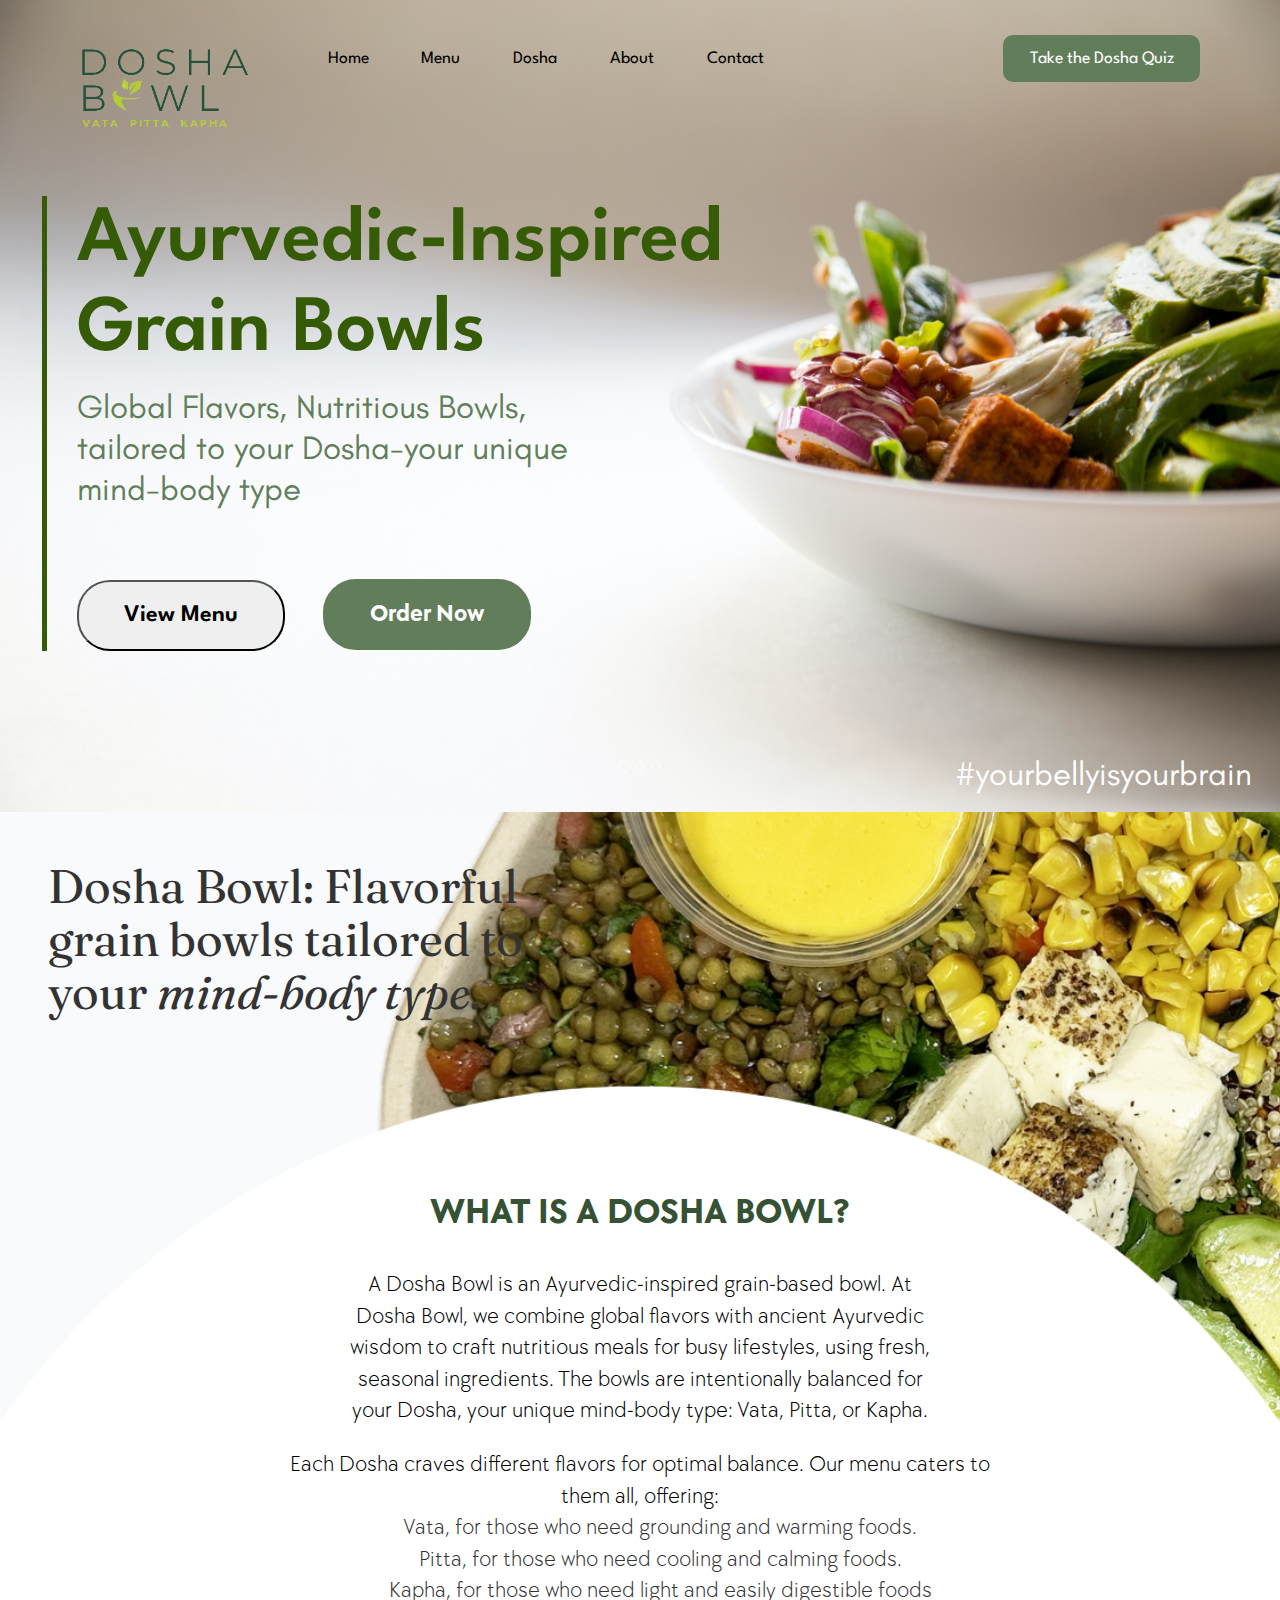
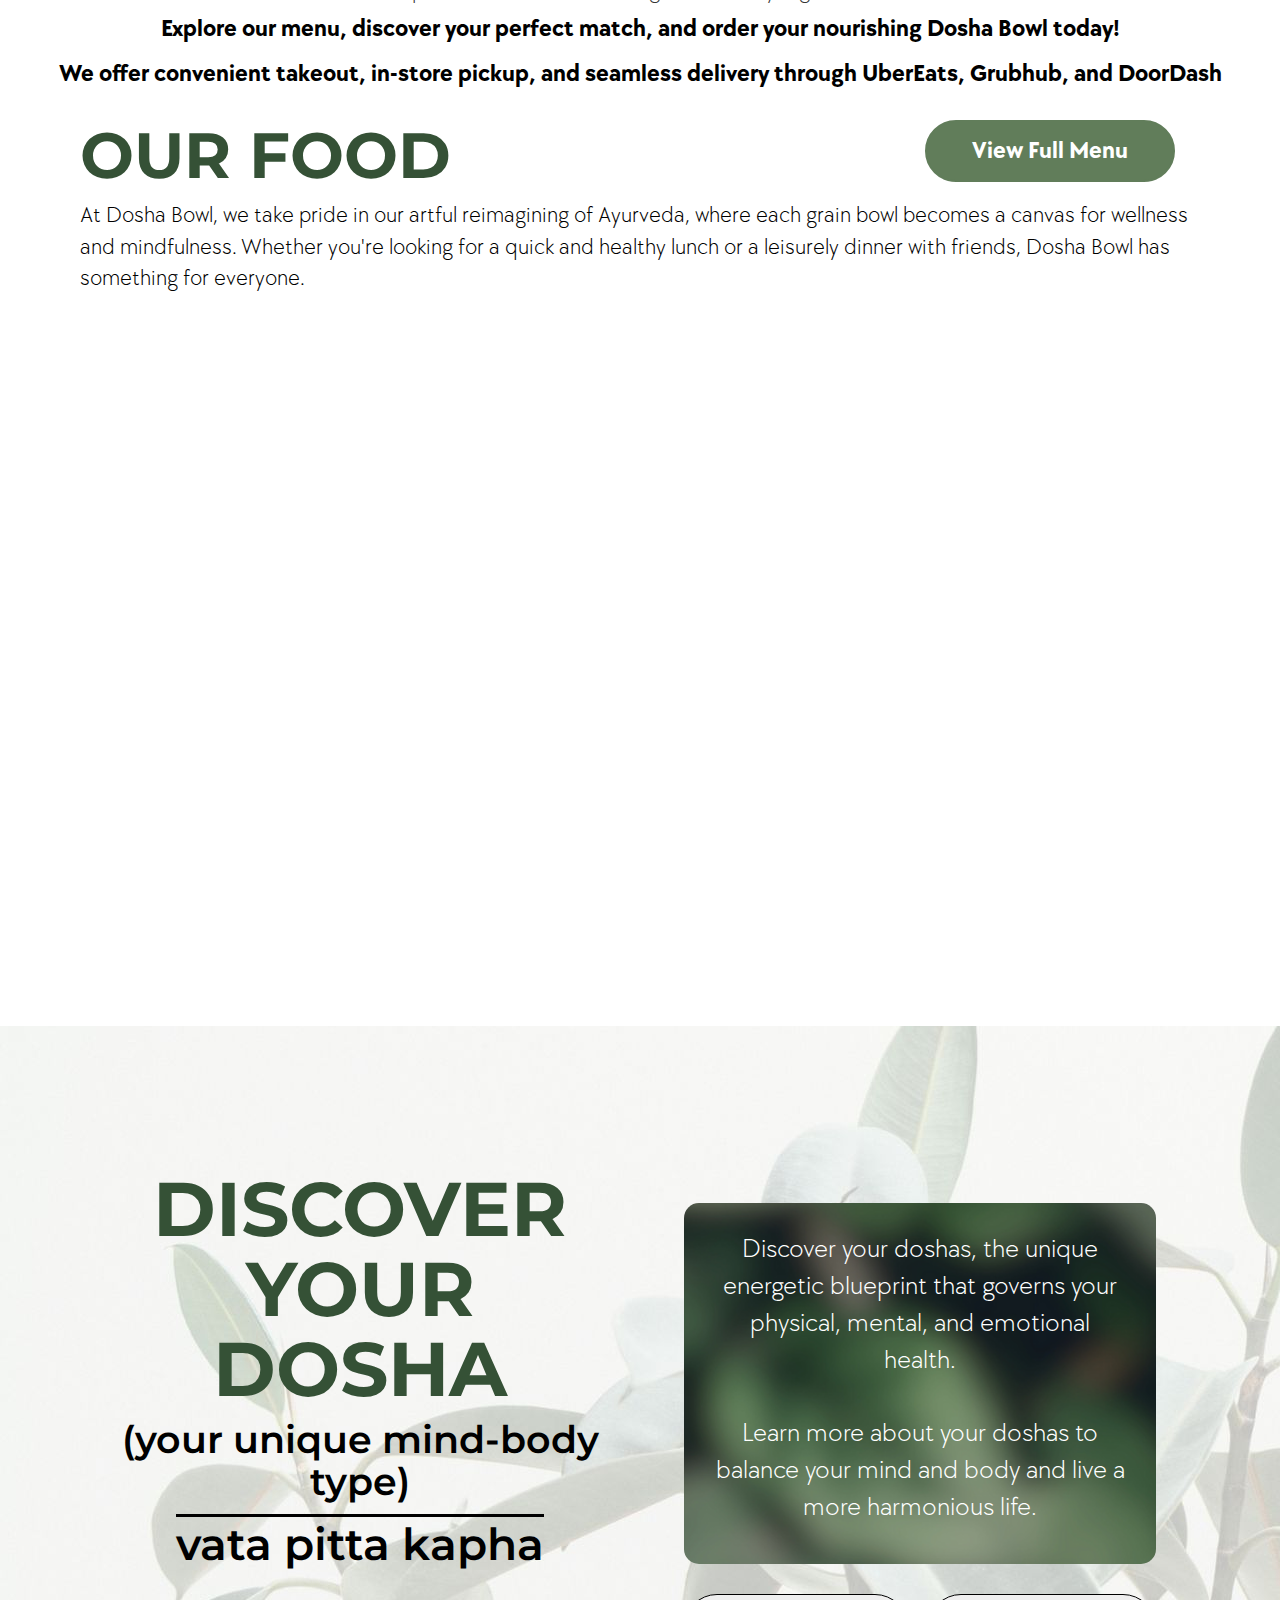
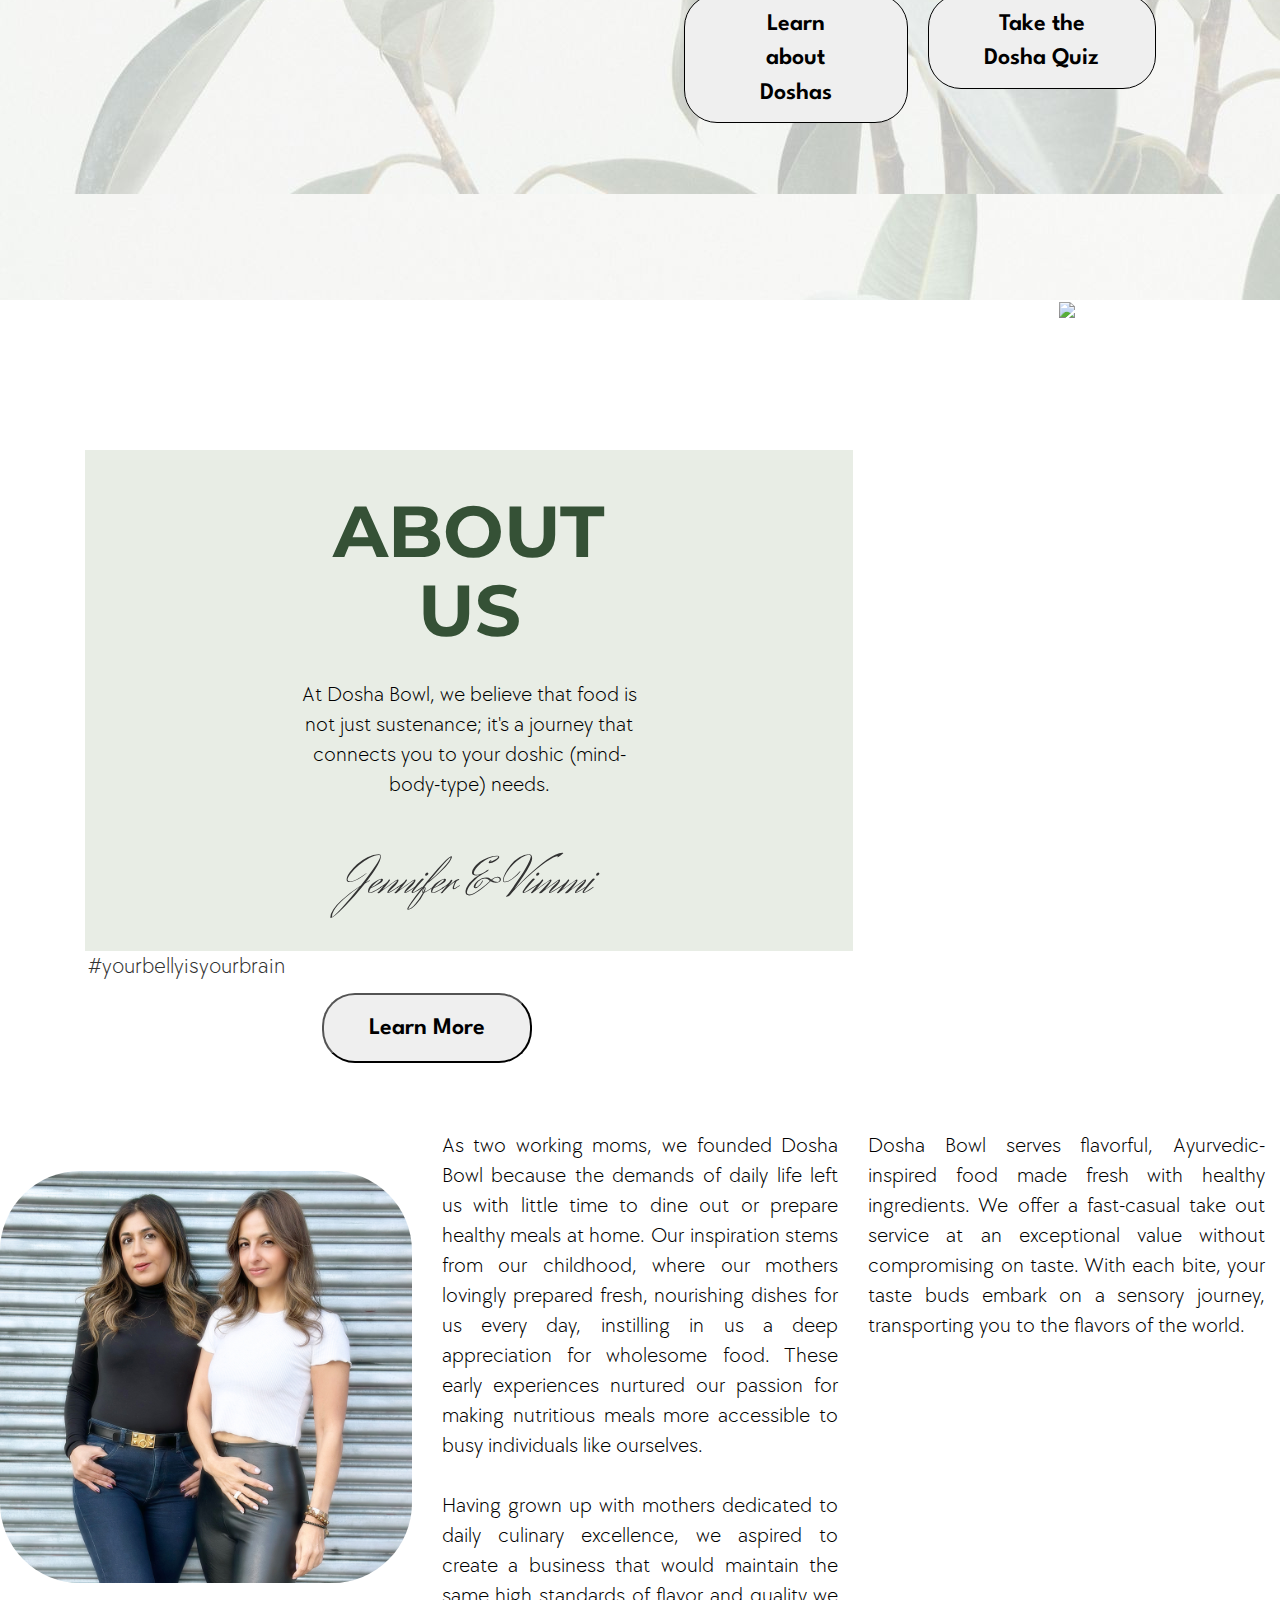
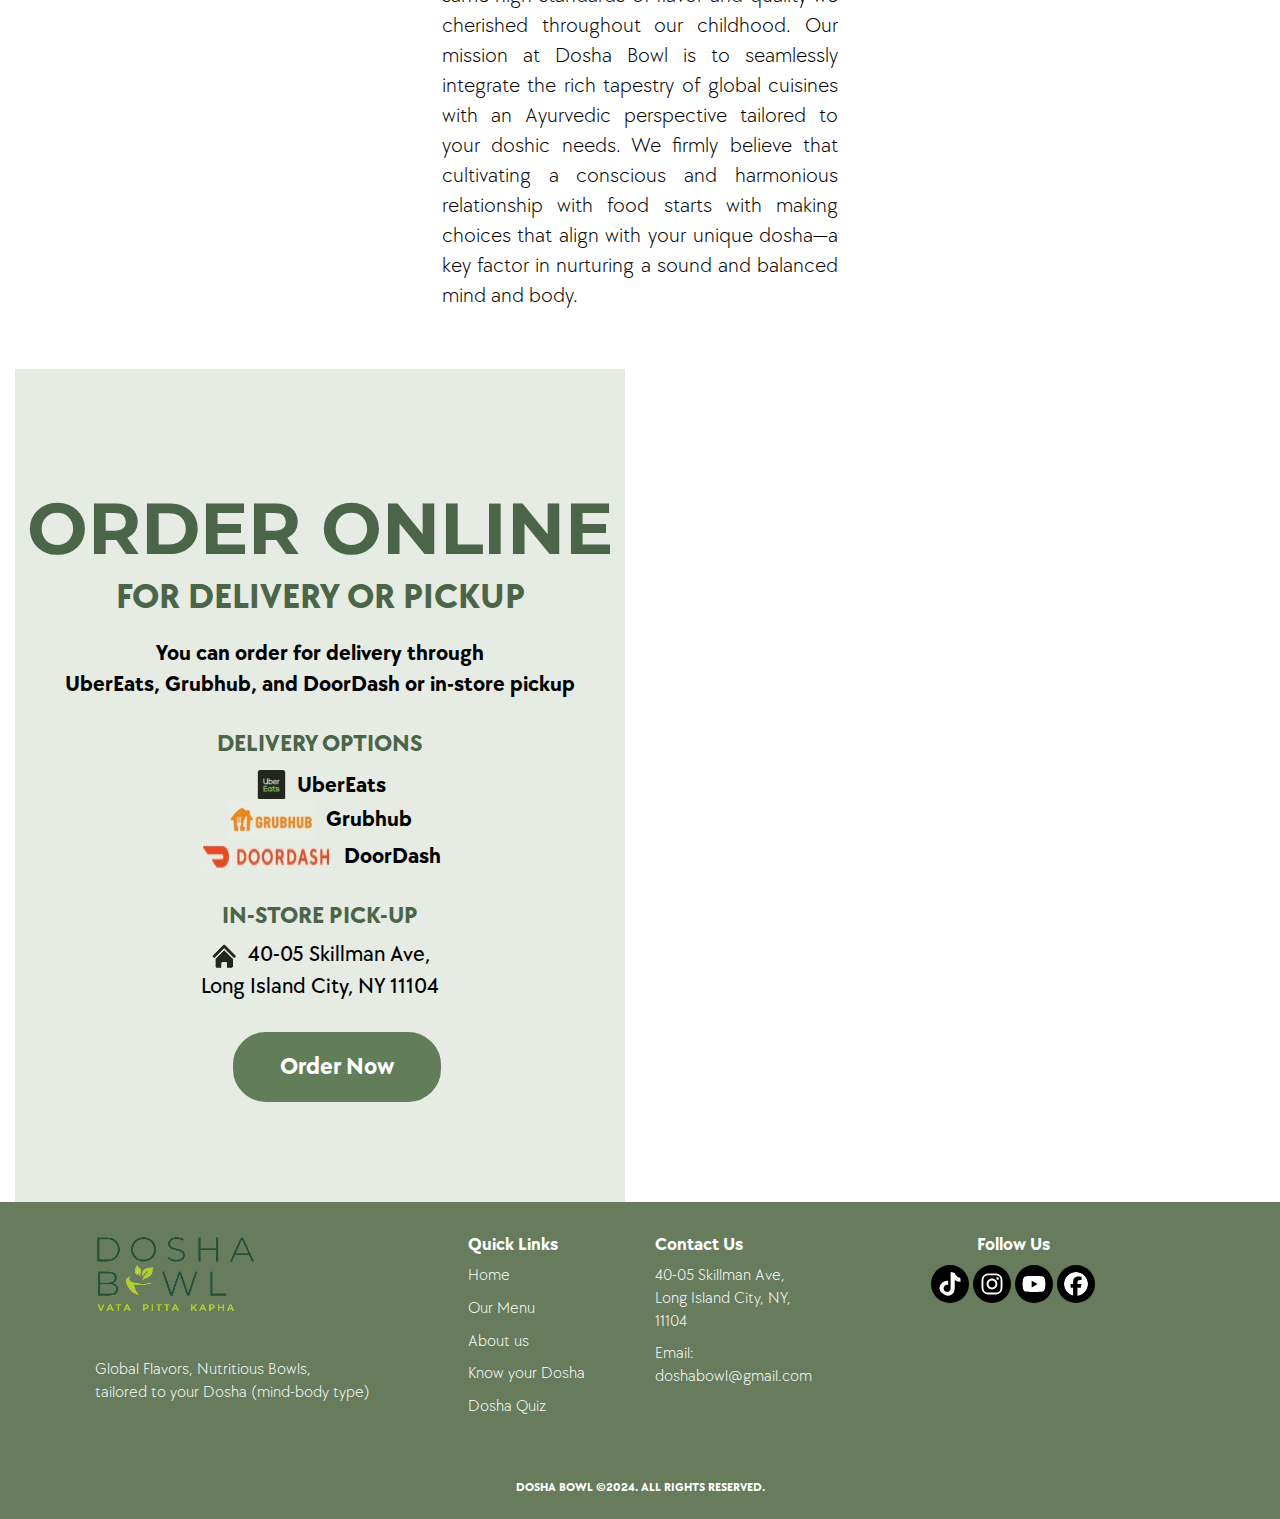
==== index.html @ c2ddcd34 "done" ====
<!DOCTYPE HTML>
<html>
	<head>
		<title>Dosha Bowl: NYC's Healthy Vegetarian Grain Bowls</title>
		<meta name="description" content="Discover healthy, balanced meals with Dosha Bowl's Ayurveda-inspired vegetarian grain bowls, available for delivery or pickup in New York.">
		<meta charset="utf-8">

		<link href="css/bootstrap.css" rel='stylesheet' type='text/css' />
		<link rel="icon" href="images/favicon.jpeg" type="image/gif" sizes="16x16" />

		<!-- jQuery (necessary for Bootstrap's JavaScript plugins) -->
		<script src="js/jquery.min.js"></script>
		 <!-- Custom Theme files -->
		 <!---- animated-css ---->
		<link href="css/animate.css" rel="stylesheet" type="text/css" media="all">
		<script src="js/wow.min.js"></script>


		<script>
		 new WOW().init();
		</script>
		<!---- animated-css ---->
		  <!---- start-smoth-scrolling---->
		<script type="text/javascript" src="js/move-top.js"></script>
		<script type="text/javascript" src="js/easing.js"></script>
		<script type="text/javascript">
			jQuery(document).ready(function($) {
				$(".scroll").click(function(event){		
					event.preventDefault();
					$('html,body').animate({scrollTop:$(this.hash).offset().top},1000);
				});
			});
		</script>
		 <!---- start-smoth-scrolling---->
		<link href="css/style.css" rel='stylesheet' type='text/css' />
   		 <!-- Custom Theme files -->
		<meta name="viewport" content="width=device-width, initial-scale=1">
		<script type="application/x-javascript"> addEventListener("load", function() { setTimeout(hideURLbar, 0); }, false); function hideURLbar(){ window.scrollTo(0,1); } </script>
		</script>
		<!----webfonts--->
		<link rel="preconnect" href="https://fonts.gstatic.com" crossorigin>

		<link href="https://fonts.googleapis.com/css2?family=League+Spartan:wght@100;200;300;400;500;600;700;800;900&family=Poppins:ital,wght@0,100;0,200;0,300;0,400;0,500;0,600;0,700;0,800;1,100;1,200;1,300;1,400;1,500;1,600;1,700;1,800&family=Roboto:ital,wght@0,100;0,300;0,500;0,700;1,100;1,500;1,700&display=swap" rel="stylesheet">

		<link href="https://fonts.googleapis.com/css2?family=Herr+Von+Muellerhoff&family=League+Spartan:wght@100;200;300;400;500;600;700;800;900&family=Poppins:ital,wght@0,100;0,200;0,300;0,400;0,500;0,600;0,700;0,800;1,100;1,200;1,300;1,400;1,500;1,600;1,700;1,800&family=Roboto:ital,wght@0,100;0,300;0,500;0,700;1,100;1,500;1,700&display=swap" rel="stylesheet">
		<link rel="preconnect" href="https://fonts.googleapis.com">
		<link rel="preconnect" href="https://fonts.googleapis.com">
		<link rel="preconnect" href="https://fonts.gstatic.com" crossorigin>
		<link href="https://fonts.googleapis.com/css2?family=Fraunces:ital,opsz,wght@0,9..144,100;0,9..144,200;0,9..144,300;0,9..144,400;0,9..144,500;0,9..144,600;1,9..144,100;1,9..144,200;1,9..144,300;1,9..144,400;1,9..144,500;1,9..144,600&family=Herr+Von+Muellerhoff&family=League+Spartan:wght@100;200;300;400;500;600;700;800;900&family=Poppins:ital,wght@0,100;0,200;0,300;0,400;0,500;0,600;0,700;0,800;1,100;1,200;1,300;1,400;1,500;1,600;1,700;1,800&family=Roboto:ital,wght@0,100;0,300;0,500;0,700;1,100;1,500;1,700&display=swap" rel="stylesheet">
		<link rel="preconnect" href="https://fonts.googleapis.com">
		<link rel="preconnect" href="https://fonts.gstatic.com" crossorigin>
		<link href="https://fonts.googleapis.com/css2?family=Montserrat:ital,wght@0,100;0,200;0,300;0,400;0,500;0,600;0,700;1,200;1,300;1,400;1,500;1,600&display=swap" rel="stylesheet">
		<script src="https://maxcdn.bootstrapcdn.com/bootstrap/3.4.1/js/bootstrap.min.js"></script>
		<!---//webfonts--->
		<!----start-top-nav-script---->
		<script>
			$(function() {
				var pull 		= $('#pull');
					menu 		= $('nav ul');
					menuHeight	= menu.height();
				$(pull).on('click', function(e) {
					e.preventDefault();
					menu.slideToggle();
				});
				$(window).resize(function(){
	        		var w = $(window).width();
	        		if(w > 320 && menu.is(':hidden')) {
	        			menu.removeAttr('style');
	        		}
	    		});
			});
		</script>
		<!----//End-top-nav-script---->
	</head>
	<body>
		<div class="bg">
		<!----- start-header---->
			<div id="home" class="header wow bounceInDown" data-wow-delay="0.4s">
					<div class="top-header">
						<div class="container-container">
						<div class="logo">
							<a href="#"><img src="images/logo.png" title="dreams" /></a>
						</div>
						<!----start-top-nav---->
						 <nav class="top-nav">
							<ul class="top-nav">
								<li><a href="#" class="scroll">Home</a></li>
								<li><a href="#food-menu" class="scroll">Menu</a></li>
								<li><a href="./pdf/Ayurveda-and-details.pdf" target="_blank">Dosha</a></li>

								<li><a href="#about-us" class="scroll">About</a></li>

								<li><a href="#contact" class="scroll">Contact</a></li>
								<li>
									<a target="_blank" href="./pdf/dosha-quiz.pdf" class="quiz-btn">Take the Dosha Quiz</a>

								</li>
							</ul>
							<a href="#" id="pull"><img src="images/menu-icon.png" title="menu" /></a>
						</nav>
						
						<div class="clearfix"> </div>
					</div>
				</div>
			</div>
			<!----- //End-header---->
			<!---- banner ---->
			<div class="banner wow fadeIn" data-wow-delay="0.5s">
				<div id="myCarousel" class="carousel slide" data-ride="carousel" >
					<!-- Indicators -->
					<ol class="carousel-indicators">
					  <li data-target="#myCarousel" data-slide-to="0" class="active"></li>
					  <li data-target="#myCarousel" data-slide-to="1"></li>
					  <li data-target="#myCarousel" data-slide-to="2"></li>
					</ol>
				
					<!-- Wrapper for slides -->
					<div class="carousel-inner">
					  <div class="item active">
						<div class="banner-info text-left">
							<h1>Ayurvedic-Inspired<br /> Grain Bowls</h1>
					<div class="section-1-desc desktop">
							<p>Global Flavors, Nutritious Bowls,
							<br/>tailored to your Dosha-your unique<br/>
								mind-body type
							</p>
						</div>
						<div class="section-1-desc mobile">
							<p>Global Flavors, 
								<br/>Nutritious Bowls,
							<br/>tailored to your Dosha-
							<br/>your unique
								mind-body type
							</p>
						</div>
							<div class="section-1-button">
								<a href="./pdf/menu-dosha-bowl.pdf" target="_blank"><button class="section-1-btn">View Menu</button></a>
								<button class="section-1-btn order-now" data-toggle="modal" data-target="#myModal">Order Now</button>

							</div>
							<p class="hash">#yourbellyisyourbrain</p>
						</div>
					  </div>
					  <div class="item">
						<div class="banner-info text-left">
							<h1>Dosha Bowls:<br /> Grab & Go!</h1>
					<div class="section-1-desc desktop">
							<p>Order now for takeout, in-store pickup,<br/>
							or delivery via Uber Eats, Grubhub, and <br/>
							Doordash
							</p>
						</div>
						<div class="section-1-desc mobile">
							<p>Order now for takeout,<br/>
								 in-store pickup,<br/>
							or delivery via Uber Eats,<br/> Grubhub, and 
							Doordash
							</p>
						</div>
						
							<div class="section-1-button">
								<a href="./pdf/menu-dosha-bowl.pdf" target="_blank"><button class="section-1-btn">View Menu</button></a>
								<button class="section-1-btn order-now" data-toggle="modal" data-target="#myModal">Order Now</button>

							</div>
							<p class="hash">#yourbellyisyourbrain</p>
						</div>
					  </div>
					  <div class="item">
						<div class="banner-info text-left">
							<h1>Bowl Your Way:<br /> Mix, Match, Munch!</h1>
					<div class="section-1-desc desktop">
							<p>Endless Combinations, <br/>
							One Delicious, Balanced Meal
							</p>
						</div>
						<div class="section-1-desc mobile">
							<p>Endless Combinations, <br/>
							One Delicious,<br/> Balanced Meal
							</p>
						</div>
							<div class="section-1-button">
								<a href="./pdf/menu-dosha-bowl.pdf" target="_blank"><button class="section-1-btn">View Menu</button></a>
								<button class="section-1-btn order-now" data-toggle="modal" data-target="#myModal">Order Now</button>

							</div>
							<p class="hash">#yourbellyisyourbrain</p>
						</div>
					  </div>
				
					
					
					
					</div>
				
					<!-- Left and right controls -->
					<!-- <a class="left carousel-control" href="#myCarousel" data-slide="prev">
					  <span class="glyphicon glyphicon-chevron-left"></span>
					  <span class="sr-only">Previous</span>
					</a>
					<a class="right carousel-control" href="#myCarousel" data-slide="next">
					  <span class="glyphicon glyphicon-chevron-right"></span>
					  <span class="sr-only">Next</span>
					</a> -->
				  </div>
			</div>
		</div>
			<!---- banner ---->
			<!-- about section start -->
			<div id="about" class="about">
				<div class="container-fluid">
					
					<!--- services-grids --->
					<div class="text-left">
						<p class="title">Dosha Bowl: Flavorful
							grain bowls tailored to
							your <i> mind-body type.</i></p>
					</div>
						<div class="desc text-center">
							<h1>WHAT IS A DOSHA BOWL<span>?</span></h1>
							<p>A Dosha Bowl is an Ayurvedic-inspired grain-based bowl. 
							At Dosha Bowl, we combine global flavors with ancient Ayurvedic wisdom to craft nutritious meals for busy lifestyles, using fresh, seasonal ingredients.
							The bowls are intentionally balanced for your Dosha, your unique mind-body type: Vata, Pitta, or Kapha.</p>
							<br/>
							<!-- <p class="nd">Each Dosha craves different flavors for optimal balance.</p>
							<p> Our menu caters to them all, offering:
								</p>
							<p class="nd">Vata, for those who need grounding and warming foods </p>
							<p class="nd">	Pitta, for those who need cooling and calming foods</p>
								<p class="nd"> Kapha, for those who need light and easily digestible foods</p> -->

								<p class="nd">Each Dosha craves different flavors for optimal balance. Our menu caters to them all, offering:
							 <ul class="whatD">

								<li>Vata, for those who need grounding and warming foods.</li>
								<li>Pitta, for those who need cooling and calming foods. </li>
								<li>Kapha, for those who need light and easily digestible foods</li>
							</ul>


							<h3>Explore our menu, discover your perfect match, and order your nourishing Dosha Bowl today!</h3>	
							<h3>We offer convenient takeout, in-store pickup, and seamless delivery through UberEats, Grubhub, and DoorDash</h3>	
						</div>
					
					<!--- services-grids --->
				</div>
			</div>
			<!-- our food section start -->
				<div id="food-menu" class="our-food top-header">
						<div class="service-head text-left">
							<h1>OUR FOOD 	<a href="./pdf/menu-dosha-bowl.pdf" target="_blank"> <button class="btn-menu order-now section-1-btn">View Full Menu</button> </a></h1>
							<p class="description">At Dosha Bowl, we take pride in our artful reimagining of Ayurveda, where each grain bowl becomes a canvas for wellness and mindfulness. Whether you're looking for a quick and healthy lunch or a leisurely dinner with friends, Dosha Bowl has something for everyone.</p>
						</div>
						<!--- services-grids --->
						<div class="services-grids text-center food">
								<div class="col-md-3 wow bounceIn" data-wow-delay="0.4s">
									<img src="./images/food/Vata Bowl.jpg" />
									<h3 class="text-left"><a href="#">VATA BOWL</a></h3>
									<p class="text-left">Herb moong sprouts/Basmati rice, kale, grilled
										paneer cheese, roasted chickpeas, grilled yams,
										grilled broccoli, pickled cucumbers,
										boondi (crunchy protein), cilantro vinaigrette</p>
									<p><a data-toggle="modal" data-target="#myModal">Order now 	&rarr;</a></p>
								</div>
								<div class="col-md-3 wow bounceIn" data-wow-delay="0.4s">
									<img src="./images/food/Pitta Bowl.jpg" />

									<h3 class="text-left"><a href="#">PITTA BOWL</a></h3>
									<p class="text-left">Herb quinoa, herb lentil, kale, seasoned tofu,
										fire-roasted red bell pepper, grilled corn, pickled
										cucumbers, avocado, sev (crunchy noodles),
										miso carrot dressing
										</p>
									<p><a data-toggle="modal" data-target="#myModal">Order now 	&rarr;</a></p>								</div>
								<div class="col-md-3 wow bounceIn" data-wow-delay="0.4s">
									<img src="./images/food/Kapha Bowl.jpg" />

									<h3 class="text-left"><a href="#">KAPHA BOWL </a></h3>
									<p class="text-left">Plant-based patties, romaine lettuce, herb
										quinoa, fire-roasted red bell pepper, grilled yams,
										grilled cauliflower, grilled broccoli, roasted
										pumpkin seeds, chipotle tahini dressing</p>
									<p><a data-toggle="modal" data-target="#myModal">Order now 	&rarr;</a></p>									</div>
							
								<div class="col-md-3  wow bounceIn relative" data-wow-delay="0.4s">
									<img src="./images/food/create your own bowl.jpg" />

									<h3 class="text-left"><a href="#">CREATE YOUR OWN BOWL									</a></h3>
									<p class="text-left ">Build your perfect bowl with our Build Your Own Bowl option.
										Choose your size and ingredients from a variety of fresh and
										delicious options, and enjoy a delicious, balanced meal
										</p>
									<p><a data-toggle="modal" data-target="#myModal">Order now 	&rarr;</a></p>
									<div class="bowl-card">
										<p>Create Your<br/>
											Own Bowl</p>
									</div>							
								</div>
							
							
							<div class="clearfix"> </div>
						</div>
						<div class="text-center">
							<a href="./pdf/menu-dosha-bowl.pdf" target="_blank"><button class="cus-btn-menu btn-menu order-now section-1-btn">View Full Menu</button></a>
						</div>
						<!--- services-grids --->
				</div>
			<!-- our food section end -->
<!-- our food section start -->
<div class="discover-section">
	<!--- discover --->
	<div class="top-header">
<div class="row">
<div class="col-md-6">
	<div class="discover text">
	<h2>DISCOVER </h2>
	<h2>YOUR</h2>
	 <h2>DOSHA</h2>
	<h3>(your unique mind-body type)</h3>
	<p><span>vata pitta kapha</span></p>
</div>
</div>
<div class="col-md-6 discoverWraps">
	<div class="discover-box">
		<p>Discover your doshas, the unique energetic blueprint that governs your physical, mental, and emotional health. </p>
		<p class="m-t-35">Learn more about your doshas to balance your mind and body and live a more harmonious life.</p>
	</div>
	<div class="discover-button flex">
		<div>
			<a href="./pdf/Ayurveda-and-details.pdf" target="_blank"><button class="section-1-btn">Learn about Doshas</button>
		</div>
		<div class="m-l-20">
			<a href="./pdf/dosha-quiz.pdf" target="_blank"><button class="section-1-btn">Take the Dosha Quiz</button></a>
		</div>
	</div>
</div>
</div>
</div>
</div>
<div id="about-us" class="aboutUsSection">

	<!--- services-grids --->
	<div class="services-grids text-center about-us">
		<div class="col-md-8 p-0">
			<div class="cardWrap">
			<div class="card">
				<h1 class="title">ABOUT US</h1>
				<p class="desc">At Dosha Bowl, we believe that food is not just
					sustenance; it's a journey that connects you to
					your doshic (mind-body-type) needs.</p>
				<p class="sign">Jennifer & Vimmi</p>
			</div>
			<p class="hashText">#yourbellyisyourbrain			</p>
			<div class="text-center learn-more">
			<a href="#more" class="scroll"><button class="section-1-btn">Learn More</button></a>	
			</div>
			</div>
		</div>
		<div class="col-md-4 p-0 about-image">
			<img src="./images/about-us-top.png" width="100%"/>
		</div>
		
		<div class="clearfix"> </div>
	</div>
	<!--- services-grids --->

<!-- our food section end -->	


<div id="more">

	<!--- services-grids --->
	<div class="services-grids text-center about-us us">
		<div class="col-md-4 about-img">
			<img src="./images/about-us.jpg" width="100%"/>

		</div>
		<div class="col-md-4">
			<p class="desc">As two working moms, we founded Dosha Bowl
				because the demands of daily life left us with little time
				to dine out or prepare healthy meals at home. Our
				inspiration stems from our childhood, where our
				mothers lovingly prepared fresh, nourishing dishes for
				us every day, instilling in us a deep appreciation for
				wholesome food. These early experiences nurtured our
				passion for making nutritious meals more accessible to
				busy individuals like ourselves.</p>
				<p class="desc">
				Having grown up with mothers dedicated to daily
				culinary excellence, we aspired to create a business
				that would maintain the same high standards of flavor
				and quality we cherished throughout our childhood.
				Our mission at Dosha Bowl is to seamlessly integrate
				the rich tapestry of global cuisines with an Ayurvedic
				perspective tailored to your doshic needs. We firmly
				believe that cultivating a conscious and harmonious
				relationship with food starts with making choices that
				align with your unique dosha—a key factor in nurturing
				a sound and balanced mind and body.</p>
		</div>
		<div class="col-md-4">
			<p class="desc">Dosha Bowl serves flavorful, Ayurvedic-inspired food made fresh with healthy
				ingredients. We offer a fast-casual
				take out service at an exceptional value
				without compromising on taste.
				With each bite, your taste buds embark
				on a sensory journey, transporting you to
				the flavors of the world.</p>
		</div>
		
		<div class="clearfix"> </div>
	</div>
	<!--- services-grids --->
</div>



<div class="order-section" id="contact">
	<div class="row">
		<div class="col-md-6">
			<div class="bg-color orderWrap">
			<div class="order">
			<h2>ORDER ONLINE</h2>
			<h3>FOR DELIVERY OR PICKUP</h3>
			<p>You  can order for delivery through </p>
			<p> UberEats, Grubhub, and DoorDash or in-store pickup</p>
		</div>
		<div class="delivery-option">
			<h2>DELIVERY OPTIONS</h2>
			<div class="flex">
				<a class="flex m-auto" href="https://www.ubereats.com/store/dosha-bowl-40-05-skillman-ave/DIu-n63tWHybHECW0KGxgA?diningMode=DELIVERY&pl=[base64]" target="_blank">

				<div>
				<img src="./images/uber.jpg" />
				<p> UberEats</p>
		
			</div>
		</a>
			</div>
			<div class="flex other">
				<a class="flex m-auto" href="https://www.grubhub.com/restaurant/dosha-bowl-40-05-skillman-ave-sunnyside/7419944?proof=true" target="_blank">
				<div>
				<img src="./images/grub.jpg" />
				<p> Grubhub</p>
			</div>
		</a>
			</div>
			<div class="flex other">
				<a class="flex m-auto" href="https://sunnyside-eats.com/s/dosha-bowl/40-05-skillman-ave-sunnyside/83023374-00a0-4c3d-a4a9-ab88c42592f0" target="_blank">

				<div>
				<img src="./images/door.jpg" />
				<p> DoorDash</p>
			</div>
				</a>
			</div>
			
		
		</div>
		<div class="delivery-option">
			<h2>IN-STORE PICK-UP</H2>
			<p><img src="./images/home.jpg" width="32px"/> 40-05 Skillman Ave,<BR />
				Long Island City, NY 11104</p>
			</div>
			<button class="section-1-btn order-now" data-toggle="modal" data-target="#myModal">Order Now</button>
		</div>
		</div>
		<div class="col-md-6">
			<iframe src="https://www.google.com/maps/embed?pb=!1m18!1m12!1m3!1d2421.4086209134043!2d-73.92484715304346!3d40.74750870213531!2m3!1f0!2f0!3f0!3m2!1i1024!2i768!4f13.1!3m3!1m2!1s0x89c25f27ec24165f%3A0x578d9484823a453a!2s40-05%20Skillman%20Ave%2C%20Queens%2C%20NY%2011104%2C%20USA!5e0!3m2!1sen!2sin!4v1702056404523!5m2!1sen!2sin" width="100%" height="100%"  style="border:0;" allowfullscreen="" loading="lazy" referrerpolicy="no-referrer-when-downgrade"></iframe>
		</div>
		</div>
	</div>

    <div class="footer">
        <div class="top-header">
        <div class="row">
            <div class="col-md-4">
                <div class="dosha-bowl">
                <h2><img src="./images/logo.png"  class="footer-logo"/></h2>
                <p>Global Flavors, Nutritious Bowls,<br/>
                    tailored to your Dosha (mind-body type)</p>
                </div>
            </div>
            <div class="col-md-2">
                <div class="quick-link">
                <h2>Quick Links</h2>
                <p><a href="#" class="scroll">Home</a></p>
                <p><a href="#" class="scroll">Our Menu</a></p>
                <p><a href="#about-us" class="scroll">About us</a></p>
                <p><a href="./pdf/Ayurveda-and-details.pdf" target="_blank">Know your Dosha</a></p>
                <p><a href="./pdf/dosha-quiz.pdf" target="_blank">Dosha Quiz</a></p>
            </div>
            </div>
            <div class="col-md-2">
                <div class="quick-link">
                <h2>Contact Us</h2>
                <p>40-05 Skillman Ave, <br/>
                    Long Island City, NY, 11104 </p>
                    <p>Email: doshabowl@gmail.com</p>
                </div>
            </div>
            <div class="col-md-4">
                <div class="quick-link social">
                    <h2>Follow Us</h2>
					<div>
<a href="https://www.tiktok.com/@doshabowl" target="_blank"><svg xmlns="http://www.w3.org/2000/svg" height="16" width="14" viewBox="0 0 448 512"><!--!Font Awesome Free 6.5.1 by @fontawesome - https://fontawesome.com License - https://fontawesome.com/license/free Copyright 2023 Fonticons, Inc.--><path fill="#ffffff" d="M448 209.9a210.1 210.1 0 0 1 -122.8-39.3V349.4A162.6 162.6 0 1 1 185 188.3V278.2a74.6 74.6 0 1 0 52.2 71.2V0l88 0a121.2 121.2 0 0 0 1.9 22.2h0A122.2 122.2 0 0 0 381 102.4a121.4 121.4 0 0 0 67 20.1z"/></svg></a>
<a href="https://www.instagram.com/eatdoshabowl/" target="_blank"><svg xmlns="http://www.w3.org/2000/svg" height="16" width="14" viewBox="0 0 448 512"><!--!Font Awesome Free 6.5.1 by @fontawesome - https://fontawesome.com License - https://fontawesome.com/license/free Copyright 2023 Fonticons, Inc.--><path fill="#ffffff" d="M224.1 141c-63.6 0-114.9 51.3-114.9 114.9s51.3 114.9 114.9 114.9S339 319.5 339 255.9 287.7 141 224.1 141zm0 189.6c-41.1 0-74.7-33.5-74.7-74.7s33.5-74.7 74.7-74.7 74.7 33.5 74.7 74.7-33.6 74.7-74.7 74.7zm146.4-194.3c0 14.9-12 26.8-26.8 26.8-14.9 0-26.8-12-26.8-26.8s12-26.8 26.8-26.8 26.8 12 26.8 26.8zm76.1 27.2c-1.7-35.9-9.9-67.7-36.2-93.9-26.2-26.2-58-34.4-93.9-36.2-37-2.1-147.9-2.1-184.9 0-35.8 1.7-67.6 9.9-93.9 36.1s-34.4 58-36.2 93.9c-2.1 37-2.1 147.9 0 184.9 1.7 35.9 9.9 67.7 36.2 93.9s58 34.4 93.9 36.2c37 2.1 147.9 2.1 184.9 0 35.9-1.7 67.7-9.9 93.9-36.2 26.2-26.2 34.4-58 36.2-93.9 2.1-37 2.1-147.8 0-184.8zM398.8 388c-7.8 19.6-22.9 34.7-42.6 42.6-29.5 11.7-99.5 9-132.1 9s-102.7 2.6-132.1-9c-19.6-7.8-34.7-22.9-42.6-42.6-11.7-29.5-9-99.5-9-132.1s-2.6-102.7 9-132.1c7.8-19.6 22.9-34.7 42.6-42.6 29.5-11.7 99.5-9 132.1-9s102.7-2.6 132.1 9c19.6 7.8 34.7 22.9 42.6 42.6 11.7 29.5 9 99.5 9 132.1s2.7 102.7-9 132.1z"/></svg></a>
<a href="https://www.youtube.com/@doshabowl" target="_blank"><svg xmlns="http://www.w3.org/2000/svg" height="16" width="18" viewBox="0 0 576 512"><!--!Font Awesome Free 6.5.1 by @fontawesome - https://fontawesome.com License - https://fontawesome.com/license/free Copyright 2023 Fonticons, Inc.--><path fill="#ffffff" d="M549.7 124.1c-6.3-23.7-24.8-42.3-48.3-48.6C458.8 64 288 64 288 64S117.2 64 74.6 75.5c-23.5 6.3-42 24.9-48.3 48.6-11.4 42.9-11.4 132.3-11.4 132.3s0 89.4 11.4 132.3c6.3 23.7 24.8 41.5 48.3 47.8C117.2 448 288 448 288 448s170.8 0 213.4-11.5c23.5-6.3 42-24.2 48.3-47.8 11.4-42.9 11.4-132.3 11.4-132.3s0-89.4-11.4-132.3zm-317.5 213.5V175.2l142.7 81.2-142.7 81.2z"/></svg></a>
<a href="https://www.facebook.com/doshabowl" target="_blank"><svg xmlns="http://www.w3.org/2000/svg" height="16" width="16" viewBox="0 0 512 512"><!--!Font Awesome Free 6.5.1 by @fontawesome - https://fontawesome.com License - https://fontawesome.com/license/free Copyright 2023 Fonticons, Inc.--><path fill="#ffffff" d="M512 256C512 114.6 397.4 0 256 0S0 114.6 0 256C0 376 82.7 476.8 194.2 504.5V334.2H141.4V256h52.8V222.3c0-87.1 39.4-127.5 125-127.5c16.2 0 44.2 3.2 55.7 6.4V172c-6-.6-16.5-1-29.6-1c-42 0-58.2 15.9-58.2 57.2V256h83.6l-14.4 78.2H287V510.1C413.8 494.8 512 386.9 512 256h0z"/></svg></a>			
			<!--	<a href="#"><img src="./images/social/insta.png" /></a>
					 <a href="#"><img src="./images/social/tiktok.png	" /></a>
						<a href="#"><img src="./images/social/youtube.png"/></a>
						<a href="#"><img src="./images/social/facebook.png" /></a> -->
					</div>
                </div>
            </div>
        </div>
        <p class="reserved">Dosha Bowl ©2024.  All Rights Reserved. </p>
    </div>
    </div>



 <!-- Trigger the modal with a button -->

 <!-- Modal -->
 <div class="modal fade" id="myModal" role="dialog">
   <div class="modal-dialog">
   
	 <!-- Modal content-->
	 <div class="modal-content">
		<button type="button" class="close" data-dismiss="modal">&times;</button>

	   <div class="modal-body">
		<img src="./images/popup-new.jpg" class="w-100 poster"/>
		<!-- <img src="./images/pop-mobile.jpg" class="w-100 mobile "/> -->
		<div class="orderWrap modalData">
			<div class="order">
				<p>Dosha Bowl: Delivered or on-the-go!</p>

			<h2>DELIVERY OPTIONS</h2>
			<!-- <div class="delivery-option">
				<p>Place your order for Dosha Bowl now on:</p>
				</div> -->
		</div>
		<div class="delivery-option">
			<div class="flex">

				<div>
					<table>
						<tr>
							<td class="text-right">				<a class=" m-auto" href="https://www.ubereats.com/store/dosha-bowl-40-05-skillman-ave/DIu-n63tWHybHECW0KGxgA?diningMode=DELIVERY&pl=[base64]" target="_blank">
								<img class="uber" src="./images/uber.jpg" /></a></td>
							<td class="text-left"><p> UberEats</p></td>
						</tr>
					
						<tr>
							<td class="text-right">				<a class=" m-auto" href="https://www.grubhub.com/restaurant/dosha-bowl-40-05-skillman-ave-sunnyside/7419944?proof=true" target="_blank">
								<img class="grub" src="./images/grub.jpg" /></a></td>
							<td class="text-left"><p> Grubhub</p></td>
						</tr>
					
						<tr>
							<td class="text-right">				<a class=" m-auto" href="https://sunnyside-eats.com/s/dosha-bowl/40-05-skillman-ave-sunnyside/83023374-00a0-4c3d-a4a9-ab88c42592f0" target="_blank">
								<img class="door" src="./images/door.jpg" /></a></td>
							<td class="text-left"><p> DoorDash</p></td>
						</tr>
					</table>
				
				
			</div>
			</div>
			
		
		</div>
		<div class="order">
			<p class="img-desc">Simply search for Dosha Bowl in their apps and place your order!</p>
			</div>
				<div class="order">
	
				<h2 class="pickup">PICK-UP</h2>
				<p class="address">40-05 Skillman Ave, <br/>
                    Long Island City, NY, 11104 </p>
				
			</div>

		
	   </div>
	  
	 </div>
	 
   </div>
 </div>






		
	</body>
</html>
---- css/style.css ----
@font-face { font-family: GlacialIndifference; src: url('../font/GlacialIndifference-Regular.otf'); } 
 @font-face { font-family: GlacialIndifference; font-weight: bold; src: url('../font/GlacialIndifference-Bold.otf');}

 @font-face { font-family: TT; src: url('../font/tt/TT\ Chocolates\ Regular.otf'); } 
 @font-face { font-family: TT; font-weight: bold; src: url('../font/tt/TT\ Chocolates\ Bold.otf');}
 @font-face { font-family: TT; font-weight: 500; src: url('../font/tt/TT\ Chocolates\ Medium.otf');}
 @font-face { font-family: TT; font-weight: thin; src: url('../font/tt/TT\ Chocolates\ Light.otf');}

html, body{
    font-size: 100%;
  	 background: #FFf;
  	 -webkit-font-smoothing: antialiased;
	   font-family: 'League Spartan', sans-serif;
}
body a{
	transition:0.5s all;
	-webkit-transition:0.5s all;
	-moz-transition:0.5s all;
	-o-transition:0.5s all;
	-ms-transition:0.5s all;
}
/*----start-container----*/
.container{
	width:70%;
}
/*-----start-header----*/
.bg{
	background:url(../images/section1-bg.jpg) no-repeat 0px 0px;
	background-size:cover;
	background-position: center;
}
.hash{
	position: absolute;
    bottom: -153px;
    right: 28px;
	font-weight: 400;
    font-style: normal;
    color: rgb(255, 255, 255) !important;
}
.header{
}
.m-auto{
	margin: auto;
}
a.m-auto:hover{
	text-decoration: none;
}


.logo{
	float: left;
	margin-top:34px;
}
.logo a{
	color: #303030;
	font-weight: 200;
	text-transform: uppercase;
	font-size: 2.5em;
}
.quiz-btn{
    background: #617d5a;
    color: #fff !important;
    padding: 13px 34px;
    font-size: 18px;
    font-weight: 600;
    border: none;
    border-radius: 10px;	
	margin-left: 213px;
}
.logo a:hover{
	text-decoration:none;
}
.logo320{
	display:none;
}
/*----navbar-nav----*/
.top-header{
	padding: 0.8em 5em;
}
.logo a img{
	width: 170px;
}
.top-nav{
	text-align: center;
}
ul.top-nav{
	float: right;
}
.top-nav ul li a{
	padding: 0.2em 1.5em;
	font-size: 1.1em;
		font-weight: 400 !important;
	text-align: center;
	/* text-transform: uppercase; */
	position: relative;

	font-weight: 700;
    font-style: normal;
    color: rgb(0, 0, 0);
    text-decoration: none;
}
.top-nav ul li.active a,
.top-nav ul li a:hover{
	color:#375b08;
}
a:hover, a:focus {
    color: #375b08;
    text-decoration: underline;
}
.logo a{
	display:block;
}
/* top-nav */
.top-nav:before,
.top-nav:after {
    content: " ";
    display: table;
}
.top-nav:after {
    clear: both;
}
nav {
	position: relative;
	/* float: right; */
}
nav ul {
	padding: 0;
	/* float: right; */
	margin: 1.4em 0;
}
nav li {
	display: inline;
	float: left;
	position:relative;
}
nav a {
	color: #fff;
	display: inline-block;
	text-align: center;
	text-decoration: none;
	line-height: 40px;
}
nav a:hover{
	text-decoration:none;
	color:#00A2C1;
}
nav a#pull {
	display: none;
}
/*Styles for screen 600px and lower*/
@media screen and (max-width: 768px) {
	
	.quiz-btn{
		color: #fff;
		padding: 13px 34px;
		font-size: 18px;
		font-weight: 600;
		border: none;
		border-radius: 10px;	
		margin-left: 0px;
	}
	nav { 
  		height: auto;
  		float:none;
  	}
  	nav ul {
  		width: 100%;
  		display: block;
  		height: auto;
  	}
  	nav li {
  		width: 100%;
  		position: relative;
  	}
  	nav li a {
		border-bottom: 1px solid #eee;
	}
  	nav a {
	  	text-align: left;
	  	width: 100%;
  	}
}
/*Styles for screen 515px and lower*/
@media only screen and (max-width : 768px) {
	nav {
		border-bottom: 0;
		float:none;
	}
	nav ul {
		display: none;
		height: auto;
		margin: 1.5em 0 0 0;
		background: #fff;
	}
	nav a#pull {
		display: block;
		position: relative;
		color: #F26D7D;
		text-align: right;
		position: absolute;
		top: 23px;
	}
	nav a#pull:after {
		content:"";
		background: url('nav-icon.png') no-repeat;
		width: 30px;
		height: 30px;
		display: inline-block;
		position: absolute;
		right: 15px;
		top: 10px;
	}
	nav a#pull img{
		margin-right: 0%;
	}
	.top-nav ul li a {
		color: #2C3E50;
		padding: 0.4em 0;
	}
}
/*Smartphone*/
@media only screen and (max-width : 320px) {
	nav {
		float:none;
	}
	nav li {
		display: block;
		float: none;
		width: 100%;
	}
	nav li a {
		border-bottom: 1px solid #EEE;
	}
}
/*---- benner ----*/
.banner-info{
	font-weight: 400;
    font-style: normal;
    color: rgb(54, 91, 7);
    text-decoration: none;
    border-left: 5px solid rgb(54, 91, 7);
    margin: 55px 0px 161px 42px;
    padding-left: 30px;
}
.banner-info h1{
    font-weight: 600;
    font-style: normal;
    color: rgb(54, 91, 7);
    text-decoration: none;
    font-size: 80px;
    line-height: 90px

}
.banner-info span{
	width:15%;
	height:1px;
	background:#35C2F8;
	display:inline-block;
}
.banner-info p{
    font-weight: 400;
    font-style: normal;
    color: rgb(97, 126, 90);
    text-decoration: none;
    font-size: 33px;
    font-family: GlacialIndifference;
    line-height: 41px;
}
.section-1-btn{
    border-radius: 33px;
    font-size: 24px;
    padding: 16px 45px;
    font-weight: 600;
	color: #000;
	transition: 1s;
}
.section-1-btn:hover{
    color: #617d5a;
}

.order-now{
	background: #617d5a;
    color: #fff;
    border: 2px solid #617d5a;
    margin-left: 34px;
	font-family: 'TT';
	transition: 1s;

}
.order-now:hover{
	background: #4a5547;
	color: #fff;
}
/*---- services ----*/
.services{
	padding:3em 0;
}
.service-head h2{
	font-weight:900;
	font-size:2.6em;
	color:#222222;
	text-transform:uppercase;
}
.service-head span{
	width:15%;
	height:1px;
	background:#35C2F8;
	display:inline-block;
}
.service-grid span{
	width:64px;
	height:64px;
	display:inline-block;
	background:url(../images/services-icons.png) no-repeat 0px 0px;
}
.service-grid h3 a{
	color: #222;
	font-weight: 600;
	font-size: 0.875em;
	text-transform: uppercase;
}
.service-grid h3 a:hover{
	color:#777777;
	text-decoration:none;
}
.service-grid p{
	font-weight:400;
	line-height:1.7em;
	color:#888888;
}
.service-grid span.service-icon1{
	background-position:0px 0px;
}
.service-grid span.service-icon2{
	background-position: -391px 2px;
}
.service-grid span.service-icon3{
	background-position: -779px 4px;
}
.services-grids{
	padding:3em 0;
}
/*---- Other Expertise ----*/
.expertise{
	background:#F7F7F7;
}
.expertice-right-grid{
	margin: 0;
	padding: 0;
	background: url(../images/expert.jpg) no-repeat 0px 0px;
	background-size: cover;
	min-height: 656px;
}
.expertise-head h3{
	font-weight: 900;
	font-size: 2.5em;
	color: #222222;
	text-transform: uppercase;
	margin: 0.3em 0 0.6em;
}
.expertise-head p{
	font-weight:400;
	font-family: 'League Spartan', sans-serif;
	line-height:1.7em;
	color:#777777;
}
.e-left-inner-grid-left{
	float:left;
	width:10%
}
.e-left-inner-grid-right{
	float:right;
	width:85%;
}
.e-left-inner-grid{
	width: 47%;
	float: left;
	margin-bottom: 1em;
}
.e-left-inner-grid-left span{
	width:40px;
	height:40px;
	display:inline-block;
	background:url(../images/exprt-icons.png) no-repeat 0px 0px;
	margin-top:0.4em;
}
.e-left-inner-grid-right h4{
	font-size:1.2em;
	color:#222222;
	text-transform:uppercase;
	font-weight:600;
}
.e-left-inner-grid-right p{
	font-weight: 400;
	font-family: 'League Spartan', sans-serif;
	line-height: 1.7em;
	color: #777777;
}
.e-left-inner-grid-left span.e-icon1{
	background-position:0px 0px;
}
.e-left-inner-grid-left span.e-icon2{
	background-position: -5px -105px;
}
.e-left-inner-grid-left span.e-icon3{
	background-position: 0px -51px;
}
.e-left-inner-grid-left span.e-icon4{
	background-position: 2px -159px;
}
a.leran-more{
	background:#FFFFFF;
	color:#222222;
	font-weight:500;
	text-transform:uppercase;
	text-decoration:none;
	font-weight:600;
	padding:0.9em 2em; 
	display:inline-block;
	font-size:1.1em;
	border-radius: 3em;
	-webkit-border-radius: 3em;
	-moz-border-radius: 3em;
	-ms-border-radius: 3em;
	-o-border-radius: 3em;
	border:1px solid #CBEEFA;
}
a.leran-more:hover{
	background:#222222;
	color:#FFFFFF;
}
.expertice-left-grid{
	padding:3em 3em 3em 5em;
}
.expertise-left-inner-grids{
	padding:2em 0;
}
/*---- portflio ----*/
.portfolio-top-left{
	padding:3em 3em 3em 5em;
	background: url(../images/portbg-1.png) no-repeat 68% 69%;
}
.portfolio-top-left h3{
	font-weight: 900;
	font-size: 2.5em;
	color: #222222;
	text-transform: uppercase;
	margin: 0.3em 0 0.6em;
}
.portfolio-top-left p{
	font-weight: 400;
	font-family: 'League Spartan', sans-serif;
	line-height: 1.7em;
	color: #777777;
}
.portfolio-top-left-grid-left{
	float:left;
	width:10%;
	text-align:center;
}
.portfolio-top-left-grid-right{
	float:right;
	width:90%;
}
.portfolio-top-left-grid-left span{
	width:32px;
	height:32px;
	display:inline-block;
	background:url(../images/port-icons.png) no-repeat 0px 0px;
	margin-top:0.5em;
}
.portfolio-top-left-grid-right h5{
	text-transform:uppercase;
	color:#222222;
	font-size:1.3em;
	margin:0;
	padding:0 0 0.5em 0;
}
.portfolio-top-left-grid-right p{
	width:80%;
}
.portfolio-top-left-grid{
	margin:1em 0;
}
.portfolio-top-left-grids{
	padding:0.5em 0;
}
.portfolio-top-left-grid-left span.p-icon1{
	background-position:0px 0px;
}
.portfolio-top-left-grid-left span.p-icon2{
	background-position: 0px -90px;
}
.portfolio-top-left-grid-left span.p-icon3{
	background-position: 0px -183px;
}
.portfolio-top-right{
	min-height:650px;
	background:url(../images/port-right-divice.png) no-repeat 0px 0px;
	background-size:cover;
}
.portfolio-top-right-inner{
	padding:0;
}
.portfolio-work-grid{
	padding:0;
}
.portfolio-work-grid{
	position:relative;
}
.portfolio-work-grid-pic img{
	width:100%;
}
.portfolio-work-grid-pic{
	position:relative;
}
.portfolio-work-grid-caption{
	display: none;
	position: absolute;
	top: 0;
	background: rgba(153, 153, 153, 0.8);
	text-align: center;
	padding: 6em 2em 0em 2em;
	bottom: 0;
}
.portfolio-work-grid-caption h4{
	font-weight:700;
	font-size:1.5em;
	text-transform:uppercase;
	color:#FFF;
}
.portfolio-work-grid:hover div.portfolio-work-grid-caption{
	display:block;
}
.portfolio-work-grid-caption p{
	font-weight: 400;
	font-family: 'League Spartan', sans-serif;
	line-height: 1.7em;
	color: #FFF;
}
/*----start-about----*/
.about{
	padding:3em 0;
}
.about-head{
	text-align: center;
}
.about-head h1{
	font-weight: 900;
	font-size: 2.6em;
	color: #222222;
	text-transform: uppercase;
}
.about-head span{
	width: 8%;
	height: 1px;
	background: #35C2F8;
	display: inline-block;
}
/*--about-time-line--*/
.about-time-line{
	padding: 0;
	list-style: none;
	position: relative;
	width: 60%;
	margin: 6em auto 15em;
}
.about-time-line li{
	display: inline;
	min-height: 300px;
}
.about-time-line:before {
	content: '';
	position: absolute;
	top: 0;
	bottom: 0;
	width: 3px;
	background: #F1F1F1;
	left: 49%;
	margin-left: -10px;
}
.about-time-line > li:nth-child(odd) .cbp_tmtime span:last-child {
	color: #6cbfee;
}
.about-time-line > li .cbp_tmtime span:last-child {
	font-size: 2.9em;
	color: #3594cb;
}
.about-time-line > li .cbp_tmtime span {
	display: block;
	text-align: right;
}
.about-time-line > li .cbp_tmicon,.cbp_tmicon1,.cbp_tmicon2,.cbp_tmicon3,.cbp_tmicon2,.cbp_tmicon4{
	width: 170px;
	height: 170px;
	speak: none;
	font-size: 1.4em;
	line-height: 40px;
	position: absolute;
	color: #fff;
	border-radius: 50%;
	box-shadow: 0 0 0 8px #F1F1F1;
	-webkit-box-shadow: 0 0 0 8px #F1F1F1;
	-moz-box-shadow: 0 0 0 8px #F1F1F1;
	-o-box-shadow: 0 0 0 8px #F1F1F1;
	text-align: center;
	left: 41%;
	top: 0;
	margin: 0 0 0 -25px;
	display:block;
}
.cbp_tmicon1{
	left: 41%;
	top: 27%;
}
.cbp_tmicon2{
	left: 41%;
	top: 52%;
}
.cbp_tmicon3{
	left: 41%;
	top: 77%;
}
.cbp_tmicon4{
	left: 41%;
	top: 100%;
}
.img1{
	background:url(../images/time-line-img.jpg) no-repeat;
	background-size: 100% 100%;
}
.img2{
	background:url(../images/time-line-img1.jpg) no-repeat;
	background-size: 100% 100%;
}
.img3{
	background:url(../images/time-line-img2.jpg) no-repeat;
	background-size: 100% 100%;
}
.img4{
	background:url(../images/time-line-img4.jpg) no-repeat;
	background-size: 100% 100%;
}
.img5{
	background:url(../images/time-line-img5.png) no-repeat #7CC576;
	background-size: 100% 100%;
}
.about-time-line > li .cbp_tmlabel {
	margin: 0 0 0px -8%;
	color: #fff;
	padding: 1em 0em 0em 0;
	font-size: 1.2em;
	font-weight: 300;
	line-height: 1.4;
	position: relative;
	border-radius: 5px;
	width: 40%;
	text-align: right;
	min-height: 250px;
}
.about-time-line > li .cbp_tmlabel1 {
	margin: 0 0 15px 64%;
	text-align: left;
}
.about-time-line > li:nth-child(odd) .cbp_tmlabel:after {
	border-right-color: #6cbfee;
}
.cbp_tmlabel h2{
	color: #222222;
	text-transform: uppercase;
	font-weight: 600;
	font-size: 0.93em;
}
.cbp_tmlabel p{
	color: #777777;
	line-height: 1.6em;
	font-family: 'League Spartan', sans-serif;
	font-size: 0.72em;
	margin-top: 0.8em;
}
/*--//about-time-line--*/
/*---team-members--*/
.team-members{
	padding: 3em 0 4em 0;
	background: #F9F9F9;
}
.tm-head{
	text-align:center;
}
.tm-head h3{
	font-size: 3.3em;
	font-family: 'Montserrat', sans-serif;
	color: #222;
	text-transform: uppercase;
}
.tm-head p{
	font-family: 'League Spartan', sans-serif;
	color: #777777;
	margin: 0 auto;
	font-size: 1em;
	line-height: 1.44em;
}
.tm-head-grid img{
	border-radius: 30em;
	-webkit-border-radius: 30em;
	-moz-border-radius: 30em;
	-o-border-radius: 30em;
}
.tm-head-grid {
	width: 30.33%;
	text-align: center;
	float: left;
	margin-right: 4.5%;
}
.tm-head-grids {
	width: 75%;
	margin: 3.3em auto 2.3em auto;
}
.tm-head-grid:nth-child(3){
	margin-right:0;
}
.tm-head-grid h4{
	font-size: 1.2em;
	color: #222222;
	font-family: 'Montserrat', sans-serif;
	text-shadow: 0px 0px 1px rgba(66, 66, 66, 0.39);
	-webkit-text-shadow: 0px 0px 1px rgba(66, 66, 66, 0.39);
	-moz-text-shadow: 0px 0px 1px rgba(66, 66, 66, 0.39);
	-o-text-shadow: 0px 0px 1px rgba(66, 66, 66, 0.39);
	margin: 0.8em 0 0.2em 0;
}
.tm-head-grid h5{
	font-family: 'League Spartan', sans-serif;
	color: #777777;
	margin: 0 auto;
	font-size: 0.95em;
	line-height: 1.44em;
}
/*---//team-members--*/
/*----team-info----*/
.team-info{
	font-family: 'League Spartan', sans-serif;
	color: #777777;
	margin: 0 auto;
	font-size: 1em;
	line-height: 1.8em;
	text-align: center;
	width: 50%;
}
/*--//team-info--*/
/*--skills-head--*/
.skills-head{
	text-align:center;
}
.skills-head h3{
	font-size: 2.5em;
	font-family: 'Montserrat', sans-serif;
	color: #222;
	text-transform: uppercase;
}
.skills-head p{
	font-family: 'League Spartan', sans-serif;
	color: #777777;
	margin: 0 auto;
	font-size: 0.95em;
	line-height: 1.44em;
}
.top-social-icons li{
	display: inline-block;
	margin: 1.2em 0.3em;
}
.top-social-icons li a{
	width:40px;
	height:40px;
	display:block;
}
.twitter{
	background:url(../images/top-social-icons.png) no-repeat 0px 0px;
}
.facebook{
	background: url(../images/top-social-icons.png) no-repeat -50px 0px;
}
.pin{
	background: url(../images/top-social-icons.png) no-repeat -100px 0px;
}
.tm-head-grid ul{
	margin:0;
	padding:0;
}
/*---- contact ----*/
.contact{
	background: #111111;
	padding: 5em 0 0;
}
.contact-left h3{
	color:#FFF;
	font-weight:900;
	font-size:2.8em;
	text-transform:uppercase;
	margin:0;
	padding:0 0 0.4em 0;
}
.contact-left label{
	font-weight: 400;
	font-family: 'League Spartan', sans-serif;
	line-height: 1.7em;
	color: #FFF;
	margin-bottom:1.8em;
	display:block;
}
.contact-left-grid p,.contact-left-grid p a{
	color: #FFF;
	font-weight: 300;
	font-size: 1.1em;
	font-family: 'League Spartan', sans-serif;
	margin: 0.8em 0;
}
.contact-left-grid p a{
	text-decoration:none;
}
.contact-left-grid p a:hover{
	color:#35C2F8;
}
.contact-left-grid p span{
	width: 28px;
	height: 32px;
	display: inline-block;
	background: url(../images/contact-icons1.png) no-repeat 0px 0px;
	vertical-align: middle;
	margin-right: 0.3em;
}
.contact-left-grids div.col-md-6{
	padding:0;
}
.contact-left-grid p span.c-mobi{
	background-position:0px 0px;
}
.contact-left-grid p span.c-twitter{
	background-position: 0px -66px;
}
.contact-left-grid p span.c-pluse{
	background-position: 0px -132px;
}
/*----*/
.contact-right-grid p,.contact-right-grid p a{
	color: #FFF;
	font-weight: 300;
	font-size: 1.1em;
	font-family: 'League Spartan', sans-serif;
	margin: 0.8em 0;
}
.contact-right-grid p a{
	text-decoration:none;
}
.contact-right-grid p a:hover{
	color:#35C2F8;
}
.contact-right-grid p span{
	width: 28px;
	height: 32px;
	display: inline-block;
	background: url(../images/contact-icons2.png) no-repeat 0px 0px;
	vertical-align: middle;
	margin-right: 0.3em;
}
.contact-right-grids div.col-md-6{
	padding:0;
}
.contact-right-grid p span.c-msg{
	background-position: 0px 6px;
}
.contact-right-grid p span.c-face{
	background-position: 0px -61px;
}
.contact-right-grid p span.c-pin{
	background-position: 0px -126px;
}
.contact-right input[type="text"],.contact-right textarea{
	width:100%;
	padding:0.8em;	
	font-family: 'League Spartan', sans-serif;
	color:#777;
	font-weight:300;
	border-radius:0.3em;
	-webkit-border-radius:0.3em;
	-moz-border-radius:0.3em;
	-o-border-radius:0.3em;
	-ms-border-radius:0.3em;
	outline:none;
	border:1px solid #111111;
	transition:border-color 0.4s;
	-webkit-transition:border-color 0.4s;
	-moz-transition:border-color 0.4s;
	-o-transition:border-color 0.4s;
	-ms-transition:border-color 0.4s;
	margin:0 0 1em 0;
}
.contact-right input[type="text"]:hover,.contact-right textarea:hover{
	border-color:#35C2F8;
}
.contact-right textarea{
	outline:none;
	min-height:150px;
}
.contact-right input[type="submit"]{
	background:#35C2F8;
	padding:0.9em 1.5em;
	color:#FFF;
	text-transform:uppercase;
	border-radius:3em;
	border:none;
	cursor:pointer;
	transition:0.5s all;
	-webkit-transition:0.5s all;
	-moz-transition:0.5s all;
	-o-transition:0.5s all;
	-ms-transition:0.5s all;
}
.contact-right input[type="submit"]:hover{
	background:#EE2F1B;
}
/*---- copy-right -----*/
.copy-right p{
	color:#FFF;
	font-size:1em;
	border-top:1px solid #FFF;
	padding:1.5em 0;
	font-weight:300;
	font-family: 'League Spartan', sans-serif;
	margin-top:5em;
}
.copy-right p a{
	color:#35C2F8;
}
.copy-right p a:hover{
	color:#FFF;
	text-decoration:none;
}
#toTop {
	display: none;
	text-decoration: none;
	position: fixed;
	bottom: 14px;
	right: 3%;
	overflow: hidden;
	width: 40px;
	height: 40px;
	border: none;
	text-indent: 100%;
	background: url("../images/to-top1.png") no-repeat 0px 0px;
}
#toTopHover {
	width: 40px;
	height: 40px;
	display: block;
	overflow: hidden;
	float: right;
	opacity: 0;
	-moz-opacity: 0;
	filter: alpha(opacity=0);
}
/*---- responsive-design ----*/
@media (max-width:1366px){
	.container{
		width:80%;
	}
}
@media (max-width:1280px){
	.container{
		width:80%;
	}
	.portfolio-work-grid-caption {
		padding: 4.5em 2em 0em 2em;
	}
}
@media (max-width:1024px){
	.container{
		width:80%;
	}
	.portfolio-work-grid-caption {
		padding: 2.4em 1em 0em 1em;
	}
	.banner-info h1 {
		font-size: 3.2em;
		width: 80%;
	}
	.banner-info p {
		width: 60%;
	}
	.e-left-inner-grid-right {
		width: 80%;
	}
	.portfolio-top-left-grid-right p {
		width: 100%;
	}
	.portfolio-top-left {
		background: url(../images/portbg-1.png) no-repeat 68% 51%;
	}
	.about-time-line > li .cbp_tmlabel {
		width: 55%;
		margin: 0% 0 0px -23%;
	}
	.about-time-line > li .cbp_tmlabel1 {
		margin: 0 0 15px 70%;
	}
	.about-time-line:before {
		left: 52%;
	}
}
@media (max-width:768px){
	.container{
		width:80%;
	}
	.portfolio-work-grid-caption {
		padding: 2.4em 1em 0em 1em;
	}
	.banner-info h1 {
		font-size: 2.8em;
		width: 100%;
	}
	.banner-info p {
		width: 90%;
	}
	.e-left-inner-grid-right {
		width: 80%;
	}
	.portfolio-top-left-grid-right p {
		width: 100%;
	}
	.portfolio-top-left {
		background: url(../images/portbg-1.png) no-repeat 68% 51%;
		padding: 1.5em 4em 1.5em 4em;
	}
	.about-time-line > li .cbp_tmlabel {
		width: 56%;
		margin: 0% 100% 0px 35%;
		text-align: left;
	}
	.about-time-line > li .cbp_tmlabel1 {
		margin: 0 0 15px 35%;
	}
	.about-time-line:before {
		left: 19.5%;
	}
	.service-head h2 {
		font-size: 2.2em;
	}
	.services {
		padding: 1em 0;
	}
	.services-grids {
		padding: 1em 0;
	}
	.service-grid h3{
		margin:0 0 0.3em 0;
	}
	.service-grid{
		margin:0 0 1em 0;
	}
	.expertice-left-grid {
		padding: 1.5em 4em 1.5em 4em;
	}
	.about {
		padding: 1em 0 14em;
	}
	.about-time-line {
		width: 100%;
		margin: 0;
	}
	.about-time-line > li .cbp_tmicon, .cbp_tmicon1, .cbp_tmicon2, .cbp_tmicon3, .cbp_tmicon2, .cbp_tmicon4 {
		left: 10%;
	}
	.tm-head h3 {
		font-size: 3em;
	}
	.team-members {
		padding: 2em 0 3em 0;
	}
	.tm-head-grid {
		width: 100%;
		float: none;
		margin-right: 0;
	}
	.team-info {
		width: 80%;
	}
	.contact {
		padding: 3em 0 0;
	}
	.contact-left h3 {
		font-size: 2.5em;
	}
	.contact-left{
		margin:0 0 1em 0;
	}
}
@media (max-width:640px){
	.container{
		width:80%;
	}
	.portfolio-work-grid-caption {
		padding: 2.4em 1em 0em 1em;
	}
	.banner-info {
		padding: 5em 0 7em;
	}
	.banner-info h1 {
		font-size: 2.3em;
		width: 100%;
	}
	.banner-info p {
		width: 100%;
		font-size: 1.2em;
	}
	.e-left-inner-grid-right {
		width: 80%;
	}
	.portfolio-top-left-grid-right p {
		width: 100%;
	}
	.portfolio-top-left {
		background: url(../images/portbg-1.png) no-repeat 68% 51%;
		padding: 1.5em 3em 1.5em 3em;
	}
	.about-time-line > li .cbp_tmlabel {
		width: 54%;
		margin: 0% 100% 0px 37%;
		text-align: left;
	}
	.about-time-line > li .cbp_tmlabel1 {
		margin: 0 0 15px 35%;
	}
	.about-time-line:before {
		left: 19.5%;
	}
	.service-head h2 {
		font-size: 2.2em;
	}
	.services {
		padding: 1em 0;
	}
	.services-grids {
		padding: 1em 0;
	}
	.service-grid h3{
		margin:0 0 0.3em 0;
	}
	.service-grid{
		margin:0 0 1em 0;
	}
	.expertice-left-grid {
		padding: 1.5em 3em 1.5em 3em;
	}
	.about {
		padding: 1em 0 14em;
	}
	.about-time-line {
		width: 100%;
		margin: 0;
	}
	.about-time-line > li .cbp_tmicon, .cbp_tmicon1, .cbp_tmicon2, .cbp_tmicon3, .cbp_tmicon2, .cbp_tmicon4 {
		left: 10%;
		width: 140px;
		height: 140px;
	}
	.tm-head h3 {
		font-size: 2.8em;
	}
	.team-members {
		padding: 2em 0 3em 0;
	}
	.tm-head-grid {
		width: 100%;
		float: none;
		margin-right: 0;
	}
	.team-info {
		width: 80%;
	}
	.contact {
		padding: 3em 0 0;
	}
	.contact-left h3 {
		font-size: 2.5em;
	}
	.contact-left{
		margin:0 0 1em 0;
	}
}
@media (max-width:480px){
	.container{
		width:80%;
	}
	.portfolio-work-grid-caption {
		padding: 2.4em 1em 0em 1em;
	}
	.banner-info {
		padding: 3em 20px 4em;
	}
	.banner-info h1 {
		font-size: 1.7em;
		width: 100%;
	}
	.banner-info p {
		width: 100%;
		font-size: 0.875em;
	}
	.e-left-inner-grid-right {
		width: 80%;
	}
	.portfolio-top-left-grid-right p {
		width: 100%;
	}
	.portfolio-top-left {
		background: url(../images/portbg-1.png) no-repeat 68% 51%;
		padding: 1.5em 2em 1.5em 1.8em;
	}
	.about-time-line > li .cbp_tmlabel {
		width: 54%;
		margin: 0% 100% 0px 37%;
		text-align: left;
	}
	.about-time-line > li .cbp_tmlabel1 {
		margin: 0 0 15px 35%;
	}
	.about-time-line:before {
		left: 19.5%;
	}
	.service-head h2 {
		font-size: 2em;
	}
	.services {
		padding: 1em 0;
	}
	.services-grids {
		padding: 1em 0;
	}
	.service-grid h3{
		margin:0 0 0.3em 0;
	}
	.service-grid{
		margin:0 0 1em 0;
	}
	.expertice-left-grid {
		padding: 1.5em 3em 1.5em 3em;
	}
	.about {
		padding: 1em 0 14em;
	}
	.about-time-line {
		width: 100%;
		margin: 0;
	}
	.about-time-line > li .cbp_tmicon, .cbp_tmicon1, .cbp_tmicon2, .cbp_tmicon3, .cbp_tmicon2, .cbp_tmicon4 {
		left: 10%;
		width: 120px;
		height: 120px;
	}
	.tm-head h3 {
		font-size: 2.2em;
	}
	.team-members {
		padding: 1em 0 2em 0;
	}
	.tm-head-grid {
		width: 100%;
		float: none;
		margin-right: 0;
	}
	.team-info {
		width: 80%;
	}
	.contact {
		padding: 3em 0 0;
	}
	.contact-left h3 {
		font-size: 2.2em;
	}
	.contact-left{
		margin:0 0 1em 0;
	}
	.service-grid h3 a {
		font-size: 0.8em;
	}
	.expertise-head h3 {
		font-size: 2em;
	}
	.e-left-inner-grid {
		width: 100%;
		float: none;
		margin-bottom: 0.5em;
	}
	.expertise-left-inner-grids {
		padding: 1em 0;
	}
	.portfolio-top-left h3 {
		font-size: 2em;
	}
	.portfolio-top-left h3 {
		font-size: 1.7em;
	}
	.about-head h1 {
		font-size: 2.2em;
	}
	.copy-right p{
		padding:1.5em 0 1.2em;
		margin-top:3em;
	}
	.contact-right input[type="text"], .contact-right textarea,.contact-right input[type="submit"]{
		-webkit-appearance:none;
		resize:none;
	}
	.contact-right input[type="submit"] {
		padding: 0.7em 0em;
		width: 100%;
		outline:none;
	}
}
@media (max-width:320px){
	.container{
		width:90%;
	}
	.portfolio-work-grid-caption {
		padding: 0.5em 1em 0em 1em;
	}
	.banner-info {
		padding: 2em 0 3em;
	}
	.banner-info h1 {
		font-size: 1.2em;
		width: 100%;
	}
	.banner-info p {
		width: 100%;
		font-size: 0.875em;
	}
	.e-left-inner-grid-right {
		width: 80%;
	}
	.portfolio-top-left-grid-right p {
		width: 100%;
	}
	.portfolio-top-left {
		background: url(../images/portbg-1.png) no-repeat 68% 51%;
		padding: 1.5em 1em 1.5em 1em;
	}
	.about-time-line > li .cbp_tmlabel {
		width: 62%;
		margin: 0% 100% 0px 32%;
		text-align: left;
	}
	.about-time-line > li .cbp_tmlabel1 {
		margin: 0 0 15px 35%;
	}
	.about-time-line:before {
		left: 16%;
	}
	.service-head h2 {
		font-size: 1.5em;
		margin: 0.2em 0 0;
	}
	.services {
		padding: 1em 0;
	}
	.services-grids {
		padding: 1em 0;
	}
	.service-grid h3{
		margin:0 0 0.3em 0;
	}
	.service-grid{
		margin:0 0 1em 0;
	}
	.expertice-left-grid {
		padding: 1.5em 2em 1.5em 2em;
	}
	.about {
		padding: 1em 0 14em;
	}
	.about-time-line {
		width: 100%;
		margin: 0;
	}
	.about-time-line > li .cbp_tmicon, .cbp_tmicon1, .cbp_tmicon2, .cbp_tmicon3, .cbp_tmicon2, .cbp_tmicon4 {
		left: 10%;
		width: 70px;
		height: 70px;
	}
	.tm-head h3 {
		font-size: 1.5em;
	}
	.team-members {
		padding: 1em 0 2em 0;
	}
	.tm-head-grid {
		width: 100%;
		float: none;
		margin-right: 0;
	}
	.team-info {
		width: 80%;
	}
	.contact {
		padding: 1.8em 0 0;
	}
	.contact-left h3 {
		font-size: 1.5em;
	}
	.contact-left{
		margin:0 0 1em 0;
	}
	.service-grid h3 a {
		font-size: 0.8em;
	}
	.expertise-head h3 {
		font-size: 1.3em;
	}
	.e-left-inner-grid {
		width: 100%;
		float: none;
		margin-bottom: 0.5em;
	}
	.expertise-left-inner-grids {
		padding: 1em 0;
	}
	.portfolio-top-left h3 {
		font-size: 2em;
	}
	.portfolio-top-left h3 {
		font-size: 1.5em;
	}
	.about-head h1 {
		font-size: 1.8em;
	}
	.copy-right p{
		padding:1.5em 0 1.2em;
		margin-top:3em;
	}
	.e-left-inner-grid-right h4 {
		font-size: 1.1em;
	}
	.e-left-inner-grid-left span {
		margin-top: 0.2em;
	}
	a.leran-more {
		padding: 0.8em 1.3em;
		font-size: 0.9em;
	}
	.portfolio-top-left-grid-right h5 {
		font-size: 1.1em;
	}
	.portfolio-top-left-grid-right {
		width: 82%;
	}
	.portfolio-work-grid-caption h4 {
		font-size: 1.3em;
	}
	.cbp_tmlabel h2 {
		font-size: 0.875em;
		margin: 0;
	}
	.tm-head p {
		width: 80%;
		margin: 0 auto;
	}
	.contact-right-grid p, .contact-right-grid p a {
		font-size: 1em;
	}
	.contact-left-grid p, .contact-left-grid p a {
		font-size: 1em;
	}
	.contact-left label {
		font-size: 0.875em;
	}
	.top-nav ul li a {
		padding: 0.2em 0;
	}
	.contact-right input[type="text"], .contact-right textarea,.contact-right input[type="submit"]{
		-webkit-appearance:none;
		resize:none;
	}
	.contact-right input[type="submit"] {
		padding: 0.7em 0em;
		width: 100%;
		outline:none;
	}
}
.about{
	background: url(../images/about-bg.png) no-repeat;
    padding-bottom: 0px;
    background-position: center;
    background-size: cover;
}
.about .desc{
	margin-top: 100px;
	padding-top: 40px;
}
.about .title{
    font-size: 47px;
    width: 545px;
    font-weight: 400;
    font-family: 'Fraunces', serif;
    padding-left: 33px;
    line-height: 53px;
}
.about .desc h1{
	font-weight: 700;
    font-style: normal;
    color: rgb(54, 82, 53);
    text-decoration: none;
    margin-bottom: 37px;
    font-family: TT;
	padding-top: 14px;
}
.about .desc h3{
    font-weight: 600;
    font-style: normal;
    color: #000;
    text-decoration: none;
    margin-top: 18px;
    margin-bottom: 0px;
    font-family: 'TT';
}
.about .desc h3:nth-child(2n){
    font-weight: 600;
    font-style: normal;
    color: #000;
    text-decoration: none;
    margin-top: 6px;
    margin-bottom: 0px;
    font-family: 'TT';
}

.p-0{
	padding: 0px;
}
.about .desc p{
	font-weight: 400;
    font-style: normal;
    color: #000;
    text-decoration: none;
    padding: 0px 330px;
    font-size: 22px;
    font-family: 'TT';
    margin: 0px;
}
.about .desc p.nd{
	padding: 0px 262px;
}
.our-food h1{
    color: #355136;
    font-weight: 700;
    font-size: 64px;
    font-family: 'Montserrat', sans-serif;
}
.our-food img{
	width: 100%;
	height: 290px;
}
.bowl-card{
	position: absolute;
    top: 15%;
    width: 177px;
    background: #0000004f;
    left: 0;
    right: 0;
    margin: auto;
    text-align: center;
    border-radius: 6px;



}
.bowl-card p{
    font-weight: 600;
    font-size: 30px;
    font-family: 'TT';
    color: #fff;
    line-height: 33px;
    padding-top: 26px;
	text-align: center !important;
}
.our-food .food a{
	text-decoration: underline !important;
	font-weight: 600;
	font-size: 22px;
    font-family: 'TT';
}
.our-food .food p{
	text-align: left;
	font-family: 'TT';
	min-height: 115px;
}
.our-food .food p a{
	text-decoration: unset !important;
    font-weight: 400;
    font-size: 18px;
	font-family: 'TT';
}
.btn-menu{ 
    float: right;
    margin-right: 25px;
}
.description{
    font-weight: 400;
    font-style: normal;
    color: #000;
    text-decoration: none;
    font-size: 22px;
    font-family: 'TT';
    margin: 0px;
}
.pr-200{
	padding-right: 200px;
}
.about-us .title{
	color: #355136;
    font-size: 72px;
    font-weight: 700;
    font-family: 'Montserrat', sans-serif;
    text-align: center;
}
a{
	cursor: pointer;
}
.about-us .desc{
	color: #000;
    font-size: 21px;
    font-family: 'TT';
    font-weight: 400;
    padding: 20px 0px 35px 0px;
}
.about-us .sign{
	font-family: 'Herr Von Muellerhoff', cursive;
	text-align: center;
	font-size: 52px;

}

.about-us .card{
	width: 90%;
    margin-left: auto;
    background: #e8ede5;
    padding: 22px 210px;
    font-family: 'TT';
    font-weight: 500;
}
.about-us .hashText{
	text-align: left;
    padding-left: 88px;
    font-size: 22px;
    font-weight: 400;
	font-family: 'TT';
}

.about-us .cardWrap{
	margin-top: 150px;
}
.us .desc{
	text-align: justify;
	padding-bottom: 0px;
	font-weight: 400;
}
.discover-section {
	background-image: url(../images/discover-new.jpg);
	padding: 120px 0px;

}
.aboutUsSection {
	background-repeat: no-repeat;

}

.discover h2 {
	font-size: 76px;
    color: #355136;
    line-height: 60px;
    font-family: 'Montserrat', sans-serif;
    text-align: center;
    font-weight: 700;
}

.discover h3 {
	font-size: 38px;
    color: #000;
	font-family: 'Montserrat', sans-serif;
    text-align: center;
	font-weight: 600;
}
.discoverWraps{
	padding: 44px;
}
.discover{
	color: #fff;
}

.discover p {
	font-size: 44px;
    color: #000;
	
	text-align: center;
   
    padding: 0px 10px;
	font-family: 'Montserrat', sans-serif;
    text-align: center;
	font-weight: 600;
}
.discover p span{
	display: inline;
	border-top: 3px solid #000;
	color: #000;
}
.m-t-35 {
	margin-top: 35px;
}
 .discover-box {
    background:url(../images/dis-bg.png) no-repeat 0px 0px;
	background-size:cover;
	background-position: center;
    font-size: 26px;
    padding: 28px;
    border-radius: 15px;
    font-weight: 400;
    text-align: center;
    font-family: 'TT';
    text-align: center;
 }
 .discover-wrap{
    margin: 0px 36px;

 }
 .about-img{
	padding-left: 0px;
 }
 .about-img img{
	border-radius: 80px;
	margin-top: 60px;
 }
.discover-box p{
	color: #fff;
}

.discover-button button{
    padding: 12px 50px;
    margin-top: 30px;
	border: 1px solid #000;
}
.discover-section .section{

}
.m-l-20 {
	margin-left: 20px;
}

.flex {
	display: flex;
}

.bg-color {
	background-color: #e6ebe4;
}
.orderWrap{
	padding: 100px 0px;
	text-align: center
}
.order h2{
	color: #4b6548;
    font-size: 72px;
    font-weight: 700;
    font-family: 'Montserrat', sans-serif;
    text-align: center;
}
.order{
	font-family: 'TT';
}
.order h3{
    font-size: 36px;
    font-weight: 600;
    text-align: center;
    margin-top: 0px;
    color: #4b6548;
	margin-bottom: 20px;
}

.order p{
	font-size: 22px;
    font-weight: 700;
    text-align: center;
    color: #000000;
    margin: 0px 0px;
}

.delivery-option h2{
	font-size: 24px;
    color: #4b6548;
    font-weight: 600;
    text-align: center;
    font-family: 'TT';
    margin-top: 30px;
}

.delivery-option {
	font-size: 22px;
    color: rgb(97, 126, 90);
    text-align: center;
    font-family: 'TT';
    font-weight: 500;
	margin-bottom: 30px;
}
.delivery-option p{
	color: #000000;
}
.delivery-option .flex div{
	display: flex;
	margin: auto;
}
.delivery-option .flex div img{
	width: 32px;
    height: 32px;
}
.delivery-option .other div img{
    height: unset;
	width: unset;
}
.delivery-option .flex div p{
    padding-top: 3px;
    padding-left: 10px;
    margin: 0;
	font-size: 22px;
    color: #000000;
    text-align: center;
    font-family: 'TT';
	font-weight: 600;
}

.footer {
	background-color: #677c5d;
	font-family: 'TT';
}
.footer-logo{
	width: 161px;
    margin-bottom: 36px;
}
.social{
	text-align: center;
}
.footer .social img{
	width: 38px;
	border-radius: 50%;
}
.footer svg{
	background:black;
    padding: 7px;
    width: 38px;
    height: 38px;
    border-radius: 50%;
}
.dosha-bowl h2{
	font-size: 20px;
	color: #fff;
}

.dosha-bowl p{
	font-size: 16px;
	color: #fff;
}

.quick-link h2{
	font-size: 18px;
	font-weight: 700;
	color: #fff;
}

.quick-link p,.quick-link p a{
	font-size: 16px;
	color: #fff;
}

.reserved {
	font-size: 12px;
	color: #fff;
	font-weight: 600;
	text-align: center;
	text-transform: uppercase;
	margin-top: 50px;
}
.order-section .row{
	display: flex;
}
.row{
	margin:0px;
}
.section-1-desc{
}
.section-1-button{
	margin-top: 70px;
}
.w-100{
	max-width: 100%;
}
.modal-body {
    position: relative;
    padding: 0px;
}
button.close{
	z-index: 11;
    font-size: 32px;
    opacity: 1;
	position: absolute;
    right: 3px;
}
.cus-btn-menu{
	display: none;
}
.aboutUsSection .about-us{
	padding-top: 0px;
}
.desktop{
	display: block;
}
.mobile{
	display: none;
}
.carousel-inner {
   min-height: 670px;
}
.whatD li{
	text-align: center;
	font-weight: 400;
	font-style: normal;
	text-decoration: none;
	font-size: 22px;
	list-style: none;
	font-family: 'TT';
}
.modalData{
	position: absolute;
    top: 6px;
	width: 100%;
	padding-right: 30px;
    padding-left: 30px;
}
.modalData .order h2 {
	color: #4b6548;
    font-size: 28px;
    font-weight: 700;
    font-family: 'Montserrat', sans-serif;
    text-align: center;
	margin: 15px 0px;
}
.modalData .order p{
	font-size: 28px;
    color: #000000;
    text-align: center;
    font-family: 'TT';
    font-weight: 500;
}


.modalData .delivery-option .flex div p {
    padding-top: 1px;
    padding-left: 10px;
    margin: 0;
    font-size: 32px;
    color: #000000;
    text-align: center;
    font-family: 'TT';
    font-weight: 600;
}
.modalData .delivery-option{
	margin-bottom: 10px;
}
.img-desc{
	font-size: 24px !important;
	padding: 0px 20px;
}
.pickup{
	margin: 15px 0px 4px 0px !important;
}
.modalData .address{
	line-height: 34px;
}
.uber{
    width: 42px !important;
	height: 42px !important;
}
.grub{
	width: 105px !important;
	height: unset !important;
}
.door{
	width: 115px !important;
	height: unset !important;
}
@media screen and (max-width: 600px) {
	.img-desc {
		font-size: 20px !important;
		padding: 0px 0px;
	}
	.modalData {
		position: absolute;
		top: 0;
		width: 100%;
		padding-right: 30px;
		padding-left: 30px;
		background-image: url(../images/popup3.jpg);
		background-position: 100% 41%;
		background-size: cover;
		background-repeat: no-repeat;
		padding-bottom: 56px;
    	padding-top: 125px;
	}
	.modalData .delivery-option .flex div p {
		padding-top: 8px;
		padding-left: 0px;
		margin: 0;
		font-size: 24px;
		color: #000000;
		text-align: center;
		font-family: 'TT';
		font-weight: 600;
	}
	.modalData .order p {
		font-size: 20px;
		color: #000;
		text-align: center;
		font-family: 'TT';
		font-weight: 500;
		line-height: 32px;
	}
	.poster{
		display: none;
	}
	.whatD li{
		text-align: left;
		list-style: unset;
	}
	.carousel-inner {
		min-height: 634px;
	 }
	.desktop{
		display: none;
	}
	.mobile{
		display: block;
	}
	.bowl-card{
		top: 23%;
		
	
	}
	.bowl-card p{
		padding: 26px 0px 14px 0px;
	}
	.discover p {
		font-size: 36px;
	}
	.our-food img {
		height: unset;
	}
	.about-us .cardWrap{
		background: #e8ede5;
	}
	.discover-section {
		padding: 40px 0px;
	}
	.our-food .food p {
	
		min-height: 40px;
	}
	h1 .btn-menu{
		display: none;
	}
	.cus-btn-menu{
		display: block;
		margin-bottom: 20px !important;
		display: inline-block;
    	margin: 0 auto;
	}
	.quiz-btn{
		width: 75%;
		margin: 14px;
	}
	.about{
		background: #fff;
	}
	.about .desc p{
		font-weight: 400;
		font-style: normal;
		text-decoration: none;
		padding: 0 10px !important;
		font-size: 20px;
	}
	.pr-200{
		padding-right: 0px;
	}
	.discoverWraps {
		padding: 0px;
	}
	.discover h2 {
		font-size: 58px;
		line-height: 46px;
	}
	.discover-wrap{
		margin: 0px 0px;
	
	 }
	 .top-header {
		padding: 0em 1em;
	}
	.discover-button button {
		padding: 12px 8px;
		border-radius: 12px;
		margin-top: 30px;
		font-size: 17px;
		font-weight: 700;
	}
	.discover-button{
		margin-left: 12px;
	}
	.order-section .row {
		display: unset;
	}
	.about .title {
		font-size: 30px;
		font-weight: 500;
		width: 100%;
		text-align: center;
		padding-left: 0px;
		padding-top: 20px;
	}
	.banner-info {
		font-weight: 400;
		font-style: normal;
		color: rgb(54, 91, 7);
		text-decoration: none;
		border-left: 5px solid rgb(54, 91, 7);
		margin: 90px 0px 61px 14px;
		padding-left: 30px;

	}
	.section-1-btn {
		border-radius: 33px;
		font-size: 16px;
		padding: 16px 25px;
		margin-left: 6px;
	}
	.banner-info h1 {
		font-size: 34px !important;
		width: 100%;
		line-height: 42px;
	}
	.banner-info p {
		width: 100%;
		font-size: 24px !important;
		line-height: 32px;
	}
	.about .desc {
		margin-top: 0px;
		padding-top: 6px;
		background: #fff;
		border-top-left-radius: 55%;
		border-top-right-radius: 55%;
	}
	.about .desc h3 {
		font-weight: 700;
		font-style: normal;
		text-decoration: none;
		padding-bottom: 0px;
		margin-top: 19px;
		margin-bottom: 0px;
	}
	.our-food h1 {
		color: #355136;
		font-weight: 600;
		font-size: 72px;
		margin-bottom: 30px;
		text-align: center;
	}
	.btn-menu {
		background: #617d5a;
		color: #fff;
		font-size: 20px;
		padding: 20px 26px;
		border: none;
		border-radius: 10px;
		font-weight: 600;
		float: unset;
		margin-top: -35px;
	}
	.own-bowl, .own-bowl .col-md-12{
		padding: 0px 15px;
	}
	.cardWrap {
		margin-top: 12px !important;
	}
	.about-us .card {
		width: 100%;
		margin-left: auto;
		background: #e8ede5;
		padding: 22px 44px 22px 46px;
	}
	.about-us .hashText {
		text-align: left;
		padding-left: 4px;
		font-size: 22px;
		font-weight: 400;
	}
	.learn-more button {
		font-size: 20px;
		font-weight: 400;
		padding: 10px 35px;
		background: transparent;
		border: 1px solid;
		margin-bottom: 29px;
	}
	.about-image{
		padding: 0px 15px;
	}
	.reserved {
		padding: 12px;

	}
	.hash {
		position: absolute;
		bottom: -175px;
		right: -11px;
		font-weight: 400;
		font-style: normal;
		color: rgb(0 0 0) !important;
	}
}
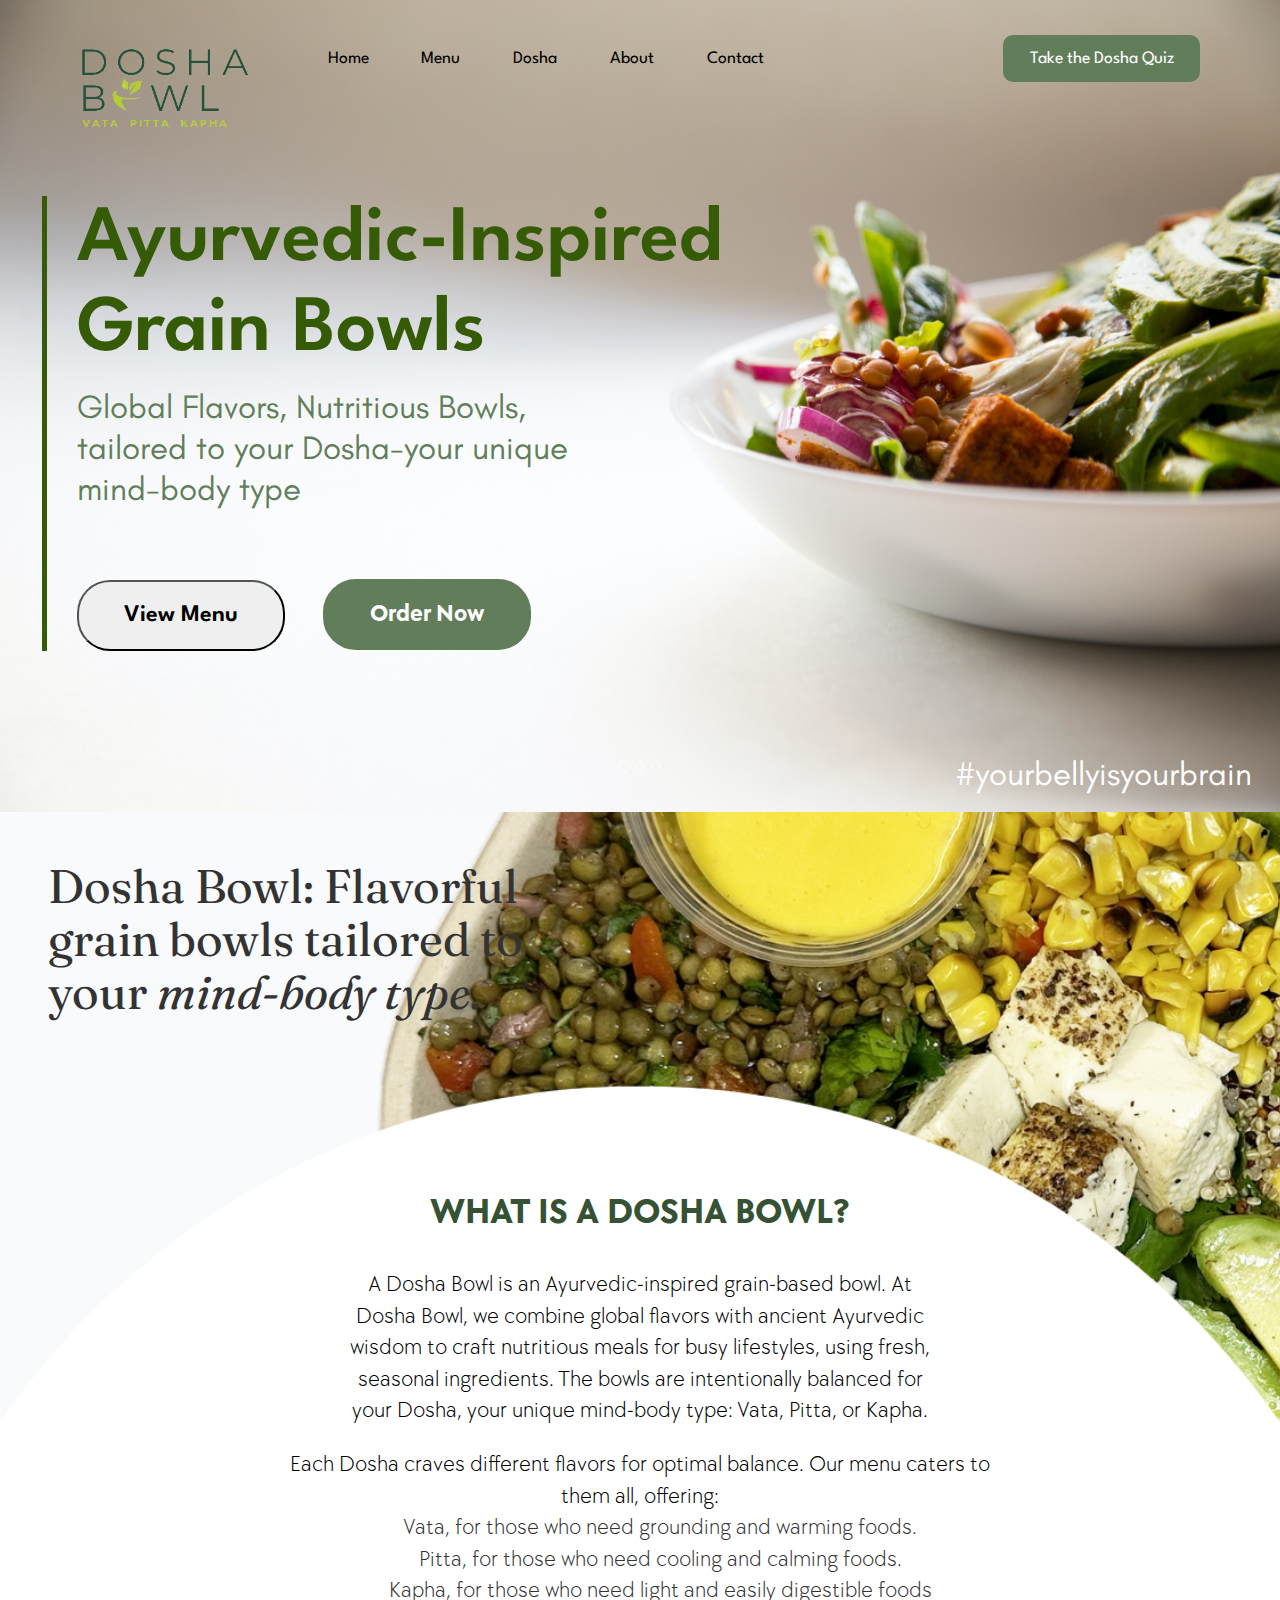
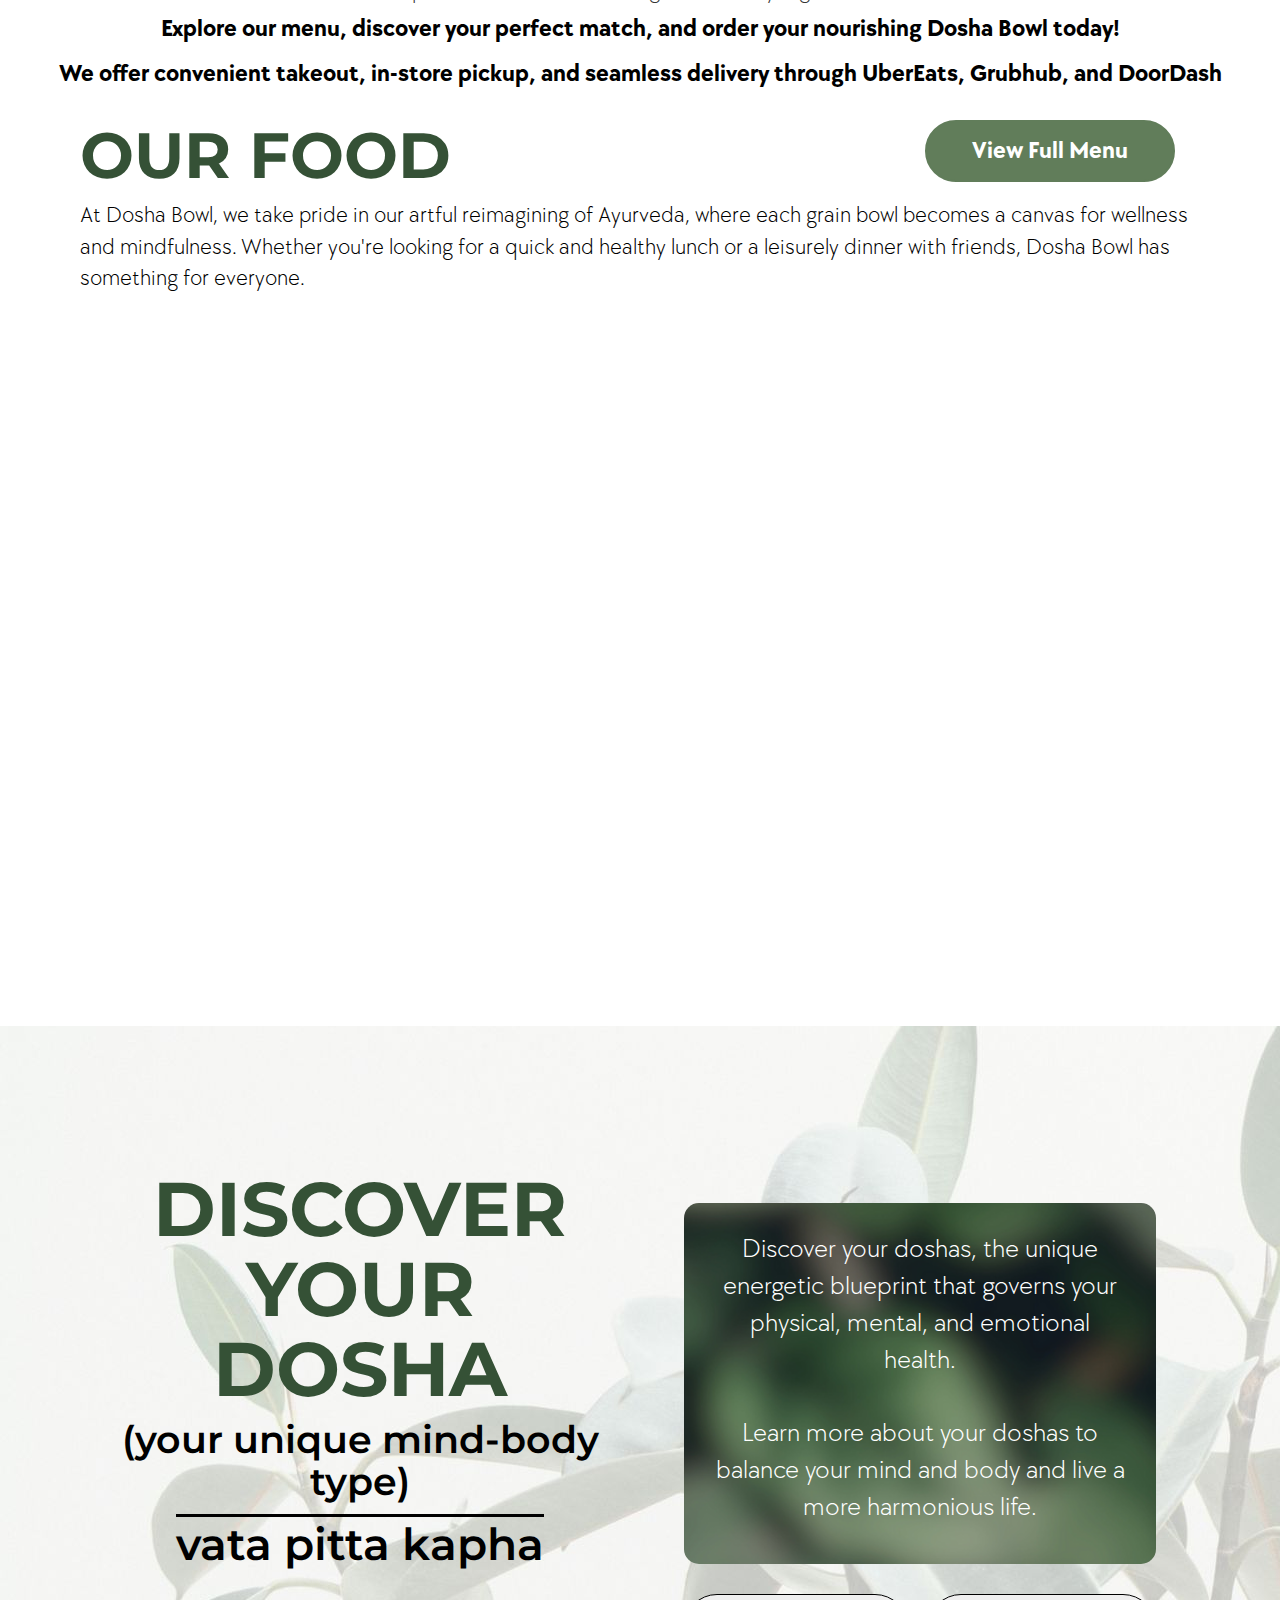
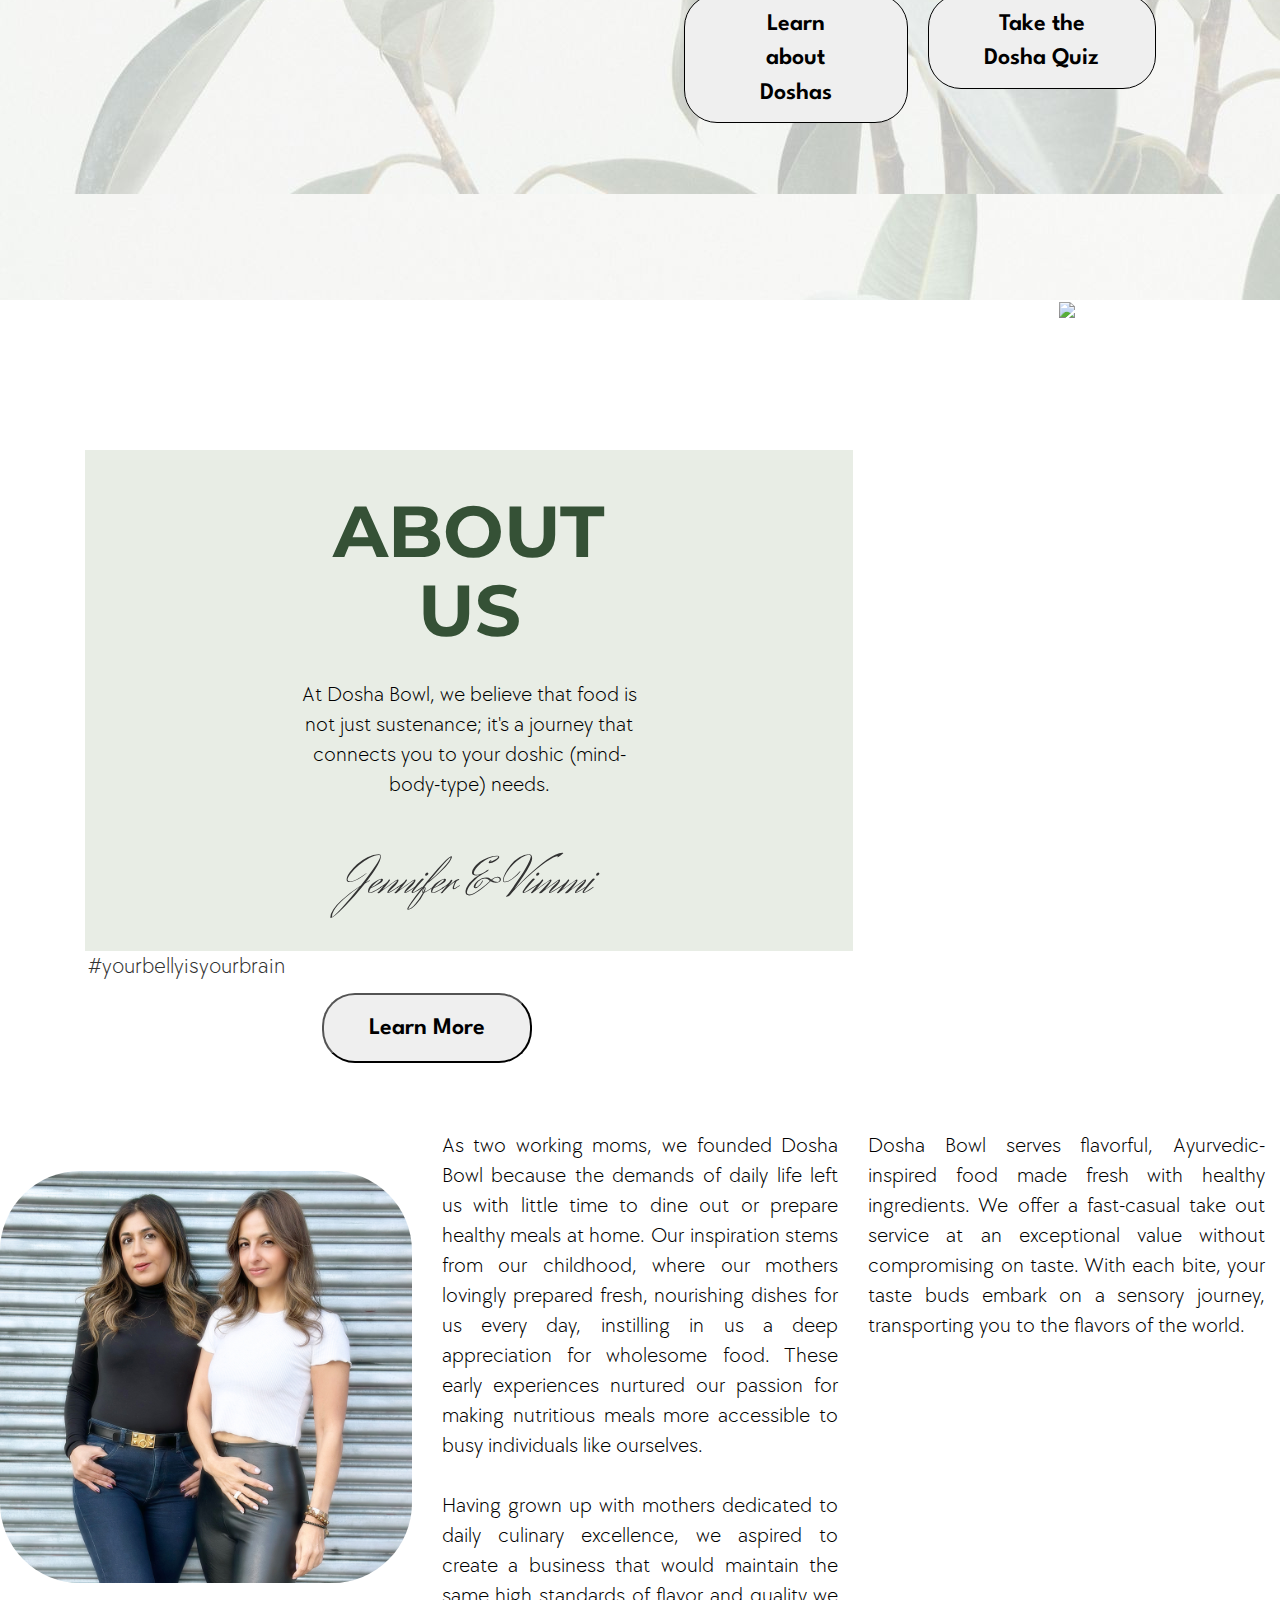
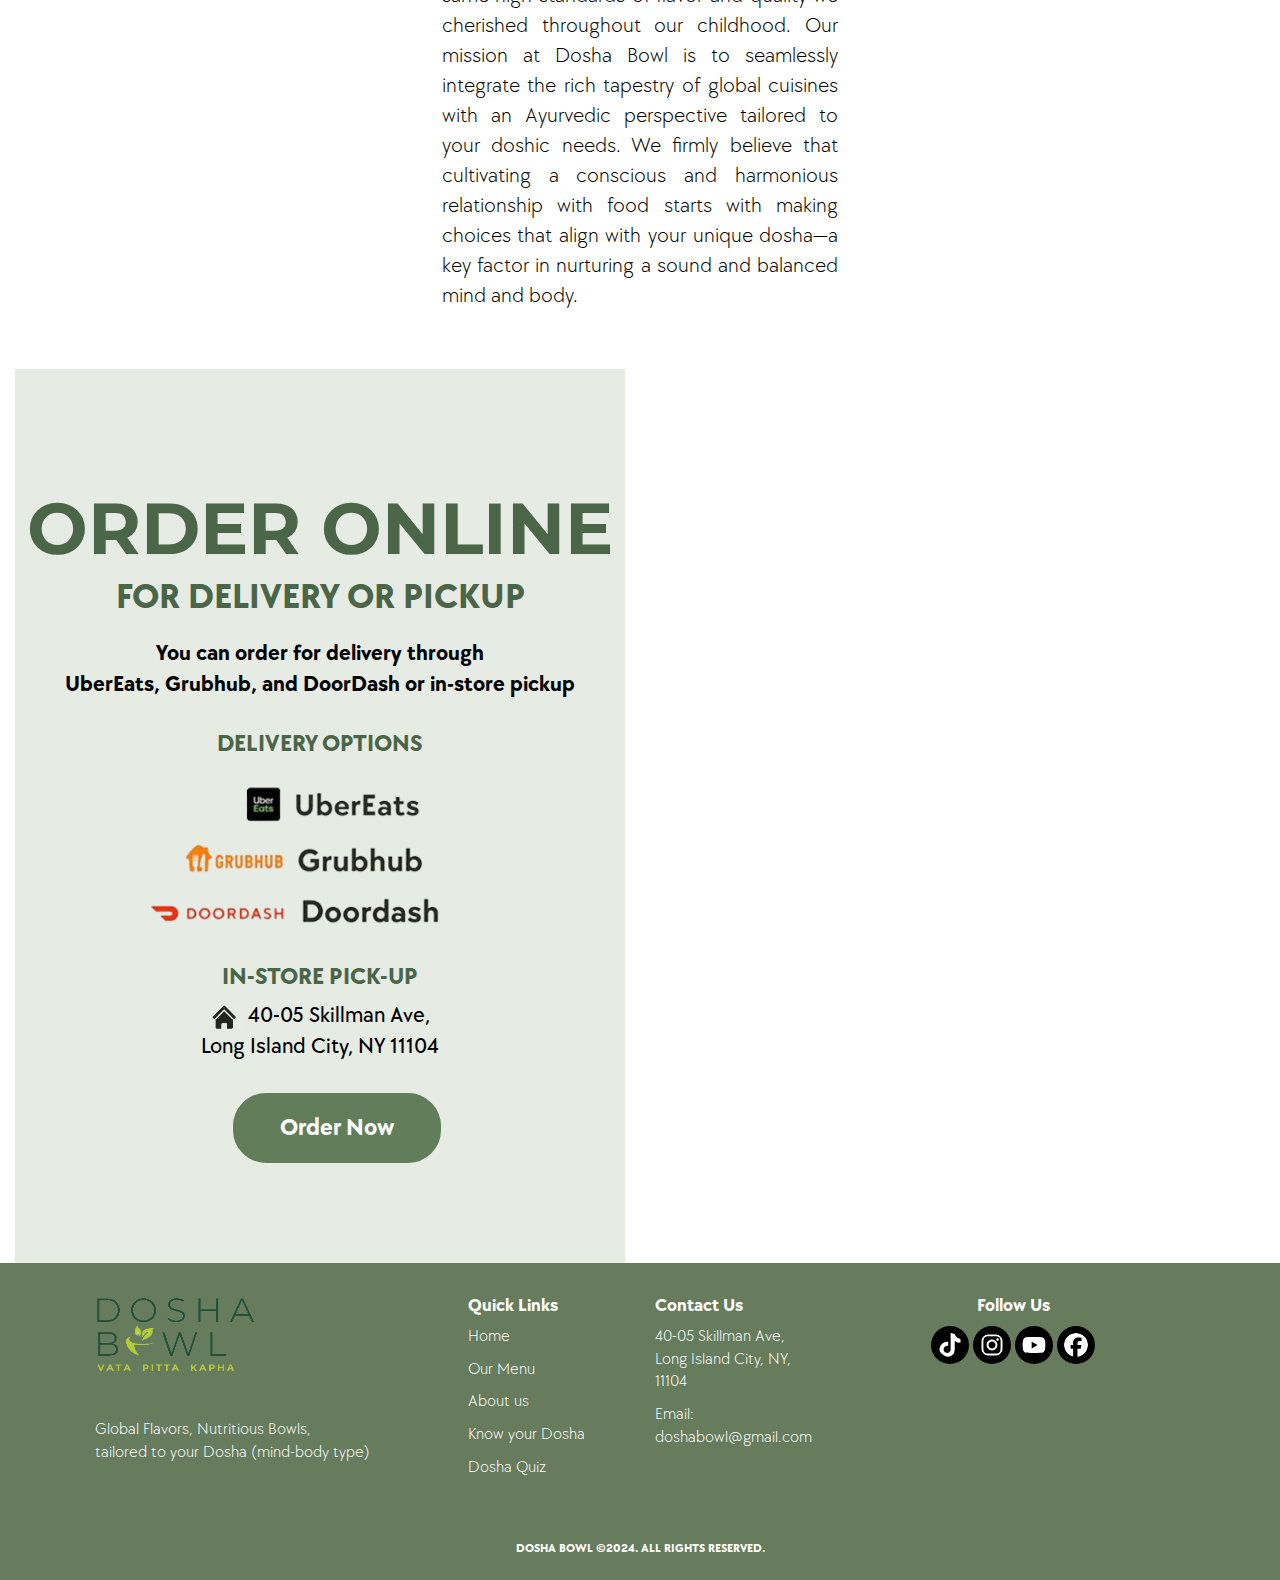
==== commit ac33de4b: "done" ====
--- a/index.html
+++ b/index.html
@@ -431,8 +431,8 @@
 				<a class="flex m-auto" href="https://www.ubereats.com/store/dosha-bowl-40-05-skillman-ave/DIu-n63tWHybHECW0KGxgA?diningMode=DELIVERY&pl=[base64]" target="_blank">
 
 				<div>
-				<img src="./images/uber.jpg" />
-				<p> UberEats</p>
+				<img class="uber" src="./images/social/uber-trans.png" />
+				
 		
 			</div>
 		</a>
@@ -440,8 +440,8 @@
 			<div class="flex other">
 				<a class="flex m-auto" href="https://www.grubhub.com/restaurant/dosha-bowl-40-05-skillman-ave-sunnyside/7419944?proof=true" target="_blank">
 				<div>
-				<img src="./images/grub.jpg" />
-				<p> Grubhub</p>
+				<img src="./images/social/grab-trans.png" />
+				
 			</div>
 		</a>
 			</div>
@@ -449,8 +449,8 @@
 				<a class="flex m-auto" href="https://sunnyside-eats.com/s/dosha-bowl/40-05-skillman-ave-sunnyside/83023374-00a0-4c3d-a4a9-ab88c42592f0" target="_blank">
 
 				<div>
-				<img src="./images/door.jpg" />
-				<p> DoorDash</p>
+				<img src="./images/social/door-trans.png" />
+				
 			</div>
 				</a>
 			</div>
@@ -544,26 +544,25 @@
 				</div> -->
 		</div>
 		<div class="delivery-option">
-			<div class="flex">
+			<div class="">
 
 				<div>
 					<table>
 						<tr>
 							<td class="text-right">				<a class=" m-auto" href="https://www.ubereats.com/store/dosha-bowl-40-05-skillman-ave/DIu-n63tWHybHECW0KGxgA?diningMode=DELIVERY&pl=[base64]" target="_blank">
-								<img class="uber" src="./images/uber.jpg" /></a></td>
-							<td class="text-left"><p> UberEats</p></td>
+								&nbsp;&nbsp;&nbsp;<img class="uber" src="./images/uber-img.jpg" /></a></td>
 						</tr>
 					
 						<tr>
 							<td class="text-right">				<a class=" m-auto" href="https://www.grubhub.com/restaurant/dosha-bowl-40-05-skillman-ave-sunnyside/7419944?proof=true" target="_blank">
-								<img class="grub" src="./images/grub.jpg" /></a></td>
-							<td class="text-left"><p> Grubhub</p></td>
+								<img class="grub" src="./images/social/grab.jpg" /></a></td>
+							
 						</tr>
 					
 						<tr>
 							<td class="text-right">				<a class=" m-auto" href="https://sunnyside-eats.com/s/dosha-bowl/40-05-skillman-ave-sunnyside/83023374-00a0-4c3d-a4a9-ab88c42592f0" target="_blank">
-								<img class="door" src="./images/door.jpg" /></a></td>
-							<td class="text-left"><p> DoorDash</p></td>
+								<img class="door" src="./images/social/door.jpg" /></a></td>
+							
 						</tr>
 					</table>
 				
--- a/css/style.css
+++ b/css/style.css
@@ -1815,13 +1815,10 @@
 	margin: auto;
 }
 .delivery-option .flex div img{
-	width: 32px;
-    height: 32px;
-}
-.delivery-option .other div img{
-    height: unset;
-	width: unset;
-}
+	width: 350px;
+   
+}
+
 .delivery-option .flex div p{
     padding-top: 3px;
     padding-left: 10px;
@@ -1949,7 +1946,7 @@
 	margin: 15px 0px;
 }
 .modalData .order p{
-	font-size: 28px;
+	font-size: 24px;
     color: #000000;
     text-align: center;
     font-family: 'TT';
@@ -1970,29 +1967,36 @@
 .modalData .delivery-option{
 	margin-bottom: 10px;
 }
+.modalData table{
+	margin-left: 15px;
+	margin: auto;
+}
 .img-desc{
 	font-size: 24px !important;
 	padding: 0px 20px;
 }
 .pickup{
-	margin: 15px 0px 4px 0px !important;
+	margin: 22px 0px 4px 0px !important;
 }
 .modalData .address{
 	line-height: 34px;
 }
+.modalData .delivery-option img{
+	width: 300px;
+}
 .uber{
-    width: 42px !important;
-	height: 42px !important;
+   margin-left: 6px;
 }
 .grub{
-	width: 105px !important;
-	height: unset !important;
+	
 }
 .door{
-	width: 115px !important;
-	height: unset !important;
+	
 }
 @media screen and (max-width: 600px) {
+	.modalData .delivery-option img{
+		width: 100%;
+	}
 	.img-desc {
 		font-size: 20px !important;
 		padding: 0px 0px;
@@ -2004,11 +2008,12 @@
 		padding-right: 30px;
 		padding-left: 30px;
 		background-image: url(../images/popup3.jpg);
-		background-position: 100% 41%;
+		background-position: 100% 53%;
 		background-size: cover;
 		background-repeat: no-repeat;
 		padding-bottom: 56px;
     	padding-top: 125px;
+		height: 637px;
 	}
 	.modalData .delivery-option .flex div p {
 		padding-top: 8px;
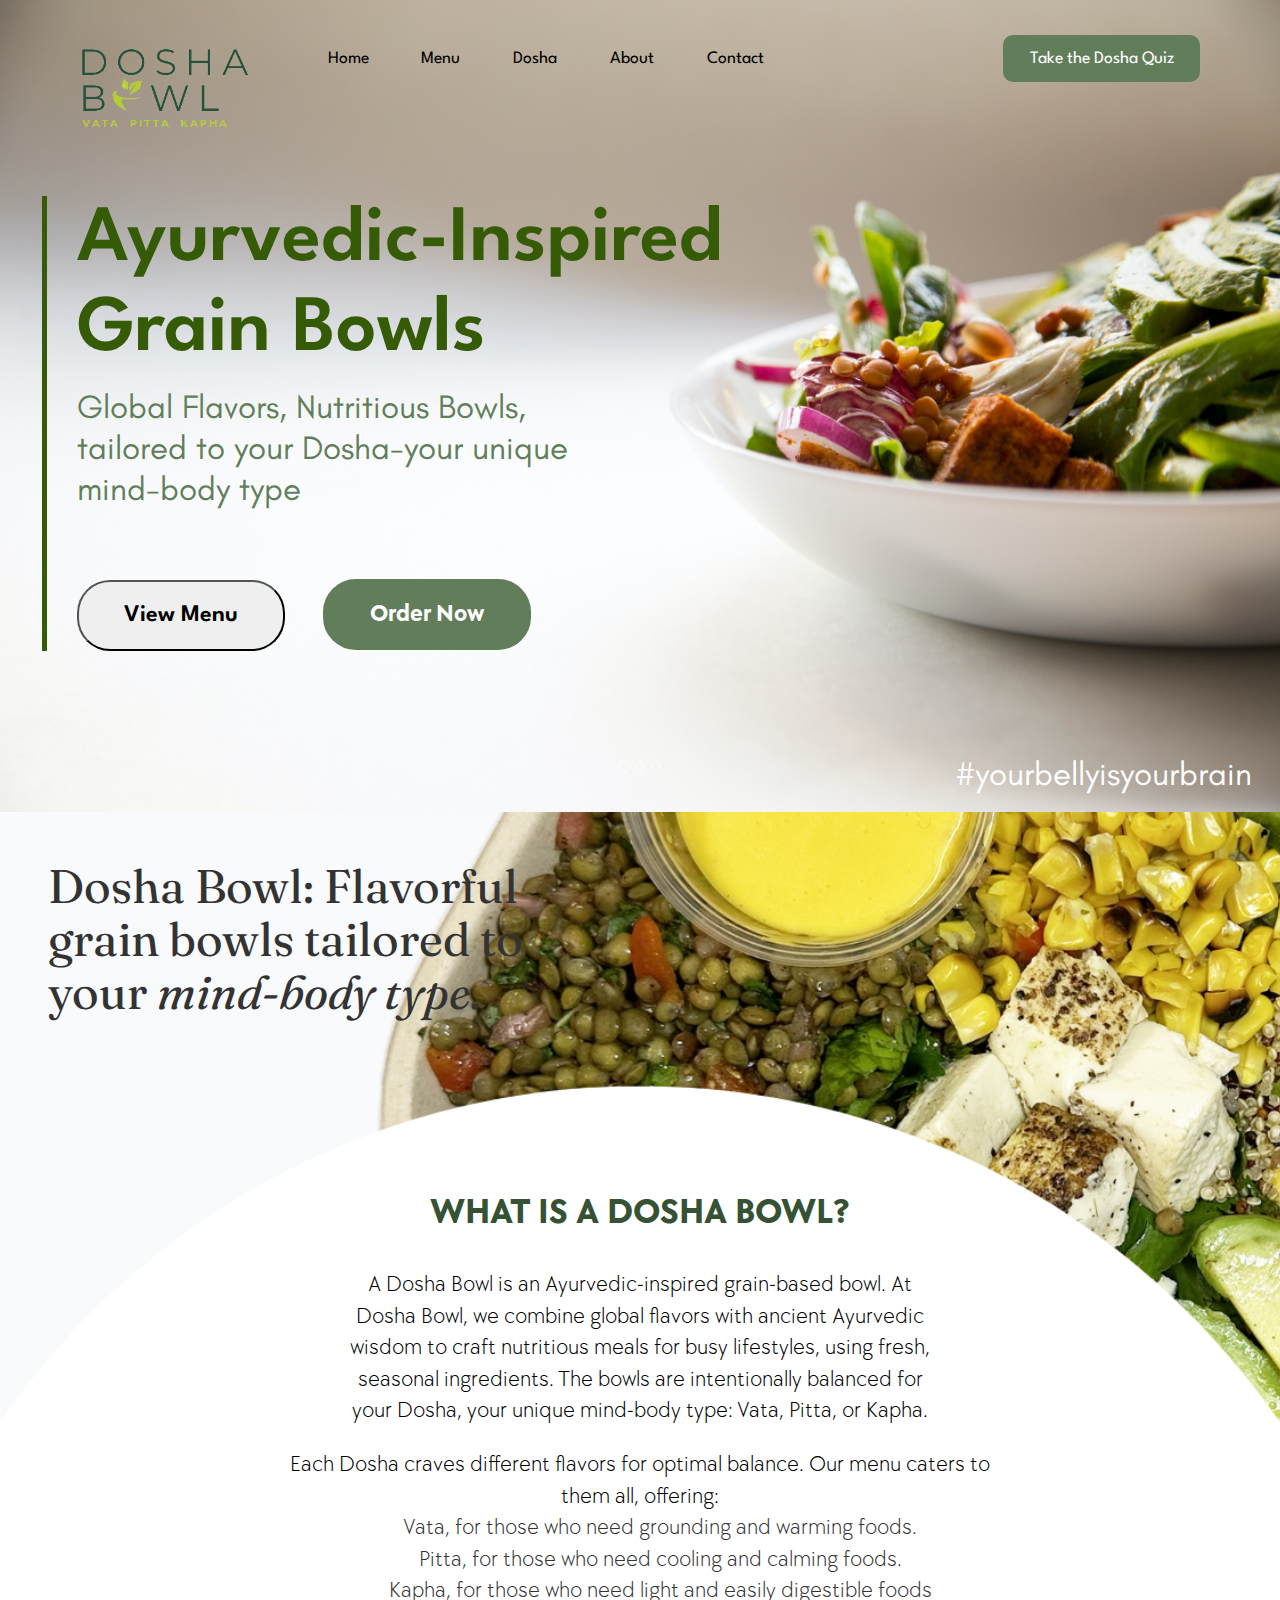
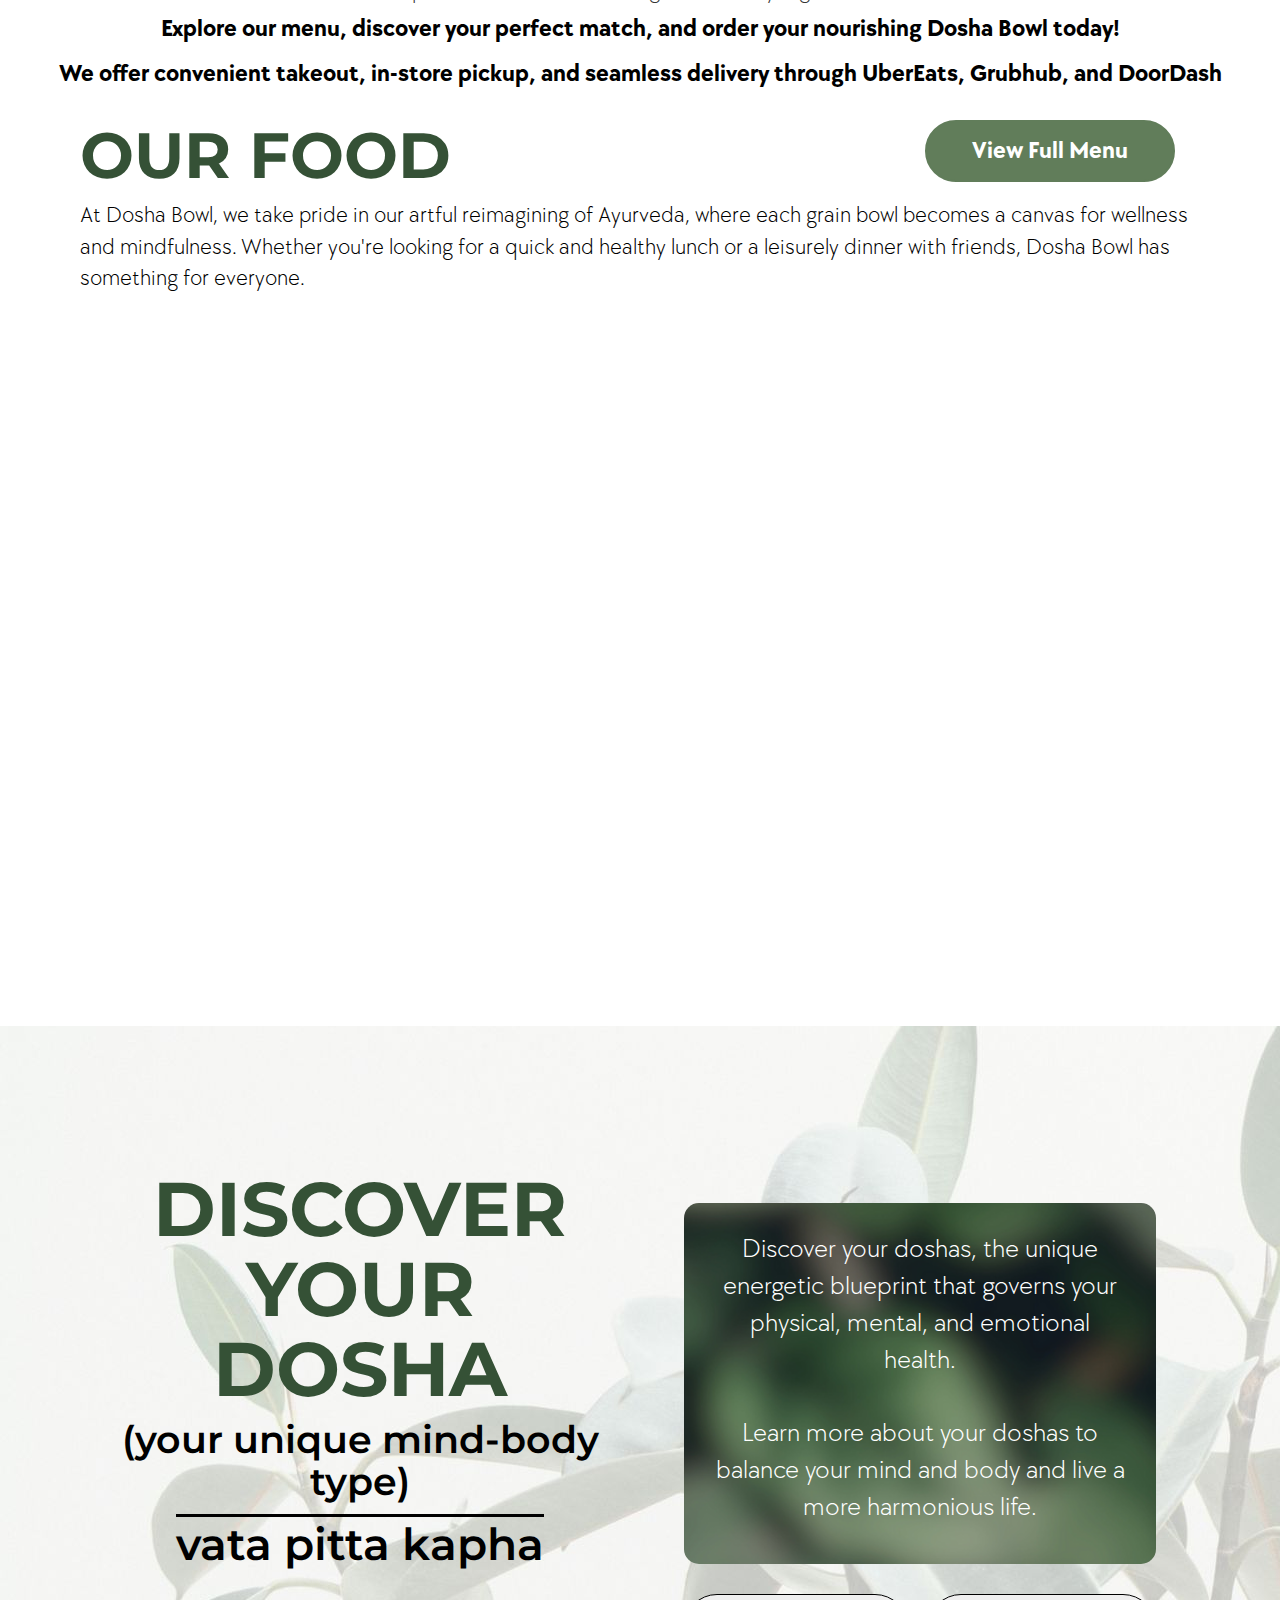
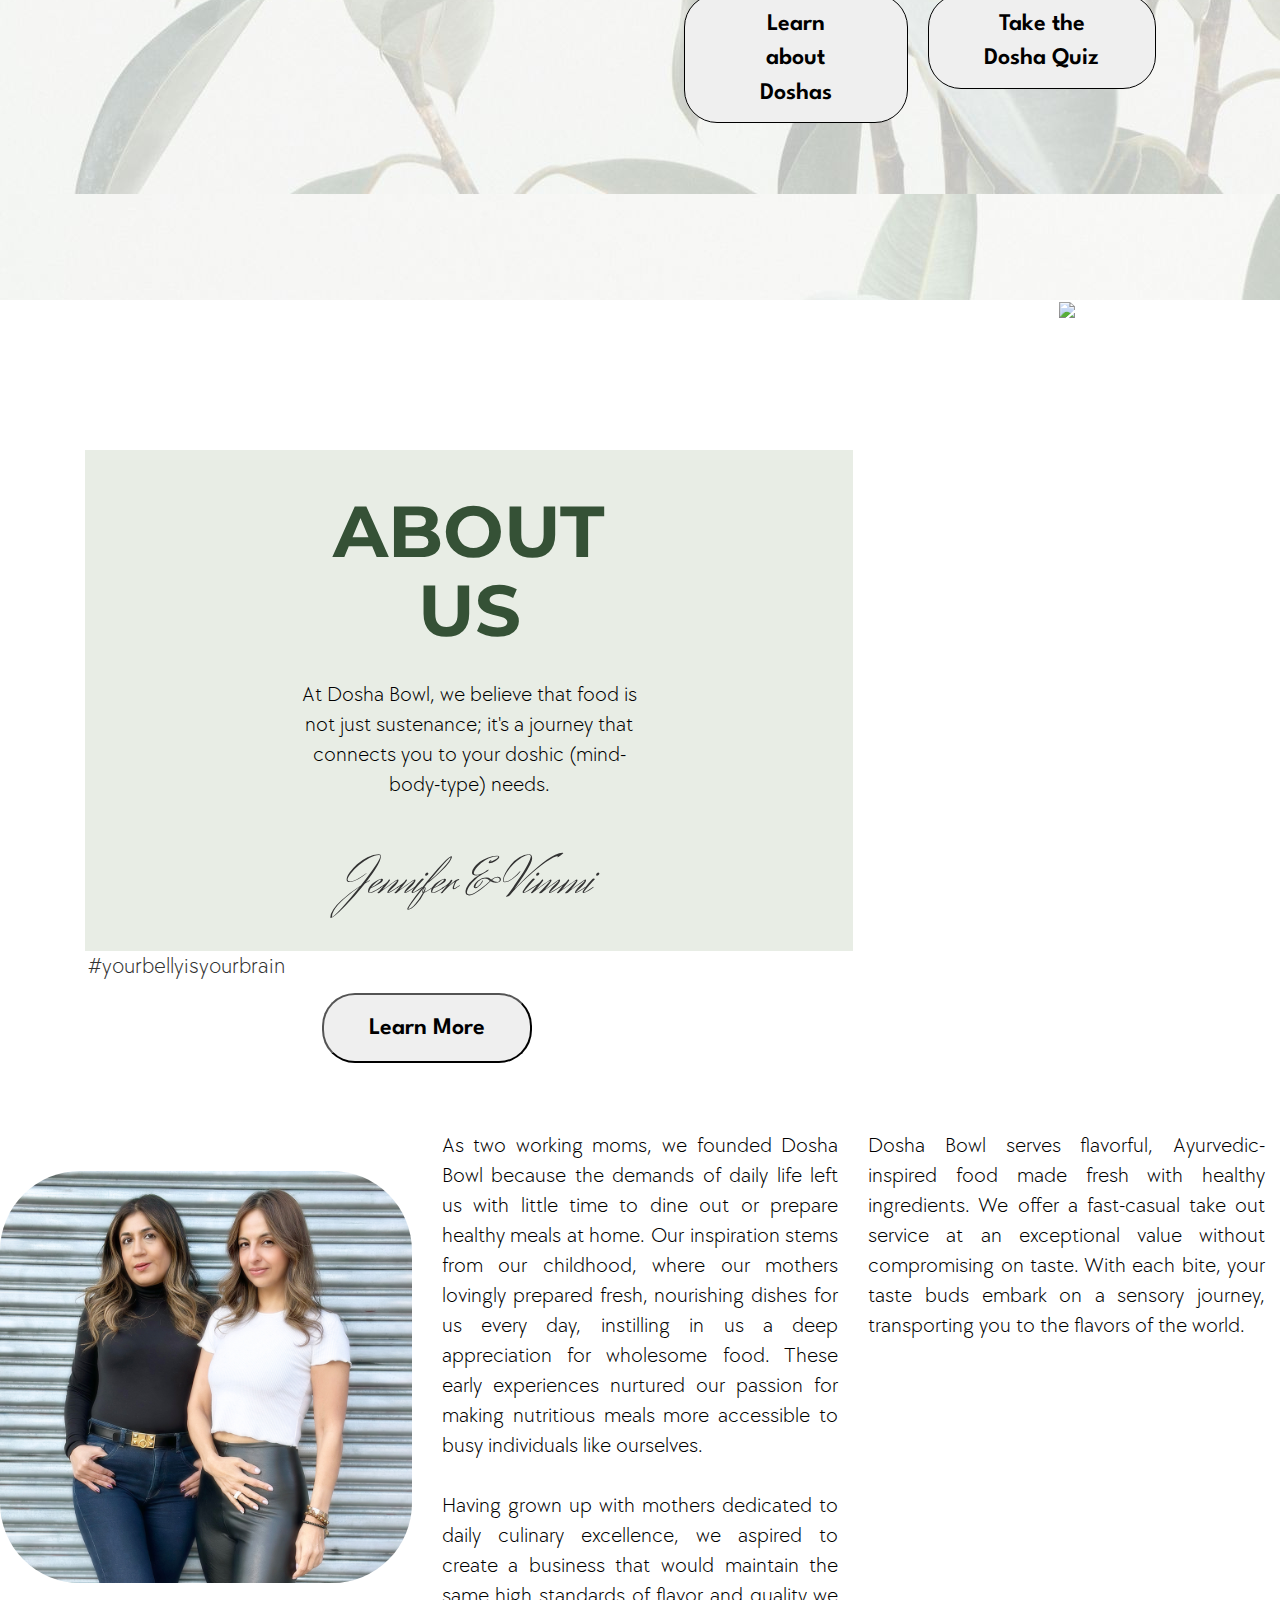
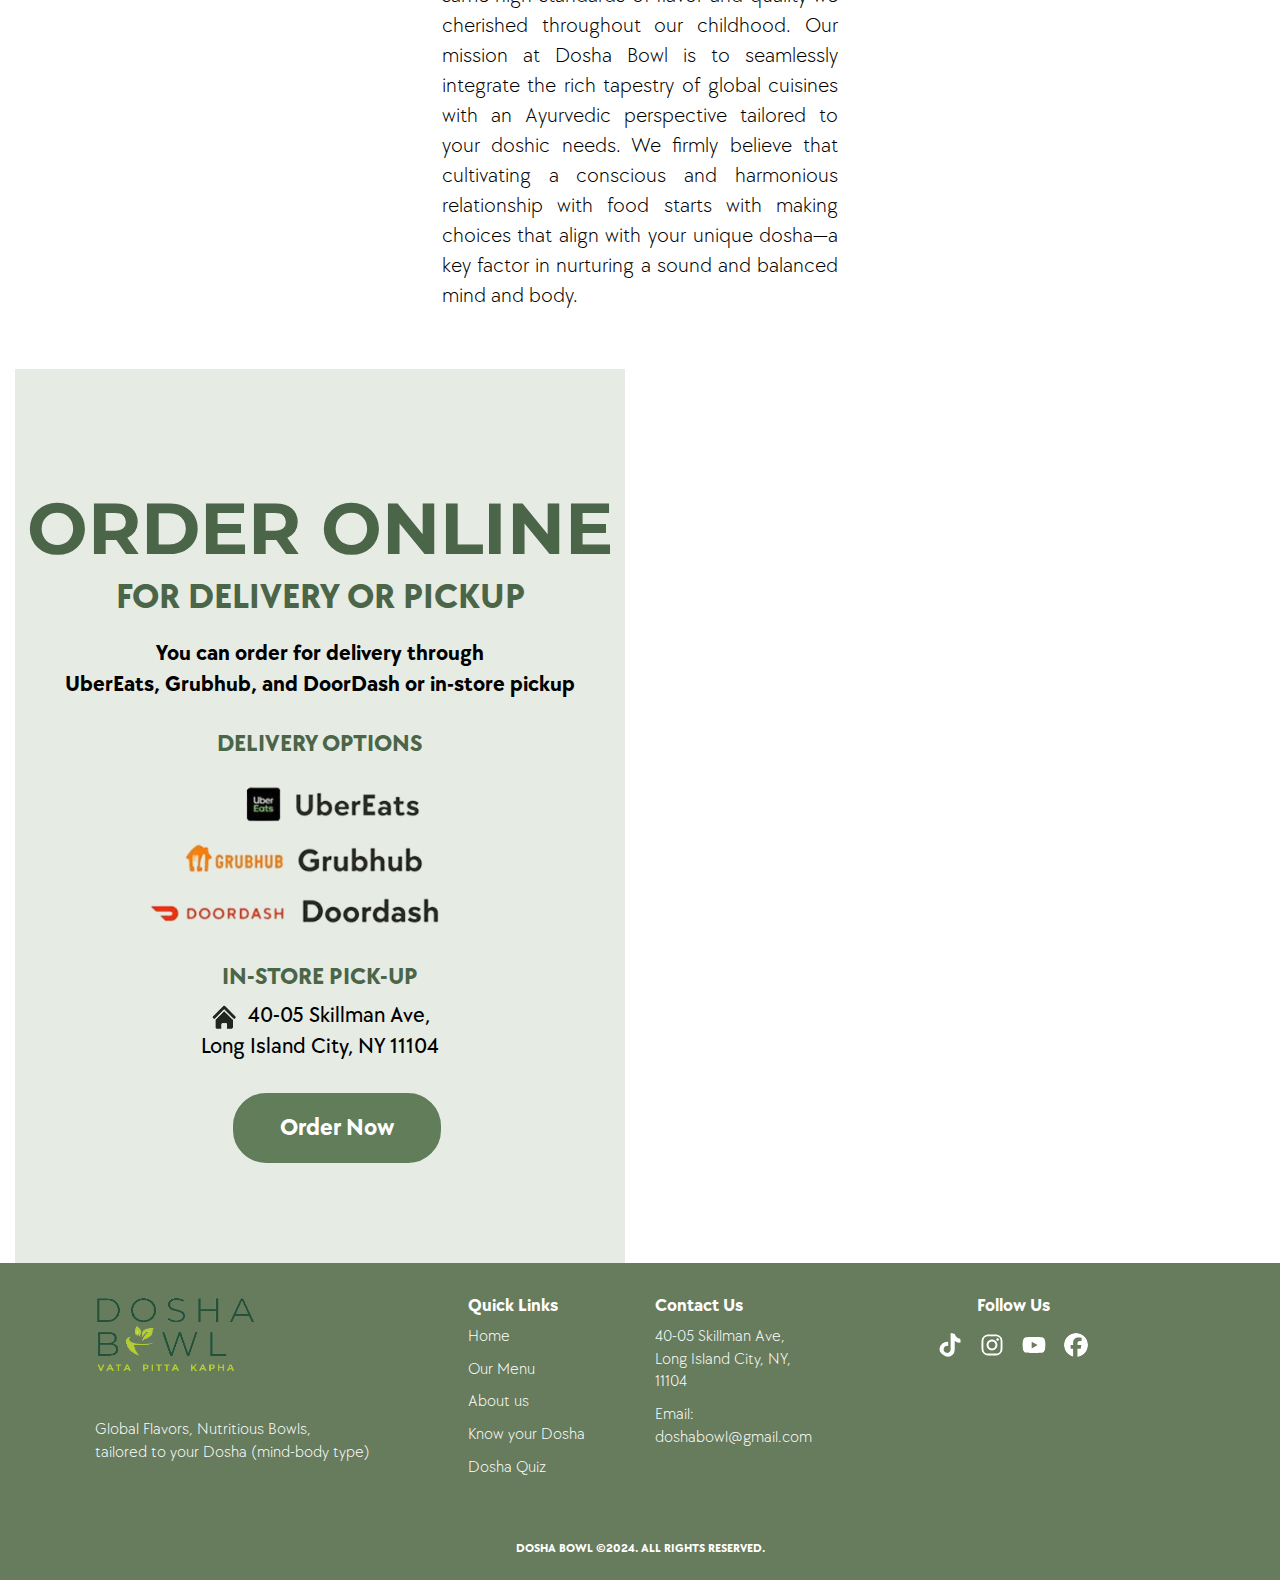
==== commit b4b34313: "done" ====
--- a/index.html
+++ b/index.html
@@ -550,7 +550,7 @@
 					<table>
 						<tr>
 							<td class="text-right">				<a class=" m-auto" href="https://www.ubereats.com/store/dosha-bowl-40-05-skillman-ave/DIu-n63tWHybHECW0KGxgA?diningMode=DELIVERY&pl=[base64]" target="_blank">
-								&nbsp;&nbsp;&nbsp;<img class="uber" src="./images/uber-img.jpg" /></a></td>
+								<img class="uber" src="./images/uber-img.jpg" /></a></td>
 						</tr>
 					
 						<tr>
--- a/css/style.css
+++ b/css/style.css
@@ -1846,7 +1846,7 @@
 	border-radius: 50%;
 }
 .footer svg{
-	background:black;
+	/* background:black; */
     padding: 7px;
     width: 38px;
     height: 38px;
@@ -2031,7 +2031,7 @@
 		text-align: center;
 		font-family: 'TT';
 		font-weight: 500;
-		line-height: 32px;
+		line-height: 28px;
 	}
 	.poster{
 		display: none;
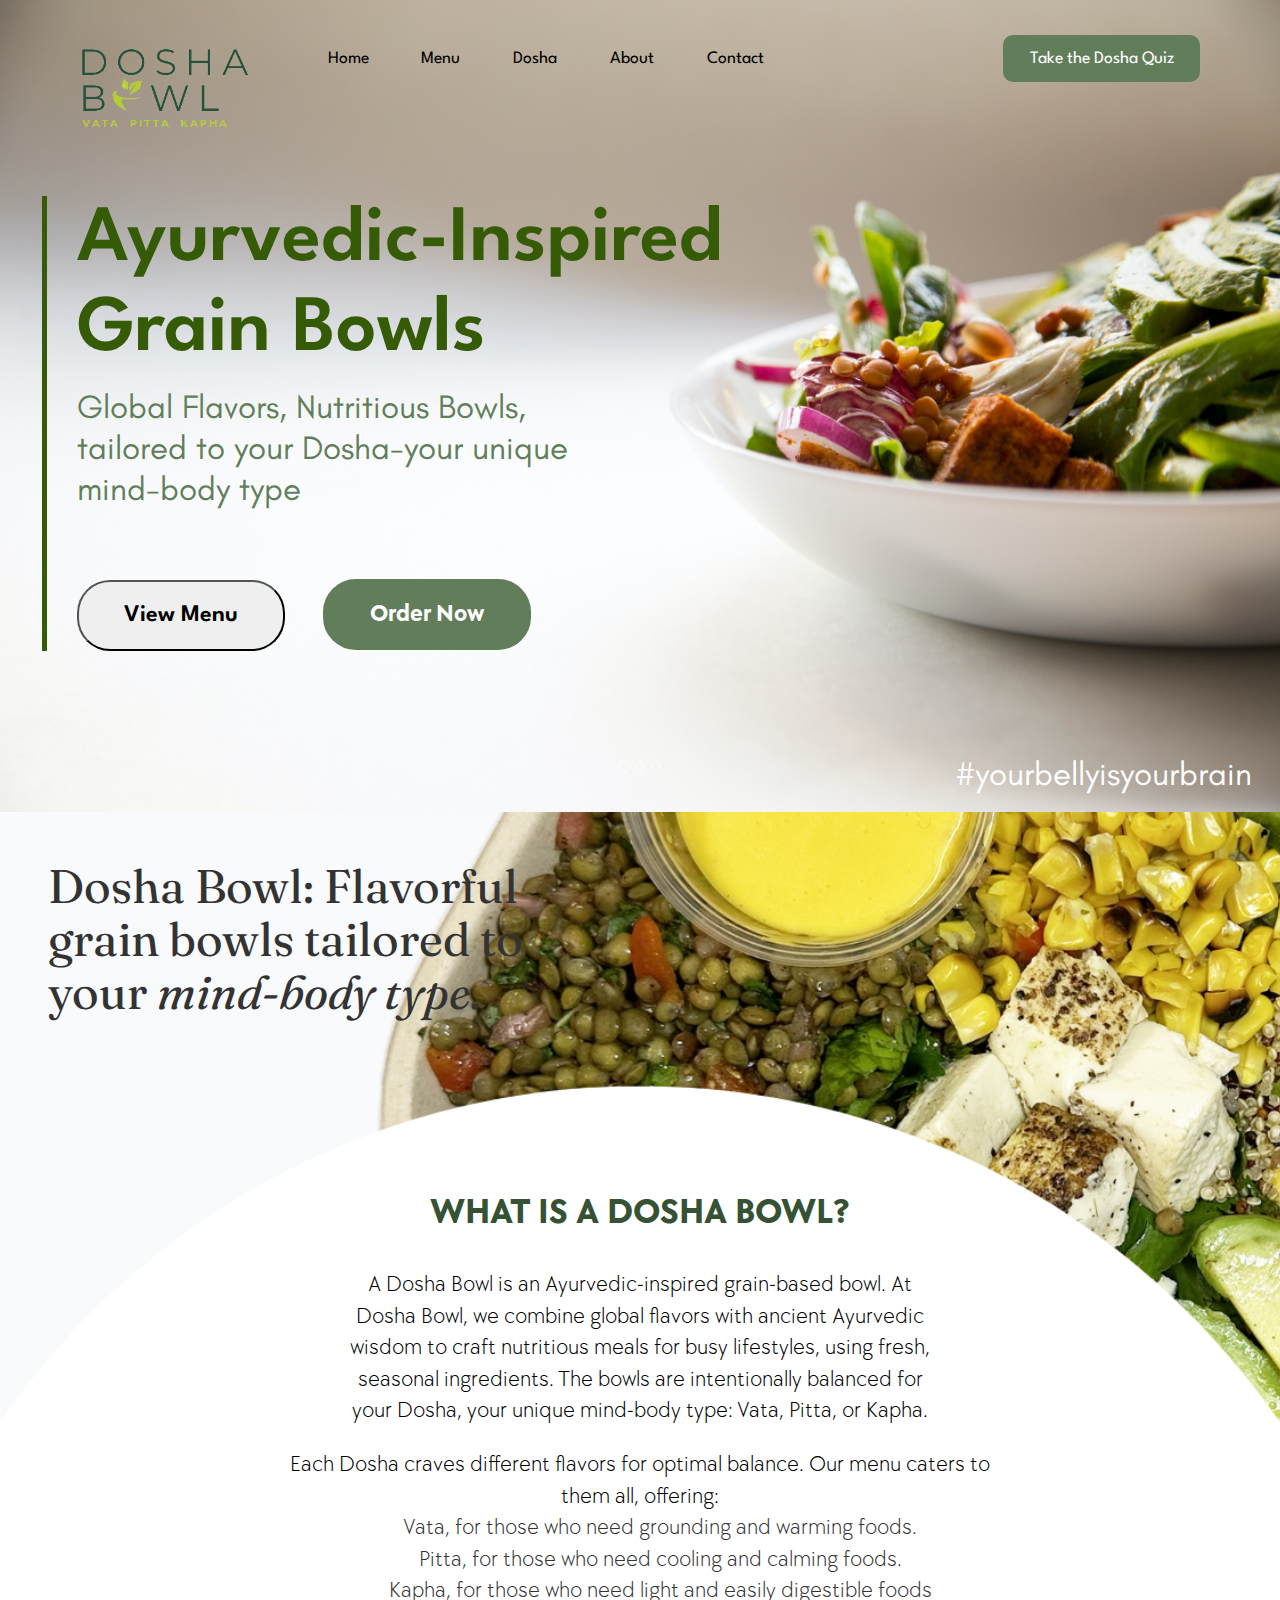
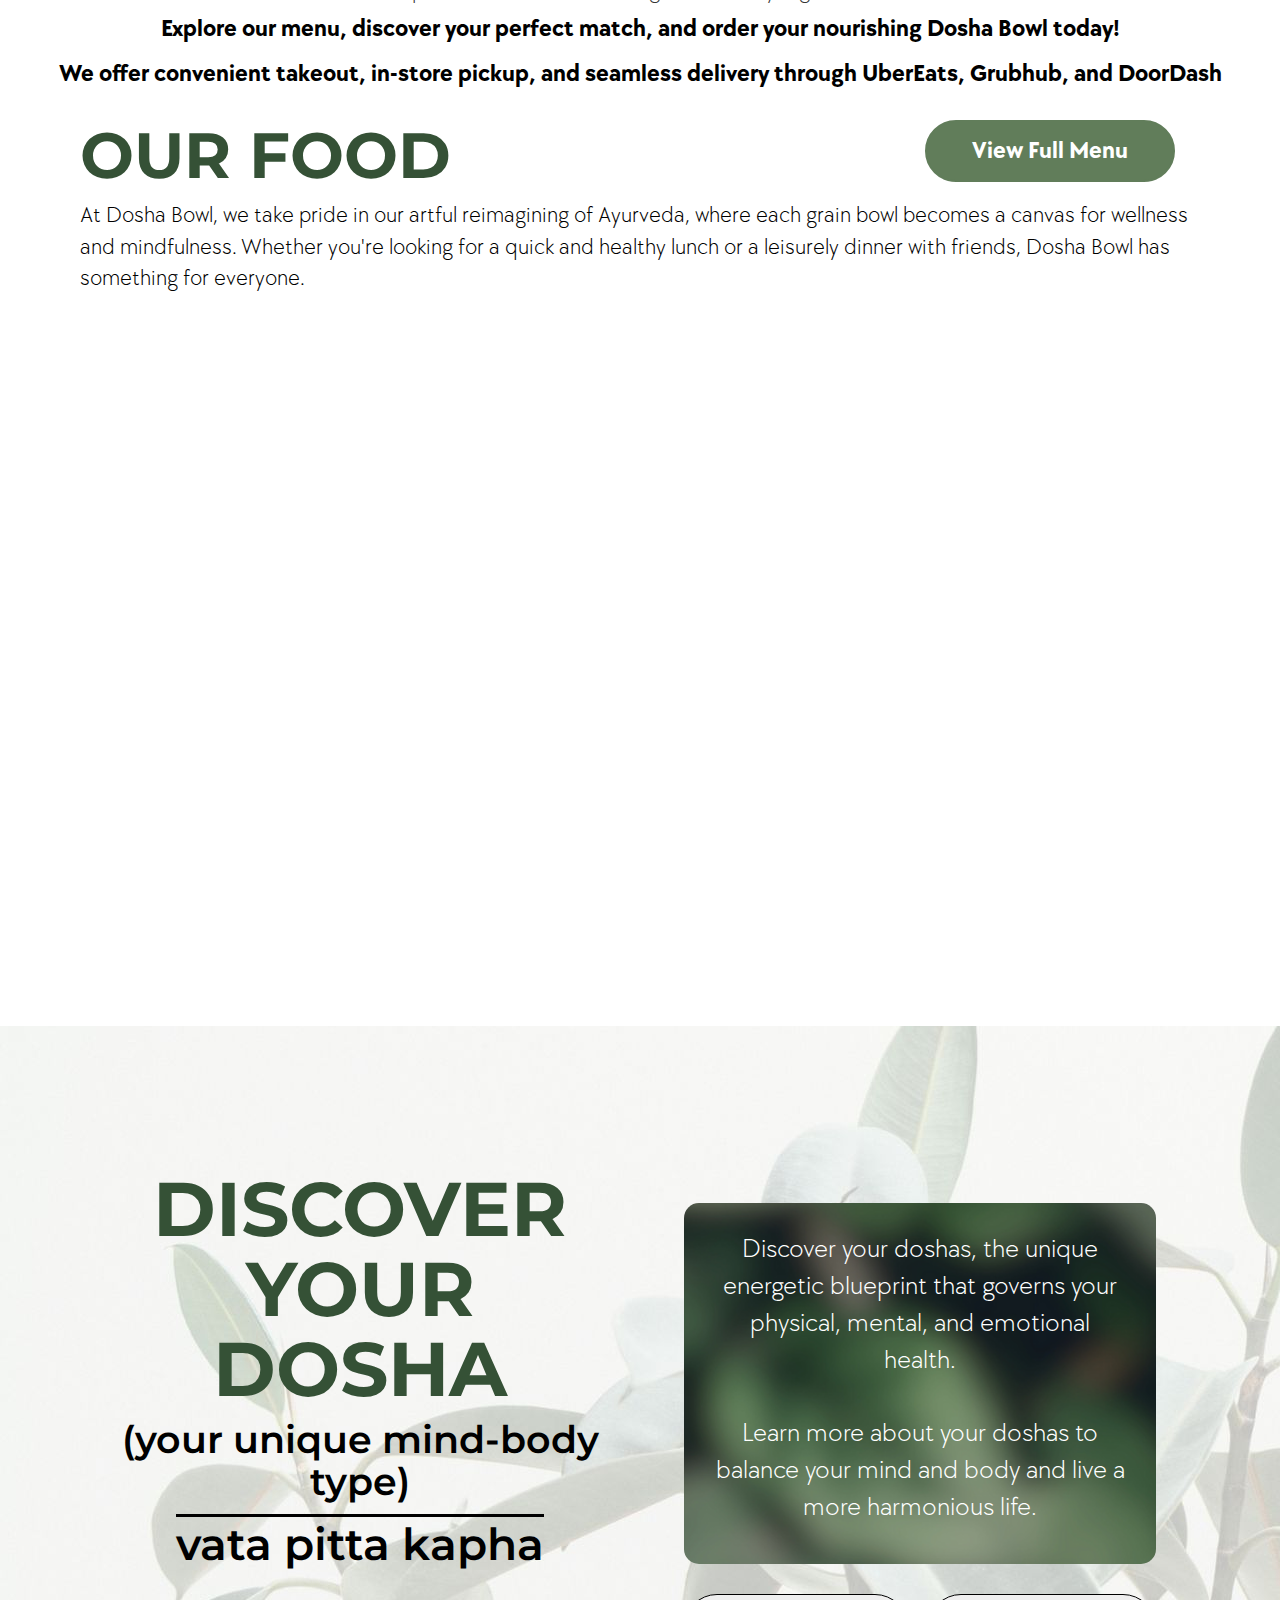
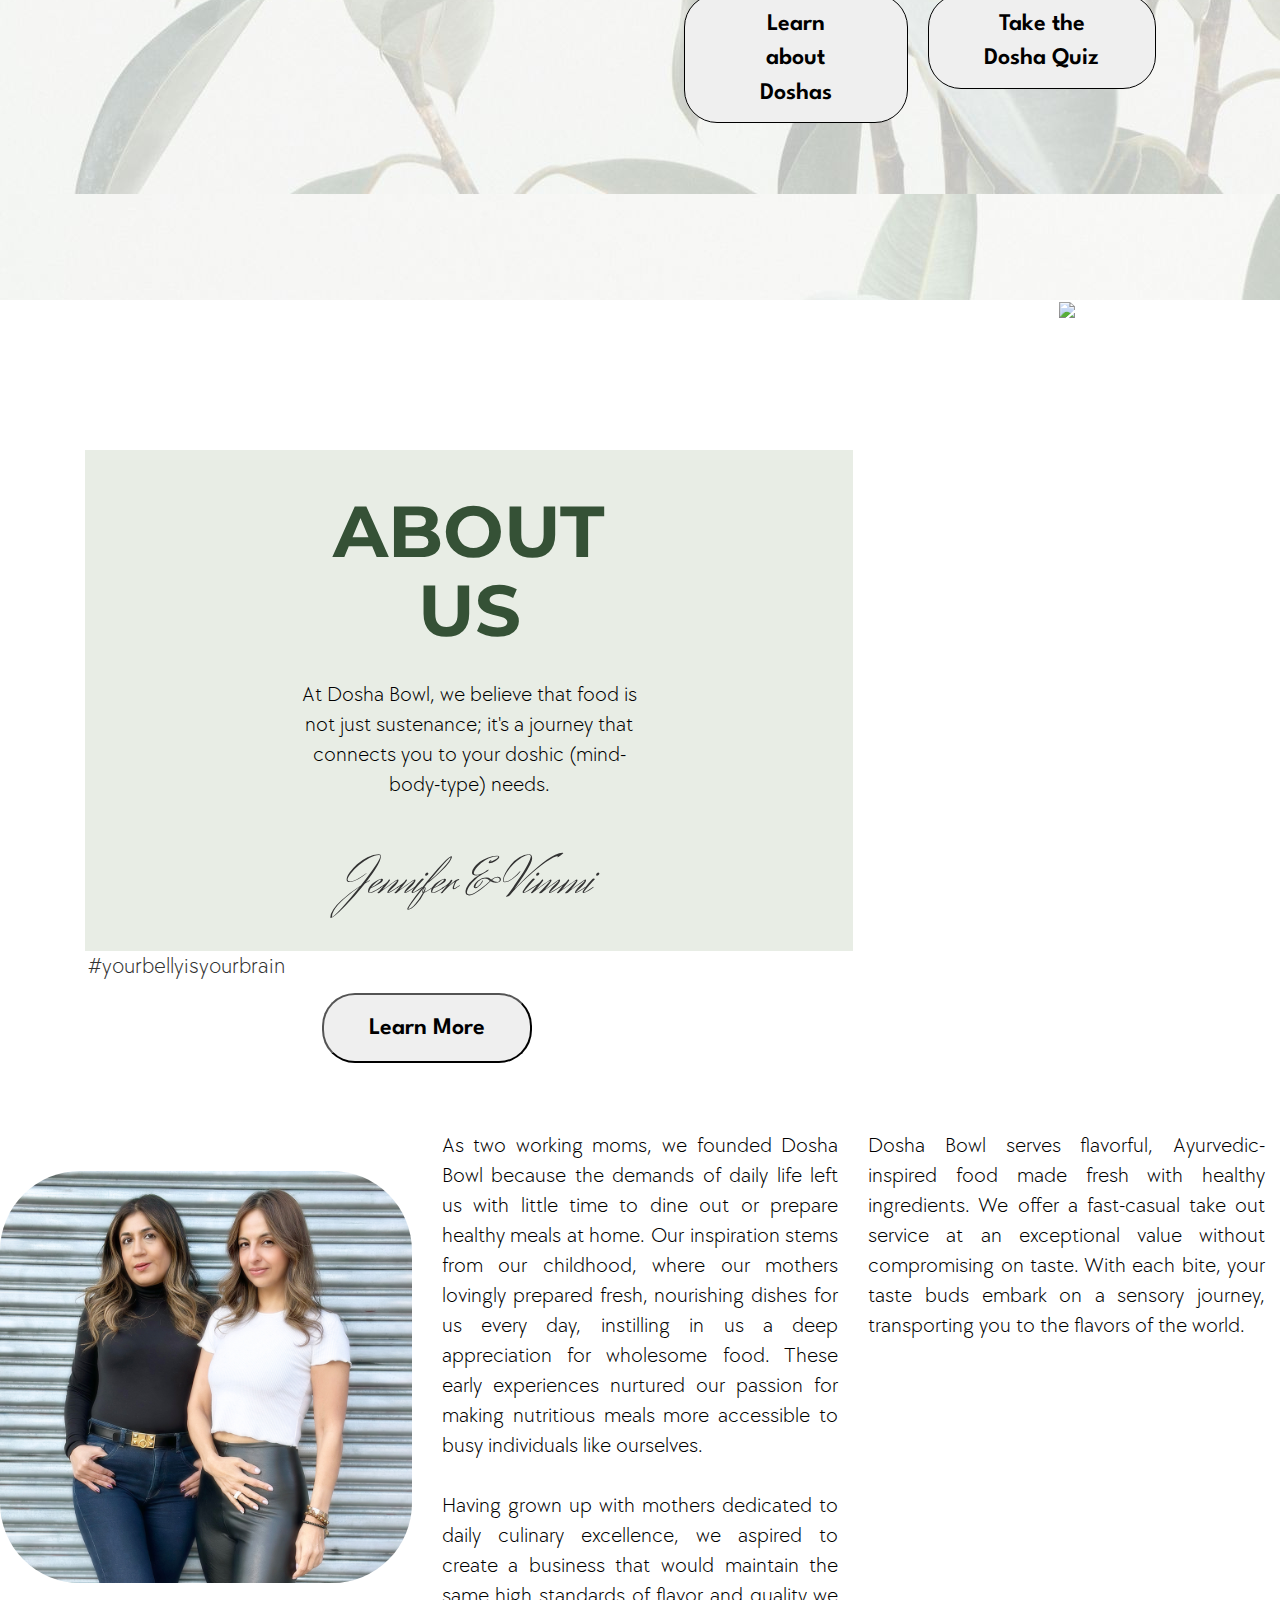
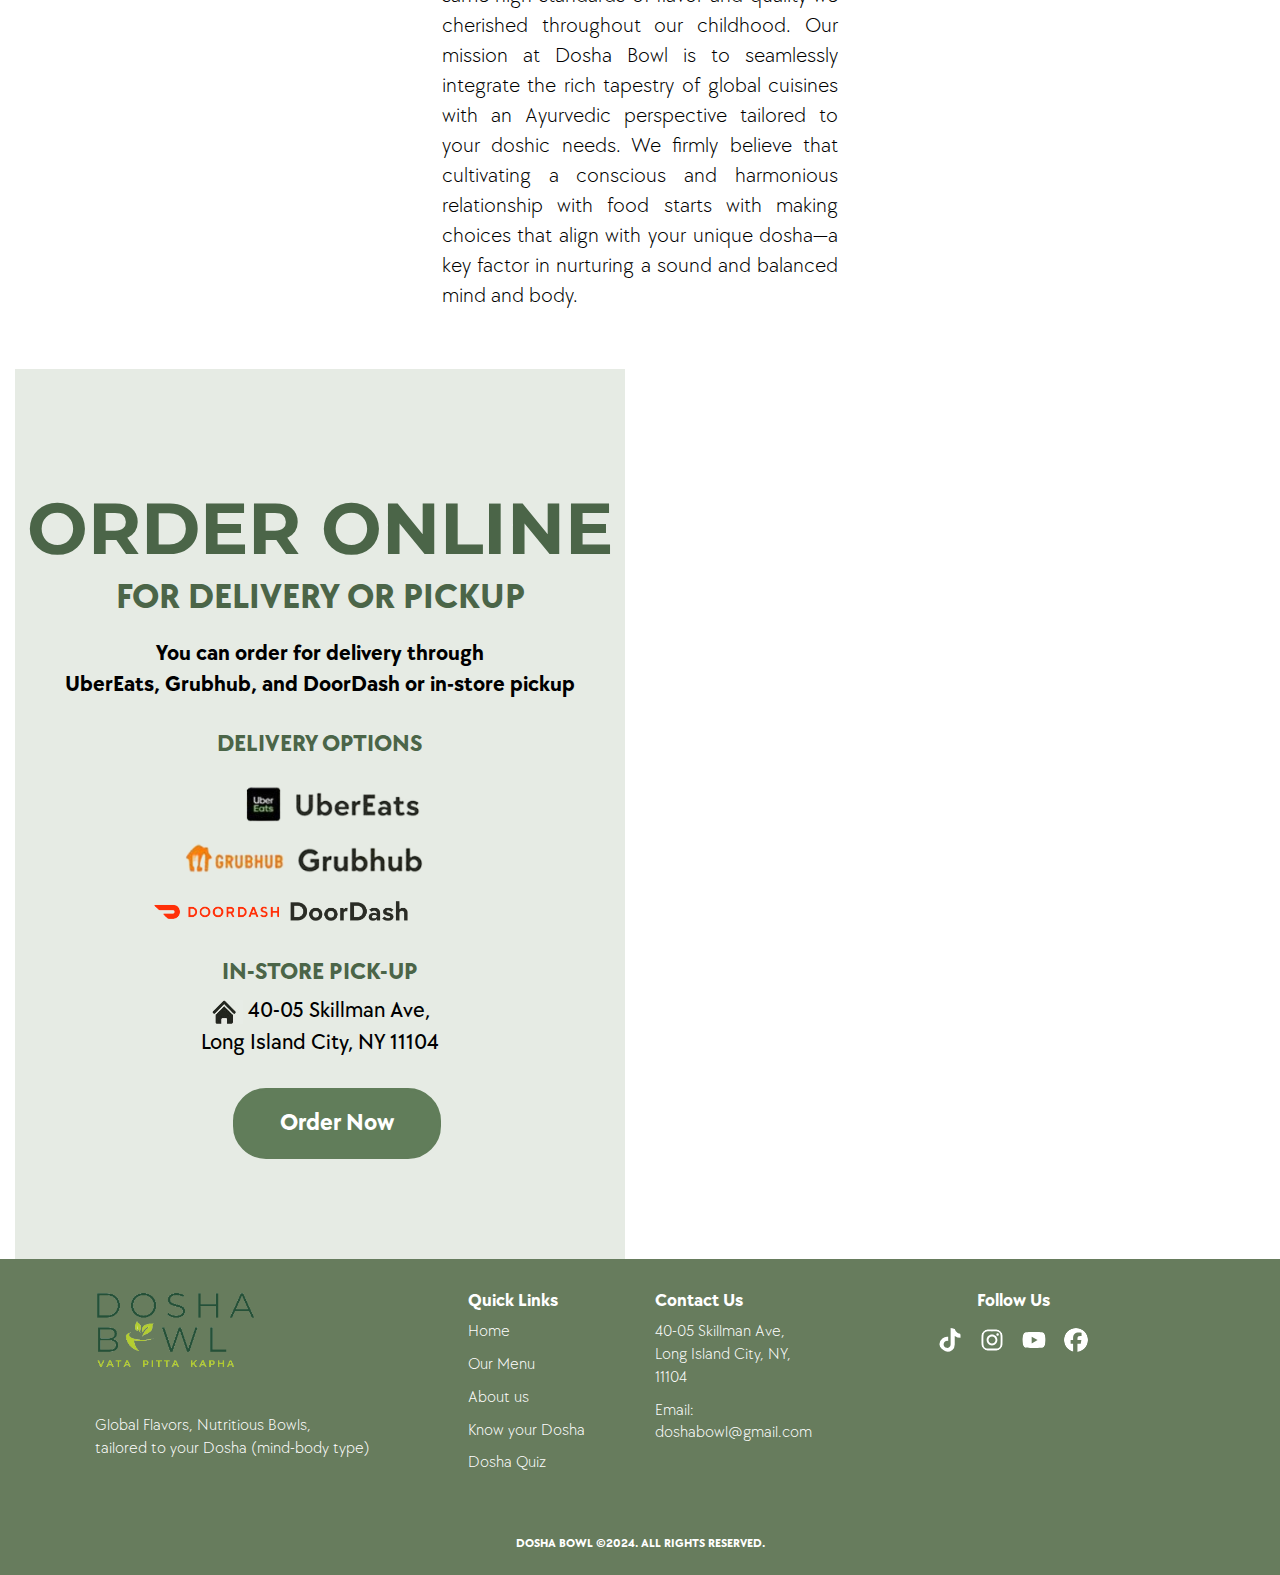
==== commit ae509634: "done" ====
--- a/index.html
+++ b/index.html
@@ -446,7 +446,7 @@
 		</a>
 			</div>
 			<div class="flex other">
-				<a class="flex m-auto" href="https://sunnyside-eats.com/s/dosha-bowl/40-05-skillman-ave-sunnyside/83023374-00a0-4c3d-a4a9-ab88c42592f0" target="_blank">
+				<a class="flex m-auto" href="https://www.doordash.com/store/dosha-bowl-queens-26236935/?preview=1" target="_blank">
 
 				<div>
 				<img src="./images/social/door-trans.png" />
@@ -560,8 +560,8 @@
 						</tr>
 					
 						<tr>
-							<td class="text-right">				<a class=" m-auto" href="https://sunnyside-eats.com/s/dosha-bowl/40-05-skillman-ave-sunnyside/83023374-00a0-4c3d-a4a9-ab88c42592f0" target="_blank">
-								<img class="door" src="./images/social/door.jpg" /></a></td>
+							<td class="text-right">				<a class=" m-auto" href="https://www.doordash.com/store/dosha-bowl-queens-26236935/?preview=1" target="_blank">
+								<img class="door" src="./images/social/door-trans.png" /></a></td>
 							
 						</tr>
 					</table>
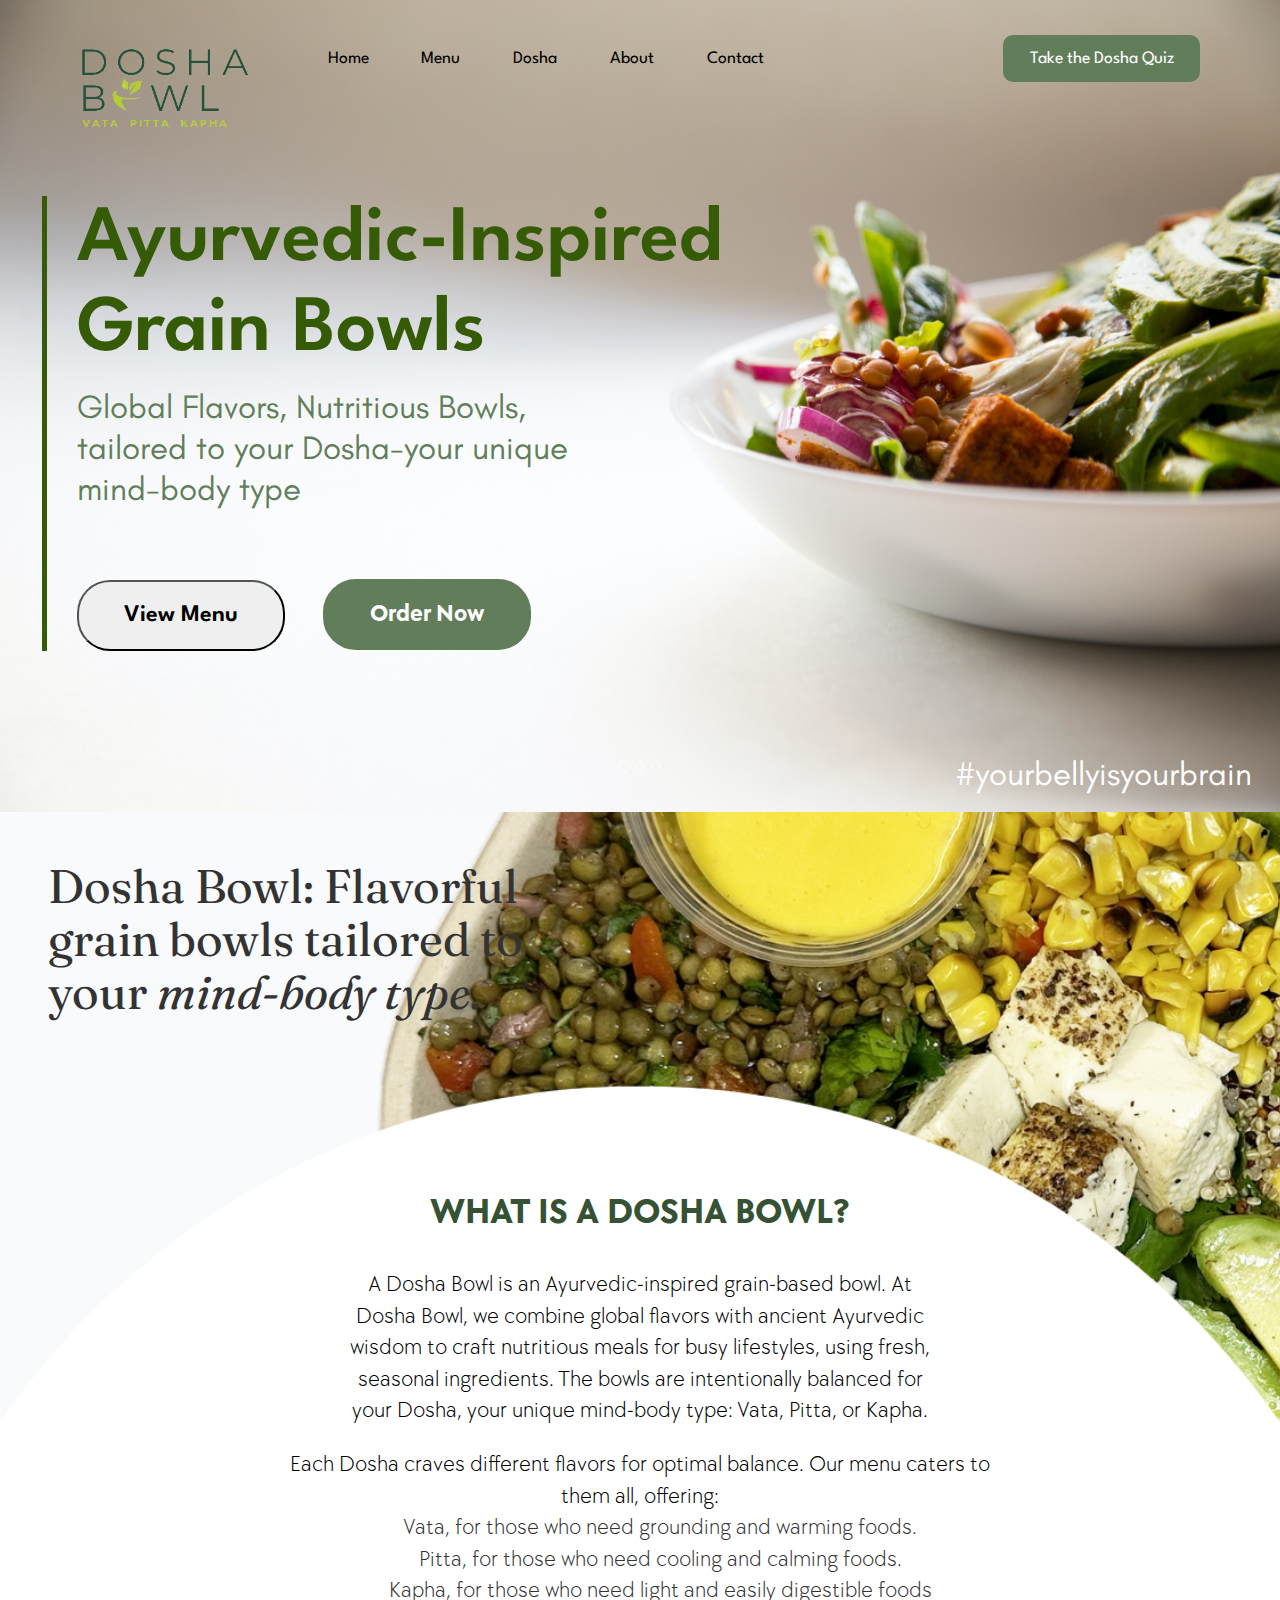
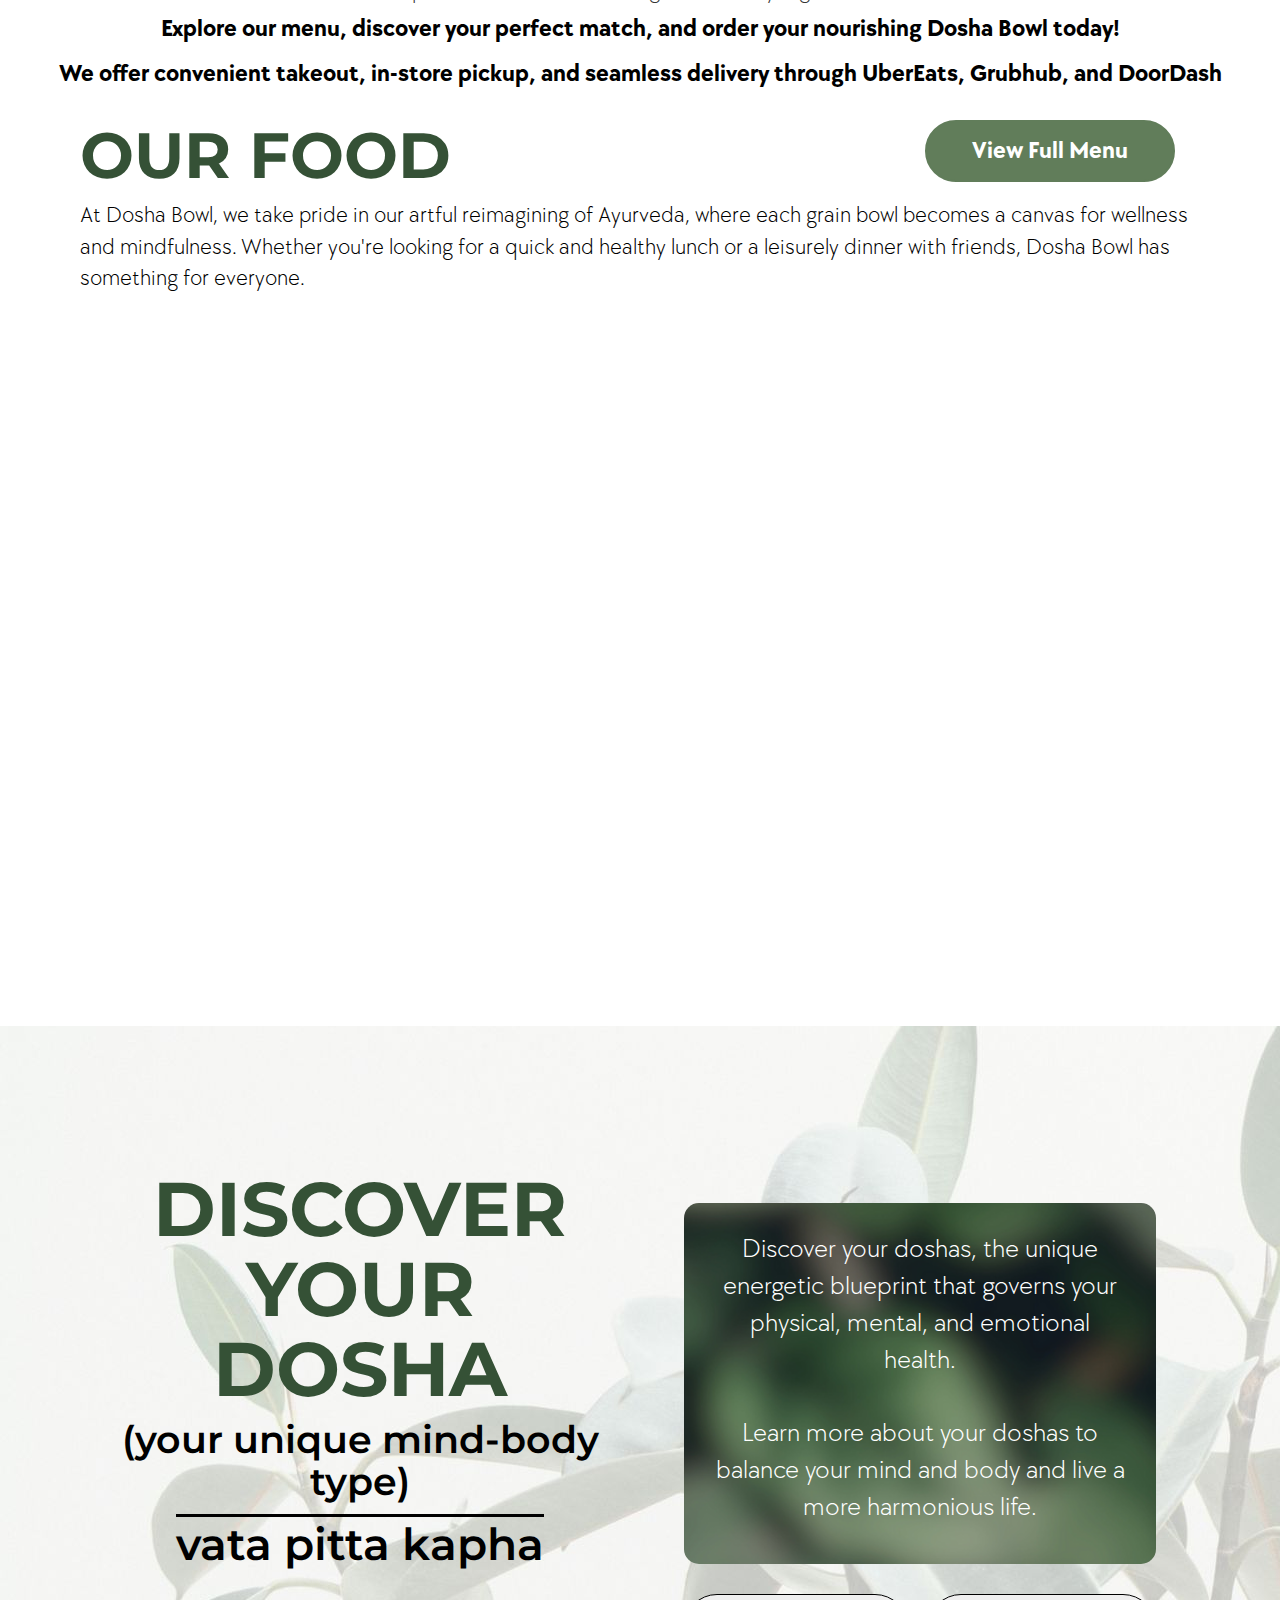
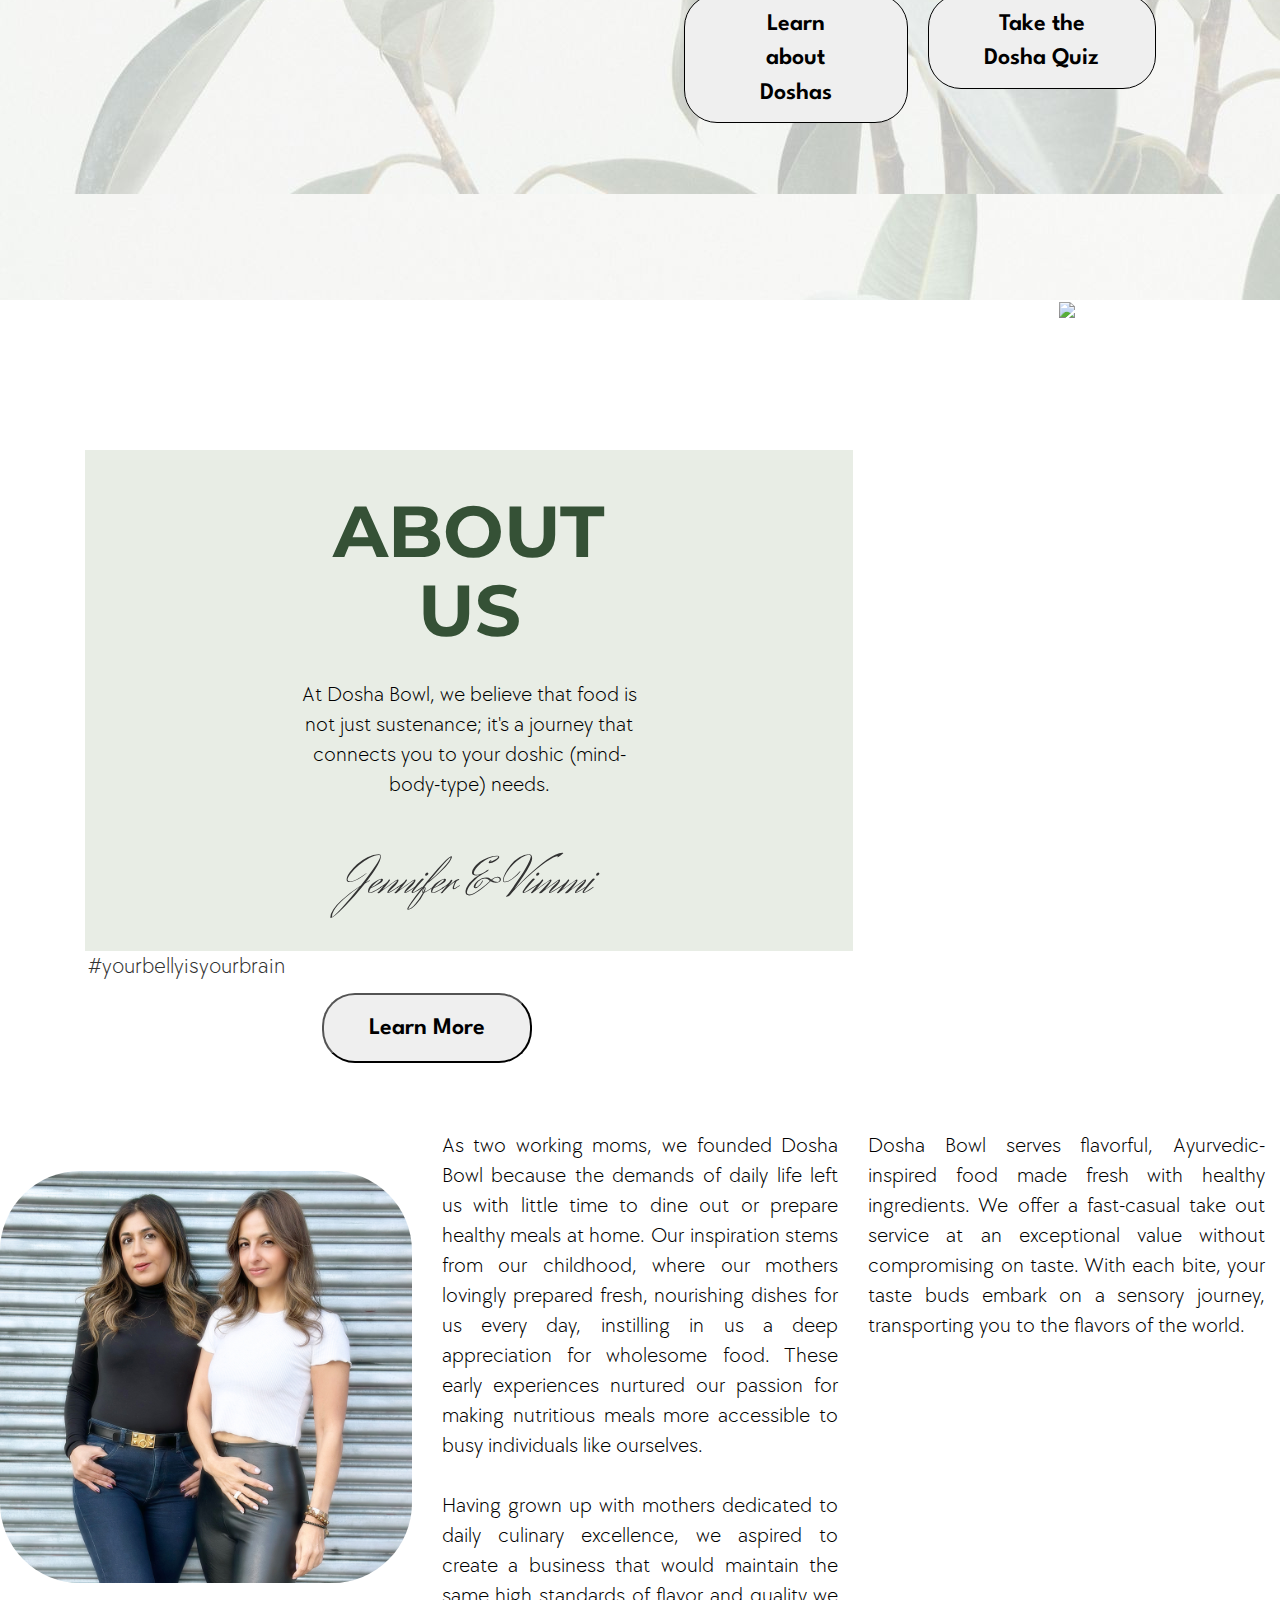
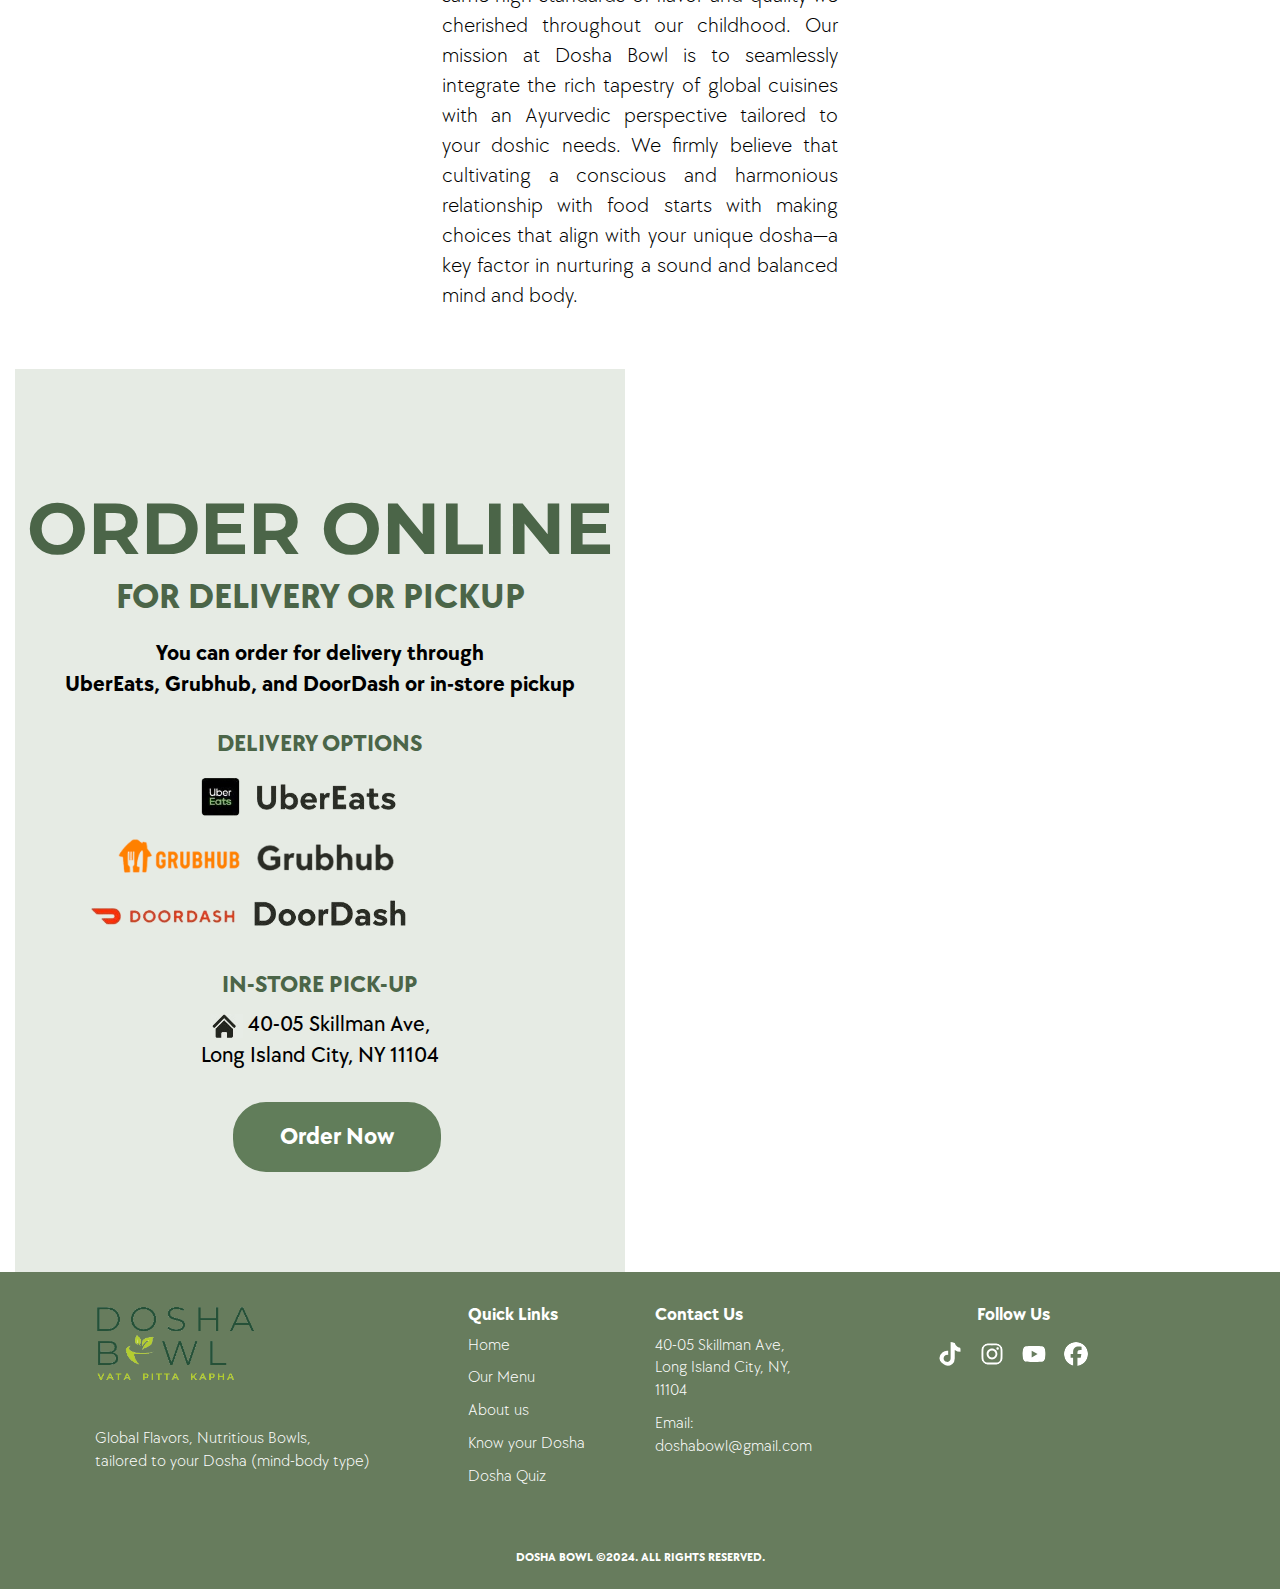
==== commit 8b13f7b1: "changes done" ====
--- a/index.html
+++ b/index.html
@@ -426,7 +426,9 @@
 			<p> UberEats, Grubhub, and DoorDash or in-store pickup</p>
 		</div>
 		<div class="delivery-option">
+
 			<h2>DELIVERY OPTIONS</h2>
+		<div class="web-option">
 			<div class="flex">
 				<a class="flex m-auto" href="https://www.ubereats.com/store/dosha-bowl-40-05-skillman-ave/DIu-n63tWHybHECW0KGxgA?diningMode=DELIVERY&pl=[base64]" target="_blank">
 
@@ -454,6 +456,7 @@
 			</div>
 				</a>
 			</div>
+		</div>
 			
 		
 		</div>
@@ -538,7 +541,7 @@
 			<div class="order">
 				<p>Dosha Bowl: Delivered or on-the-go!</p>
 
-			<h2>DELIVERY OPTIONS</h2>
+			<h2 class="delivery-options">DELIVERY OPTIONS</h2>
 			<!-- <div class="delivery-option">
 				<p>Place your order for Dosha Bowl now on:</p>
 				</div> -->
@@ -550,12 +553,12 @@
 					<table>
 						<tr>
 							<td class="text-right">				<a class=" m-auto" href="https://www.ubereats.com/store/dosha-bowl-40-05-skillman-ave/DIu-n63tWHybHECW0KGxgA?diningMode=DELIVERY&pl=[base64]" target="_blank">
-								<img class="uber" src="./images/uber-img.jpg" /></a></td>
+								<img class="uber" src="./images/social/uber-trans.png" /></a></td>
 						</tr>
 					
 						<tr>
 							<td class="text-right">				<a class=" m-auto" href="https://www.grubhub.com/restaurant/dosha-bowl-40-05-skillman-ave-sunnyside/7419944?proof=true" target="_blank">
-								<img class="grub" src="./images/social/grab.jpg" /></a></td>
+								<img class="grub" src="./images/social/grab-trans.png" /></a></td>
 							
 						</tr>
 					
--- a/css/style.css
+++ b/css/style.css
@@ -1930,6 +1930,9 @@
 	list-style: none;
 	font-family: 'TT';
 }
+.web-option{
+	margin-left: -141px;
+}
 .modalData{
 	position: absolute;
     top: 6px;
@@ -1951,6 +1954,7 @@
     text-align: center;
     font-family: 'TT';
     font-weight: 500;
+	padding: 0px 36px;
 }
 
 
@@ -1966,6 +1970,8 @@
 }
 .modalData .delivery-option{
 	margin-bottom: 10px;
+    margin-top: -9px;
+    margin-left: -37px;
 }
 .modalData table{
 	margin-left: 15px;
@@ -1976,7 +1982,7 @@
 	padding: 0px 20px;
 }
 .pickup{
-	margin: 22px 0px 4px 0px !important;
+	margin: 15px 0px 4px 0px !important;
 }
 .modalData .address{
 	line-height: 34px;
@@ -1985,7 +1991,6 @@
 	width: 300px;
 }
 .uber{
-   margin-left: 6px;
 }
 .grub{
 	
@@ -1994,12 +1999,26 @@
 	
 }
 @media screen and (max-width: 600px) {
+	.pickup{
+		margin: 25px 0px 4px 0px !important;
+	}
+	.modalData .delivery-option {
+		margin-bottom: 10px;
+		margin-top: -9px;
+		margin-left: -19px;
+	}
+	.delivery-options{
+		margin-top: 5px!important;
+	}
+	.web-option{
+		margin-left: 0px;
+	}
 	.modalData .delivery-option img{
 		width: 100%;
 	}
 	.img-desc {
 		font-size: 20px !important;
-		padding: 0px 0px;
+		padding: 0px 0px !important;
 	}
 	.modalData {
 		position: absolute;
@@ -2032,6 +2051,7 @@
 		font-family: 'TT';
 		font-weight: 500;
 		line-height: 28px;
+		padding: 0px;
 	}
 	.poster{
 		display: none;
